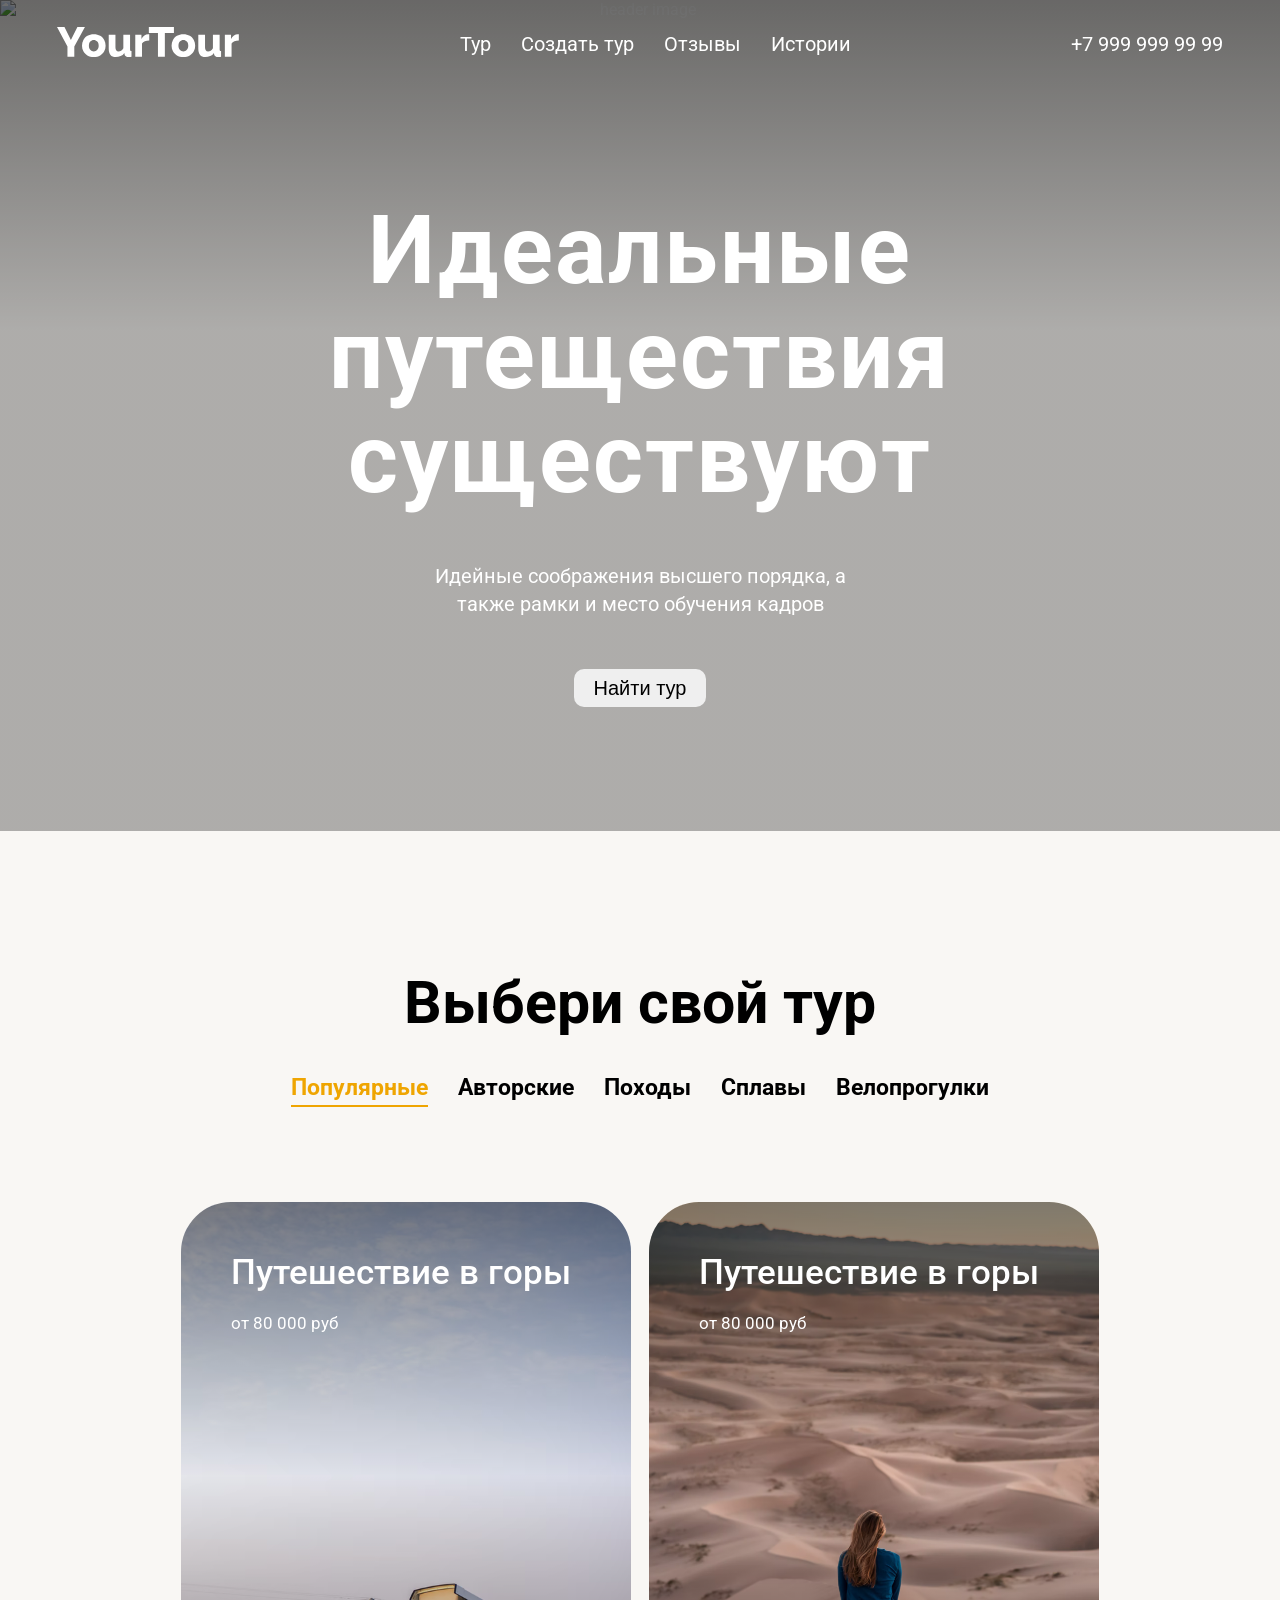
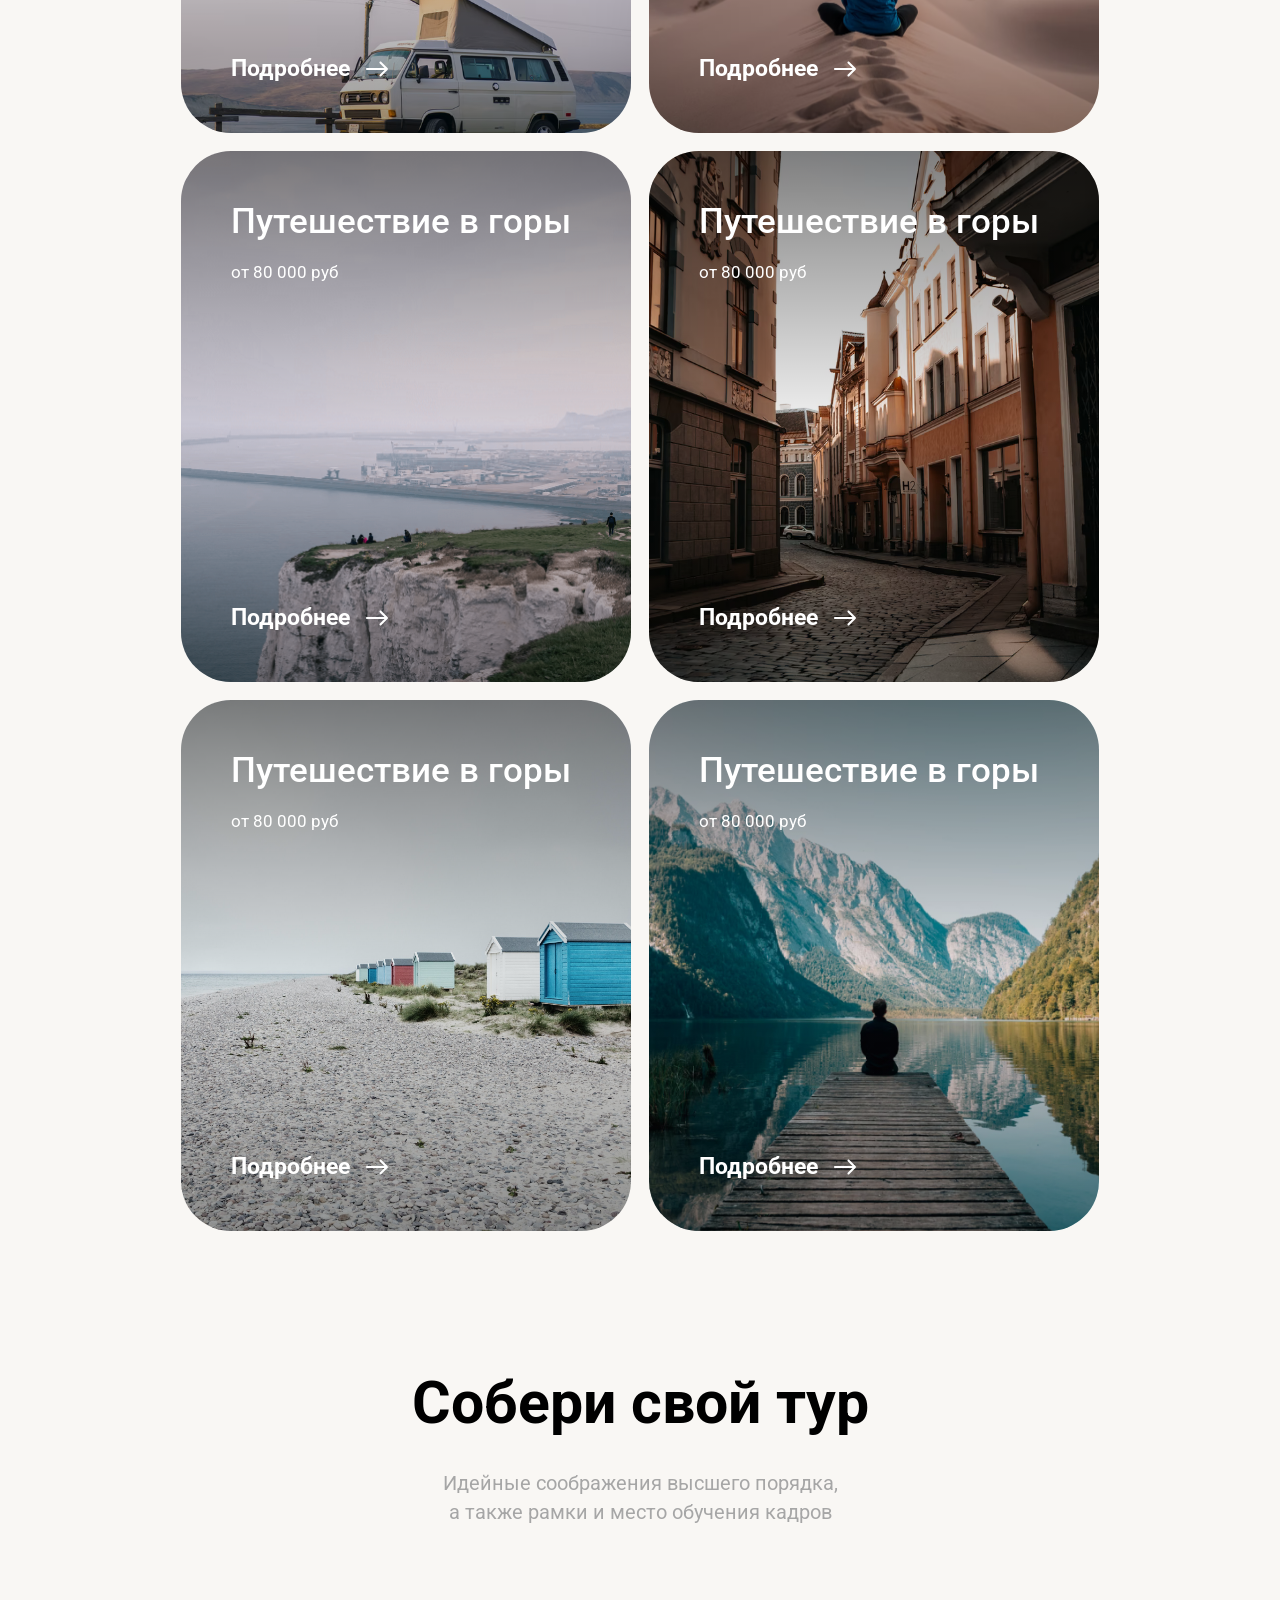
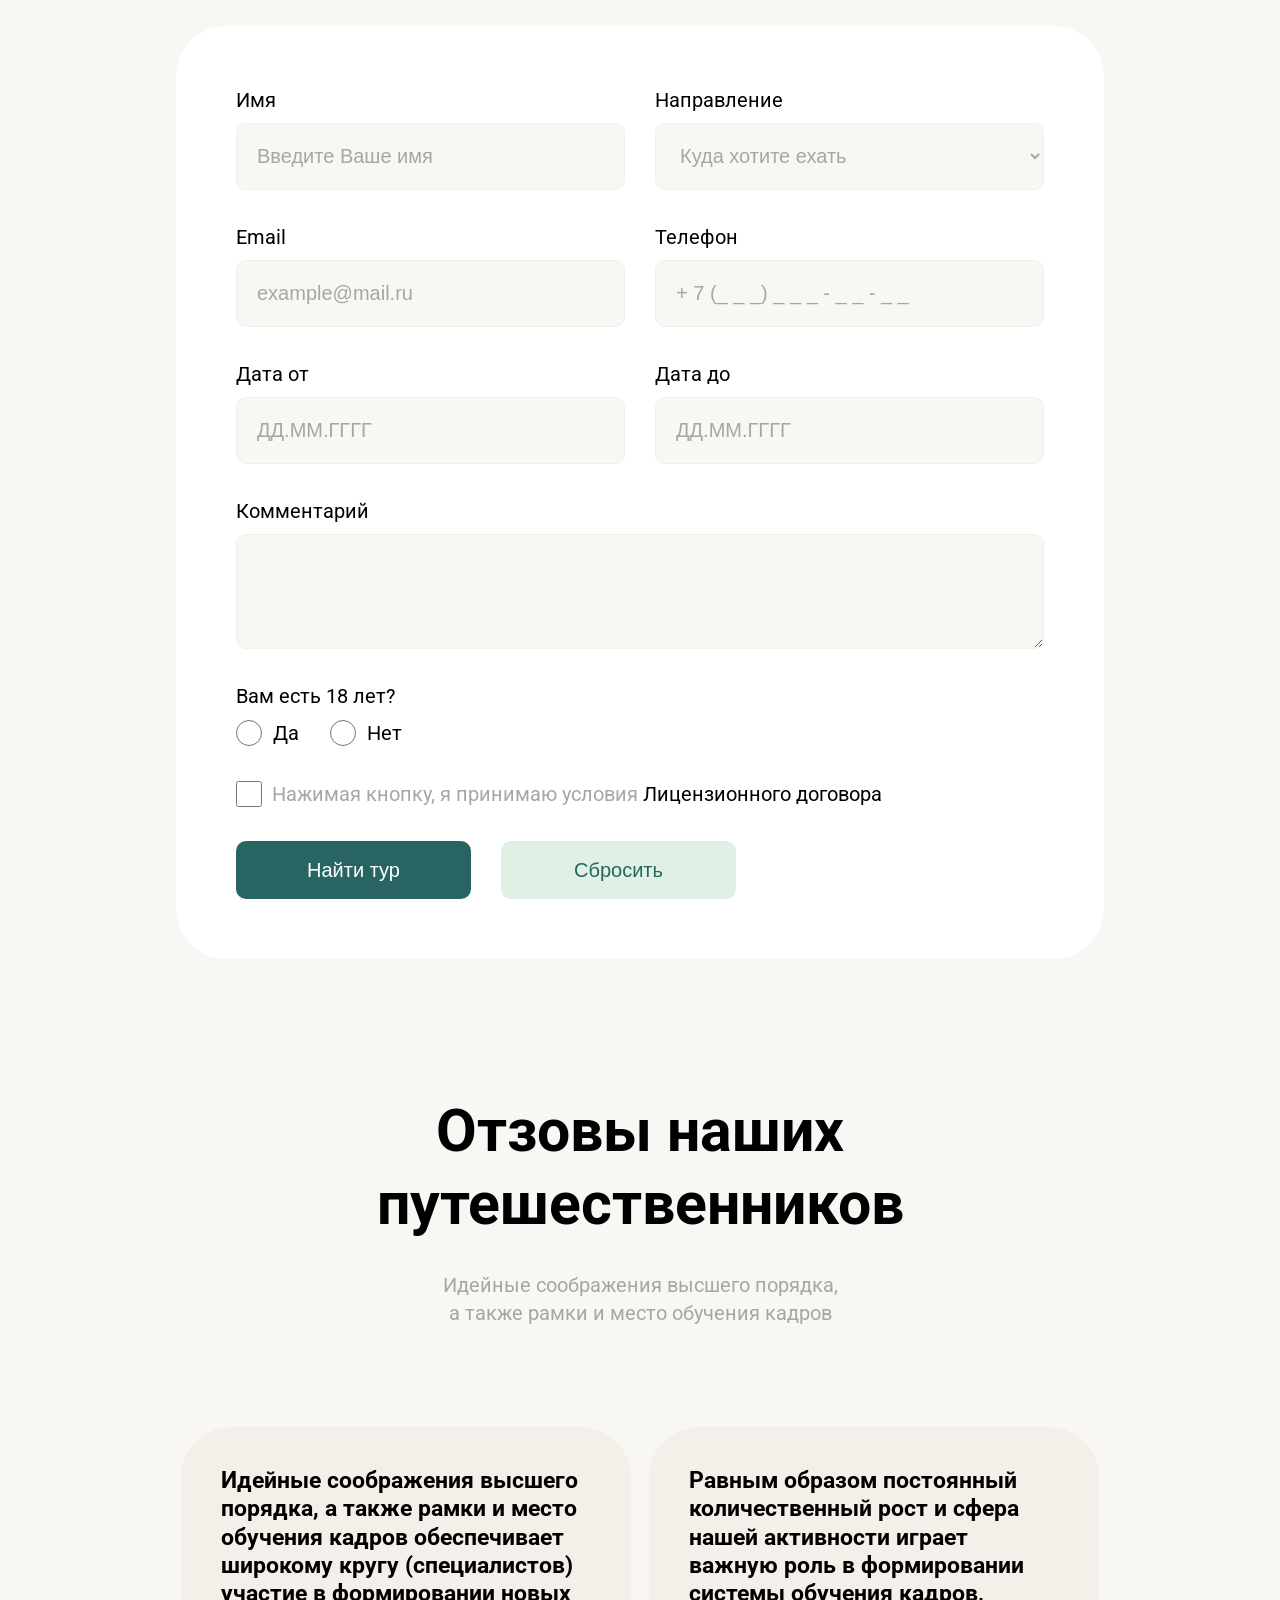
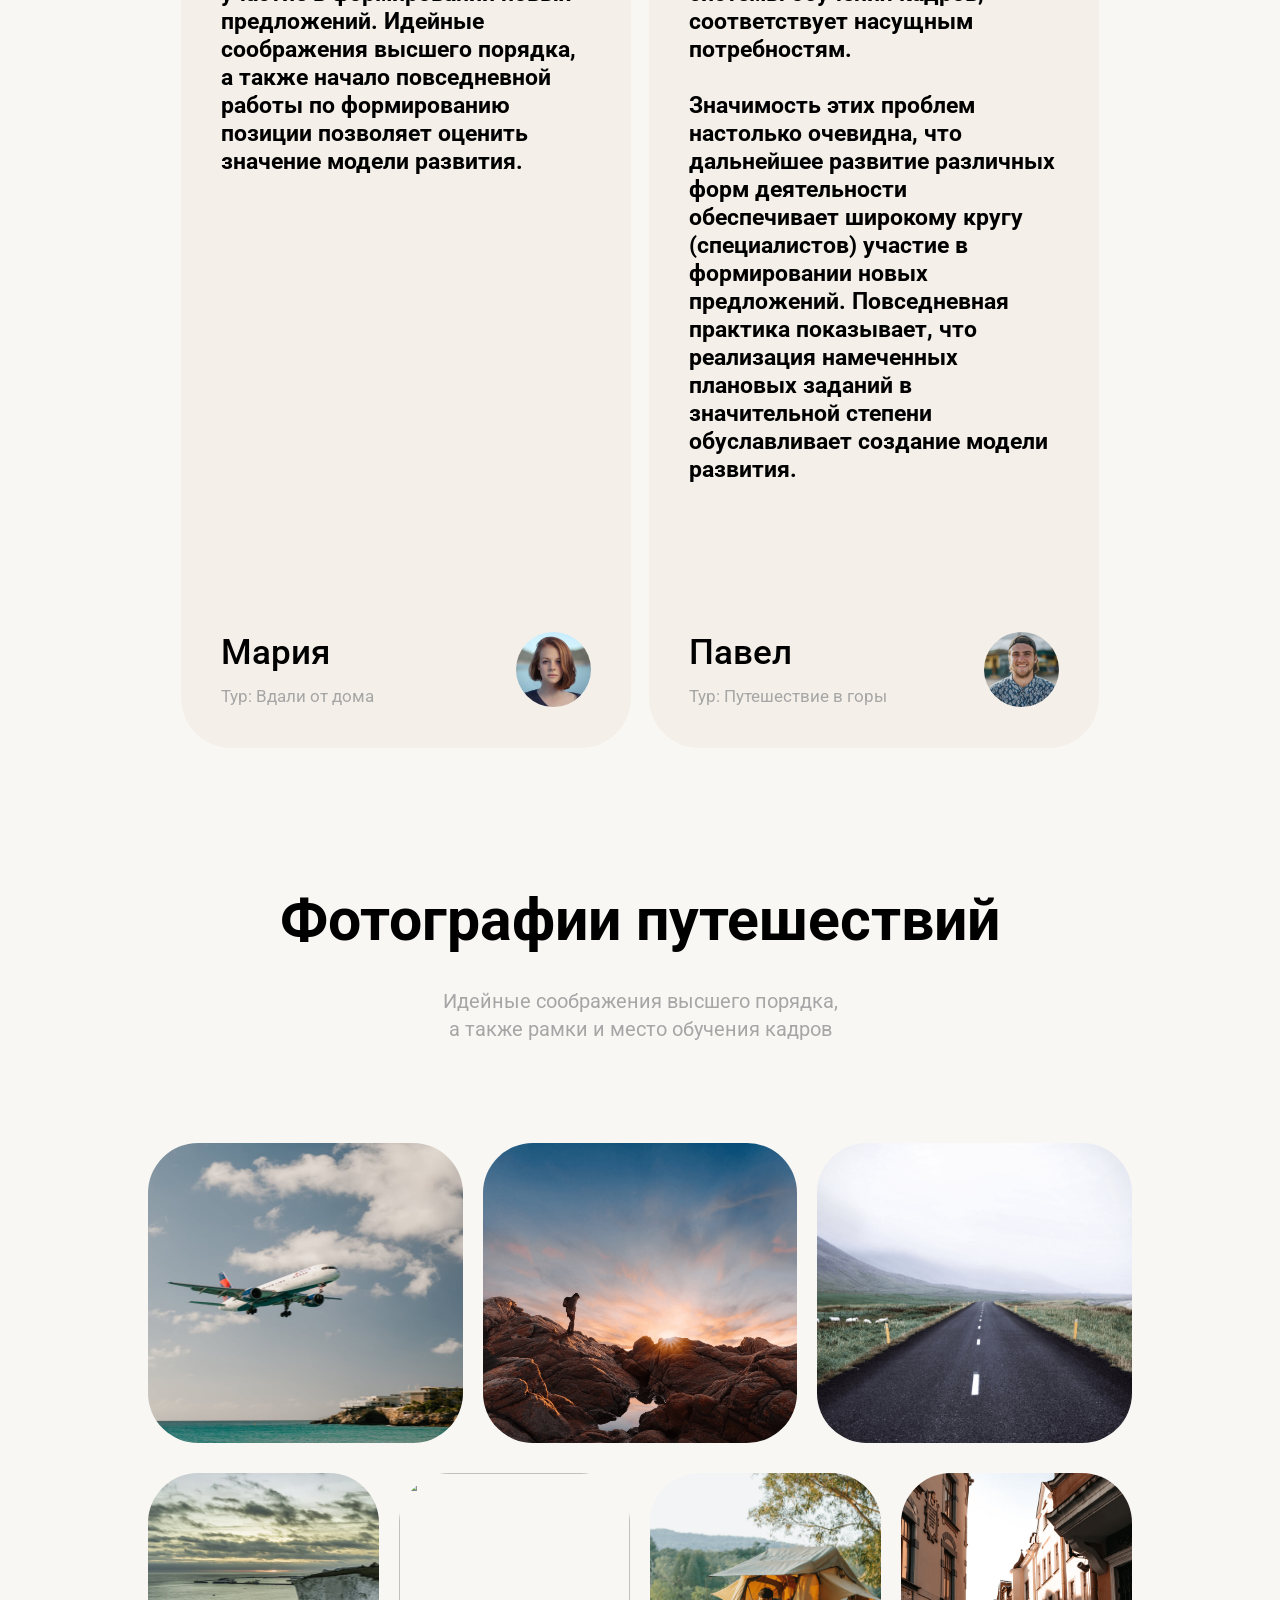
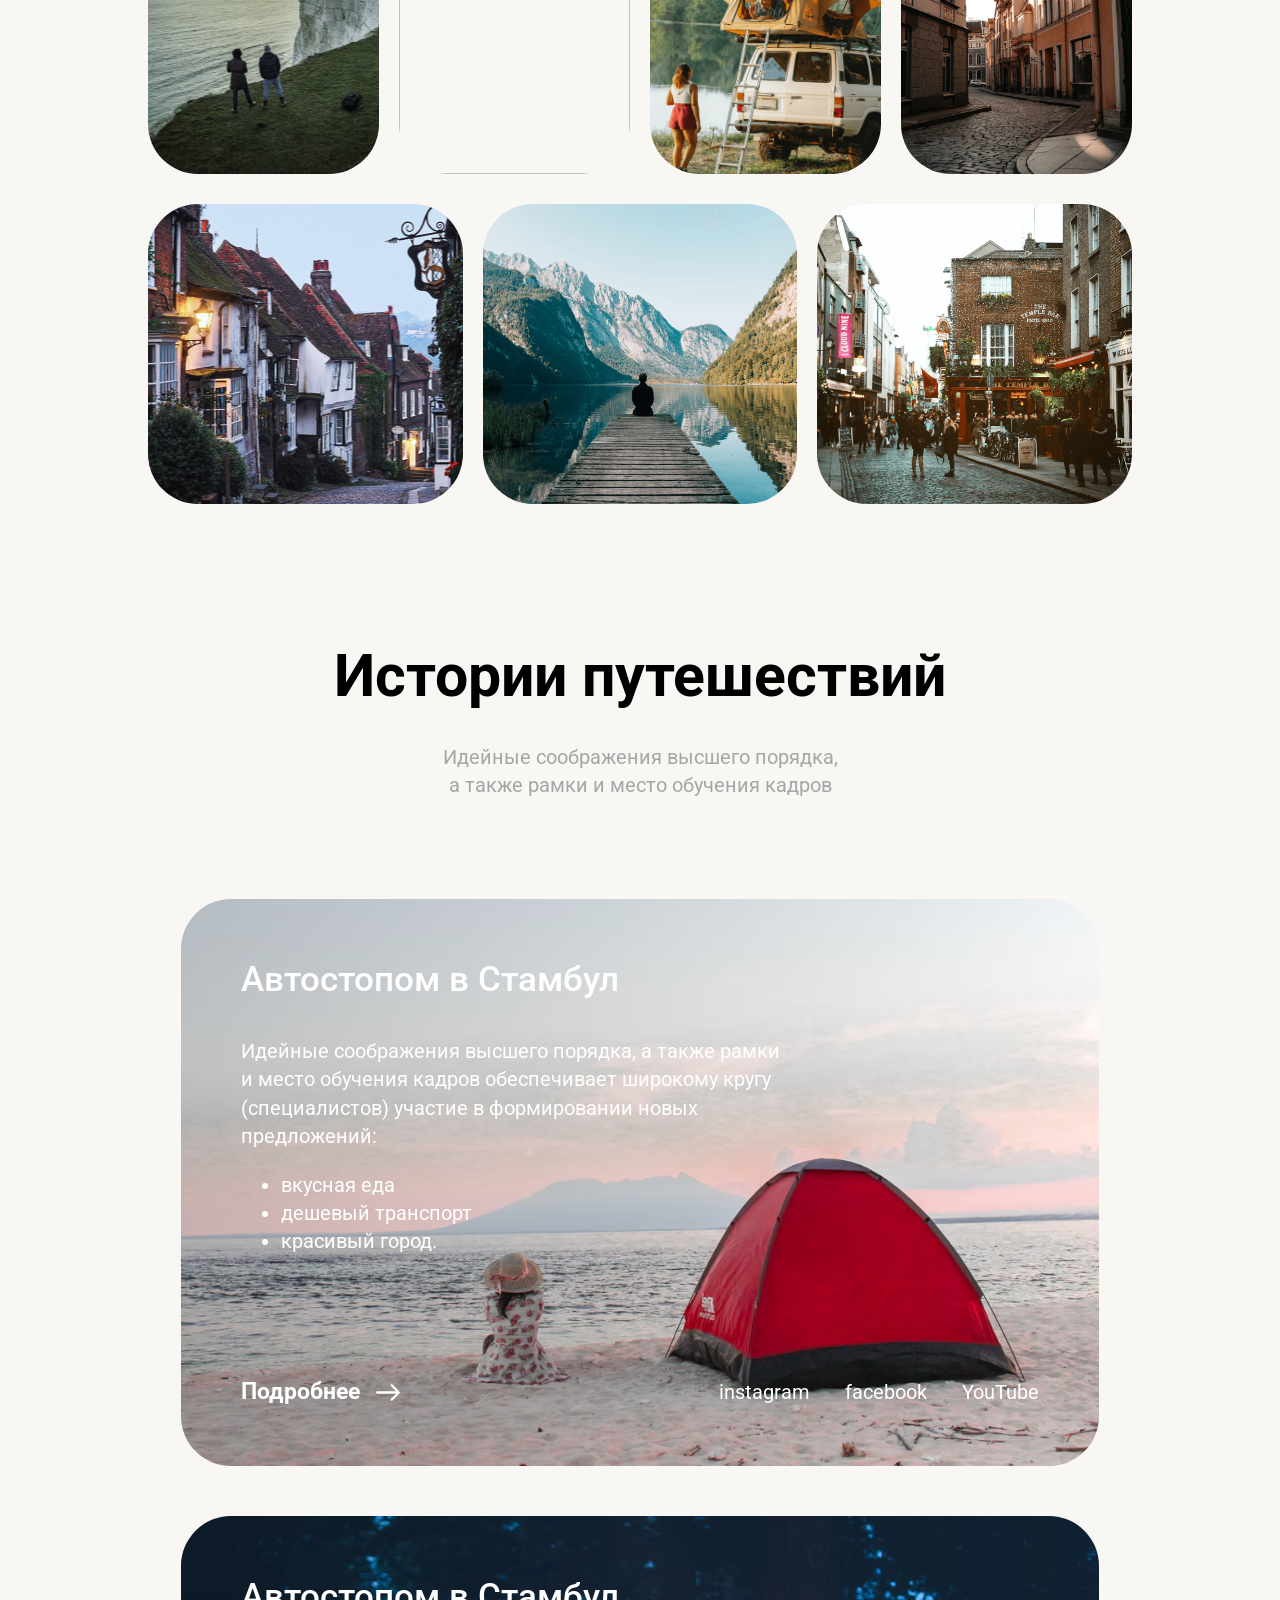
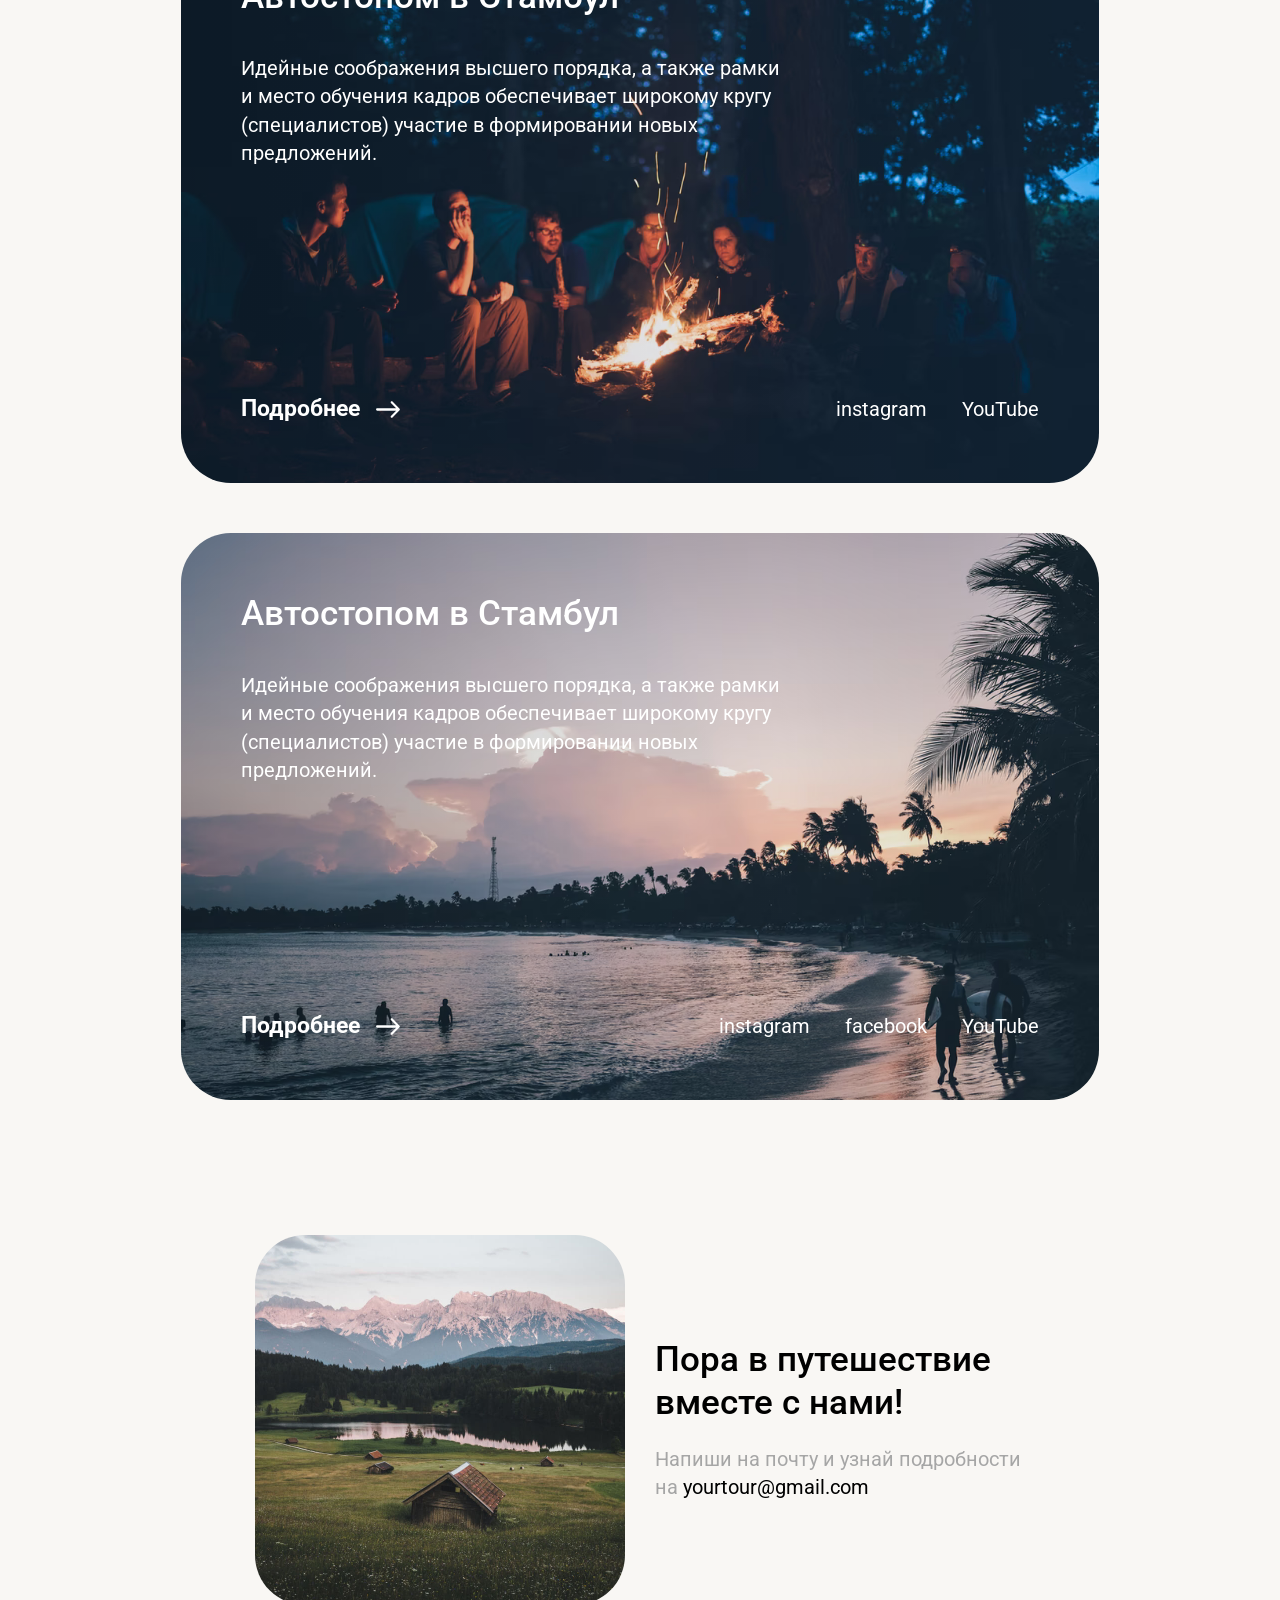
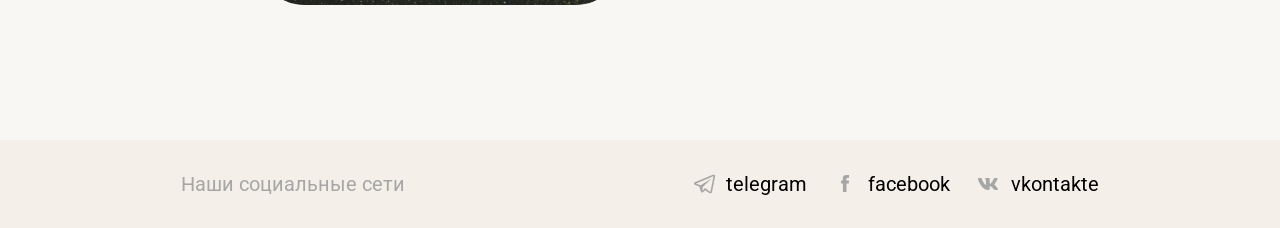
==== YourTour-Site.html @ cfd000e4 "Add files via upload" ====
<!DOCTYPE html>
<html lang="ru" style="overflow-y: hidden;">
<head>
    <meta charset="UTF-8">
    <meta name="viewport" content="width=device-width, initial-scale=1.0, user-scalable=no">

    <meta name="title" content="Твоё идеальное путешествие">
    <meta name="description" content="Выбери своё собственное идеальное путешествие и отправься в него вместе с нами!">
    <meta name="keywords" content="путешествие, идеальное путешествие, тур, автостопом">

    <link rel="icon" href="./resources-view/favicon32.png" type="image/png" sizes="32x32">
    <link rel="stylesheet" href="./resources-code/body.css">

    <link rel="preconnect" href="https://fonts.googleapis.com">
    <link rel="preconnect" href="https://fonts.gstatic.com" crossorigin>
    <link href="https://fonts.googleapis.com/css2?family=Roboto:ital,wght@0,100;0,300;0,400;0,500;0,700;0,900;1,100;1,300;1,400;1,500;1,700;1,900&display=swap" rel="stylesheet">

    <title>Твоё идеальное путешествие</title>
</head>

<body>
    <header>
        <div class="head img"> <img class="head_img" src="./resources-view/header-img.png" alt="header image"></div>
        <div class="head">
            <div class="head_menu">
                <div class="logo"><img class="logo" src="./resources-view/YourTour.svg" alt="site_logo"></div>
                <div class="head_menu_ref">
                    <p class="head-menu normal no_margin"><a class="head_menu" href="#tours">Тур</a></p>
                    <p class="head-menu normal no_margin"><a class="head_menu" href="#create-tur">Создать тур</a></p>
                    <p class="head-menu normal no_margin"><a class="head_menu" href="#feedbacks">Отзывы</a></p>
                    <p class="head-menu normal no_margin"><a class="head_menu" href="#histories">Истории</a></p>
                </div>
                <p class="head-menu normal no_margin">+7 999 999 99 99</p>
            </div>
            <div class="head_content">
                <h1 class="no_margin">Идеальные путеществия существуют</h1>
                <p class="normal no_margin">Идейные соображения высшего порядка, а также рамки и место обучения кадров</p>
                <button class="head_button" type="submit"><p class="normal no_margin">Найти тур</p></button>
            </div>
        </div>
    </header>

    <main>
        <div class="fixed_menu unvisible">
            <div class="logo"><img class="logo black" src="./resources-view/YourTour.svg" alt="site_logo"></div>
                <div class="head_menu_ref">
                    <p class="head-menu normal no_margin"><a class="head_menu" href="#tours">Тур</a></p>
                    <p class="head-menu normal no_margin"><a class="head_menu" href="#create-tur">Создать тур</a></p>
                    <p class="head-menu normal no_margin"><a class="head_menu" href="#feedbacks">Отзывы</a></p>
                    <p class="head-menu normal no_margin"><a class="head_menu" href="#histories">Истории</a></p>
                </div>
                <p class="head-menu normal no_margin">+7 999 999 99 99</p>
        </div>

        <section class="tours fixed" id="tours">
            <div class="description turs">
                <h2 class="description turs">Выбери свой тур</h2>
                <div class="tour_type_select">
                    <p class="tours big no_margin active">Популярные</p>
                    <p class="tours big no_margin">Авторские</p>
                    <p class="tours big no_margin">Походы</p>
                    <p class="tours big no_margin">Сплавы</p>
                    <p class="tours big no_margin">Велопрогулки</p>
                </div>
            </div>
            <div class="tours_cards">
                <div class="tour">
                    <div class="tour_photo"><img class="tour fixed" src="./resources-view/card tour photo-1.png" alt="tour photo"></div>
                    <div class="tour_card_content">
                        <div class="tour_description">
                            <h3 class="no_margin">Путешествие в горы</h3>
                            <p class="small no_margin">от 80 000 руб</p>
                        </div>
                        <div class="tour_footer">
                            <p class="big no_margin">Подробнее</p>
                            <img src="./resources-view/arrow bt.svg" alt="arrow" class="arrow">
                        </div>
                    </div>
                </div>
                <div class="tour">
                    <div class="tour_photo"><img class="tour" src="./resources-view/card tour photo-2.png" alt="tour photo"></div>
                    <div class="tour_card_content">
                        <div class="tour_description">
                            <h3 class="no_margin">Путешествие в горы</h3>
                            <p class="small no_margin">от 80 000 руб</p>
                        </div>
                        <div class="tour_footer">
                            <p class="big no_margin">Подробнее</p>
                            <img src="./resources-view/arrow bt.svg" alt="arrow" class="arrow">
                        </div>
                    </div>
                </div>
                <div class="tour">
                    <div class="tour_photo"><img class="tour" src="./resources-view/card tour photo-3.png" alt="tour photo"></div>
                    <div class="tour_card_content">
                        <div class="tour_description">
                            <h3 class="no_margin">Путешествие в горы</h3>
                            <p class="small no_margin">от 80 000 руб</p>
                        </div>
                        <div class="tour_footer">
                            <p class="big no_margin">Подробнее</p>
                            <img src="./resources-view/arrow bt.svg" alt="arrow" class="arrow">
                        </div>
                    </div>
                </div>
                <div class="tour">
                    <div class="tour_photo"><img class="tour fixed" src="./resources-view/card tour photo-4.png" alt="tour photo"></div>
                    <div class="tour_card_content">
                        <div class="tour_description">
                            <h3 class="no_margin">Путешествие в горы</h3>
                            <p class="small no_margin">от 80 000 руб</p>
                        </div>
                        <div class="tour_footer">
                            <p class="big no_margin">Подробнее</p>
                            <img src="./resources-view/arrow bt.svg" alt="arrow" class="arrow">
                        </div>
                    </div>
                </div>
                <div class="tour">
                    <div class="tour_photo"><img class="tour" src="./resources-view/card tour photo-5.jfif" alt="tour photo"></div>
                    <div class="tour_card_content">
                        <div class="tour_description">
                            <h3 class="no_margin">Путешествие в горы</h3>
                            <p class="small no_margin">от 80 000 руб</p>
                        </div>
                        <div class="tour_footer">
                            <p class="big no_margin">Подробнее</p>
                            <img src="./resources-view/arrow bt.svg" alt="arrow" class="arrow">
                        </div>
                    </div>
                </div>
                <div class="tour">
                    <div class="tour_photo"><img class="tour" src="./resources-view/card tour photo-6.jpg" alt="tour photo"></div>
                    <div class="tour_card_content">
                        <div class="tour_description">
                            <h3 class="no_margin">Путешествие в горы</h3>
                            <p class="small no_margin">от 80 000 руб</p>
                        </div>
                        <div class="tour_footer">
                            <p class="big no_margin">Подробнее</p>
                            <img src="./resources-view/arrow bt.svg" alt="arrow" class="arrow">
                        </div>
                    </div>
                </div>
            </div>
        </section>
        <section class="create-tour" id="create-tour">
            <div class="description">
                <h2 class="description">Собери свой тур</h2>
                <p class="description normal">Идейные соображения высшего порядка,
                    а также рамки и место обучения кадров</p>
            </div>
            <form class="size_1920">
                <div class="fields_group">
                    <div class="field name">
                        <p class="normal no_margin">Имя</p>
                        <input type="text" name="name" placeholder="Введите Ваше имя">
                    </div>
                    <div class="field direction">
                        <p class="normal no_margin">Направление</p>
                        <select class="gray" name="direction" size="1">
                            <option value="0" selected hidden>Куда хотите ехать</option>
                            <option value="1">Тур: Путешествие в горы</option>
                            <option value="2">Тур: Вдали от дома</option>
                            <option value="3">Тур: Автостопом в Стамбул</option>
                        </select>
                    </div>
                </div>
                <div class="fields_group">
                    <div class="field email">
                        <p class="normal no_margin">Email</p>
                        <input type="email" name="email" placeholder="example@mail.ru">
                    </div>
                    <div class="field phone">
                        <p class="normal no_margin">Телефон</p>
                        <input type="tel" name="phone" placeholder="+ 7 (_ _ _) _ _ _ - _ _ - _ _">
                    </div>
                </div>
                <div class="fields_group">
                    <div class="field date">
                        <p class="normal no_margin">Дата от</p>
                        <input type="text" name="date from" placeholder="ДД.ММ.ГГГГ">
                    </div>
                    <div class="field date">
                        <p class="normal no_margin">Дата до</p>
                        <input type="text" name="date to" placeholder="ДД.ММ.ГГГГ">
                    </div>
                </div>
                <div class="field comment">
                    <p class="normal no_margin">Комментарий</p>
                    <textarea name="comment"></textarea>
                </div>
                <div class="field age">
                    <p class="normal no_margin">Вам есть 18 лет?</p>
                    <div class="radio">
                        <label><input type="radio" name="age"><p class="normal no_margin">Да</p></label>
                        <label><input type="radio" name="age"><p class="normal no_margin">Нет</p></label>
                    </div>
                </div>
                <div class="licens"><input type="checkbox" name="licens"> <p class="normal no_margin gray">   Нажимая кнопку, я принимаю условия <span class="licens">Лицензионного договора</span></p></div>
                <div class="buttons">
                    <button class="submit" type="submit">Найти тур</button>
                    <button class="reset" type="reset">Сбросить</button>
                </div>
            </form>
        </section>
        <section class="feedbacks " id="feedbacks">
            <div class="description">
                <h2 class="description">Отзовы наших путешественников</h2>
                <p class="description normal">Идейные соображения высшего порядка,
                    а также рамки и место обучения кадров</p>
            </div>
            <div class="feedbacks">
                <article class="feedbacks_feedback">
                    <p class="big feedbacks_feedback_text">Идейные соображения высшего порядка, а также рамки и место обучения кадров обеспечивает широкому кругу (специалистов) участие в формировании новых предложений. Идейные соображения высшего порядка, а также начало повседневной работы по формированию позиции позволяет оценить значение модели развития.</p>
                    <div class="feedbacks_feedback_feedbacker">
                        <div class="feedbacks_feedback_feedbacker_info">
                            <h3 class="feedbacks_feedback_feedbacker_info_name">Мария</h3>
                            <p class="small feedbacks_feedback_feedbacker_info_tour">Тур: Вдали от дома</p>
                        </div>
                        <img class="feedbacks_feedback_feedbacker_photo" src="resources-view/review-photo-1.jpg" width="75" height="75" alt="Фото" style="border-radius: 100px;">
                    </div>
                </article>
                <article class="feedbacks_feedback">
                    <p class="big feedbacks_feedback_text">Равным образом постоянный количественный рост и сфера нашей активности играет важную роль в формировании системы обучения кадров, соответствует насущным потребностям.

                        <br><br>Значимость этих проблем настолько очевидна, что дальнейшее развитие различных форм деятельности обеспечивает широкому кругу (специалистов) участие в формировании новых предложений. Повседневная практика показывает, что реализация намеченных плановых заданий в значительной степени обуславливает создание модели развития.</p>
                    <div class="feedbacks_feedback_feedbacker">
                        <div class="feedbacks_feedback_feedbacker_info">
                            <h3 class="feedbacks_feedback_feedbacker_info_name">Павел</h3>
                            <p class="small feedbacks_feedback_feedbacker_info_tour">Тур: Путешествие в горы</p>
                        </div>
                        <img class="feedbacks_feedbacker-photo" src="resources-view/review photo-2.jpg" width="75" height="75" alt="Фото" style="border-radius: 100px;">
                    </div>
                </article>
            </div>
        </section>
        <section class="photos" id="photos">
            <div class="description">
                <h2 class="description" style="max-width: none;">Фотографии путешествий</h2>
                <p class="normal description">Идейные соображения высшего порядка,
                    а также рамки и место обучения кадров</p>
            </div>
            <div class="photos">
                <div class="photos_line I">
                    <div class="photos_photo"><img class="photos_photo" src="./resources-view/travel photo-1.jpg"></div>
                    <div class="photos_photo on_fhd"><img class="photos_photo" src="./resources-view/travel photo-2.jpg"></div>
                    <div class="photos_photo on_1024"><img class="photos_photo fixed" src="./resources-view/travel photo-3.png"></div>
                    <div class="photos_photo"><img class="photos_photo" src="./resources-view/travel photo-4.png"></div>
                </div>
                <div class="photos_line II">
                    <div class="photos_photo narrow"><img class="photos_photo narrow" src="./resources-view/travel photo-5.jpg"></div>
                    <div class="photos_photo narrow on_1024"><img class="photos_photo narrow" src="./resources-view/travel photo-6.png"></div>
                    <div class="photos_photo narrow on_fhd"><img class="photos_photo narrow" src="./resources-view/travel photo-7.jpg"></div>
                    <div class="photos_photo narrow"><img class="photos_photo narrow fixed" src="./resources-view/travel photo-8.png"></div>
                    <div class="photos_photo narrow"><img class="photos_photo narrow fixed" src="./resources-view/travel photo-13.png"></div>
                </div>
                <div class="photos_line III">
                    <div class="photos_photo"><img class="photos_photo move_on_mobile" src="./resources-view/travel photo-9.jpg"></div>
                    <div class="photos_photo"><img class="photos_photo" src="./resources-view/travel photo-10.png"></div>
                    <div class="photos_photo on_1024"><img class="photos_photo" src="./resources-view/travel photo-11.png"></div>
                    <div class="photos_photo on_fhd"><img class="photos_photo" src="./resources-view/travel photo-12.jpg"></div>
                </div>
            </div>
        </section>
        <section class="histories" id="histories">
            <div class="description">
                <h2 class="description histories">Истории путешествий</h2>
                <p class="normal description">Идейные соображения высшего порядка,
                    а также рамки и место обучения кадров</p>
            </div>
            <div class="histories">
                <div class="history one">
                    <div class="history_image"><img src="./resources-view/story photo 1.png" alt="Story photo 1" class="story rotated uped"></div>
                    <div class="history_description">
                        <h3 class="history_description">Автостопом в Стамбул</h3>
                        <p class="normal history_description">Идейные соображения высшего порядка, а также рамки и место обучения кадров обеспечивает широкому кругу (специалистов) участие в формировании новых предложений:

                            <ul class="history_description">
                                <li>вкусная еда</li>
                                <li>дешевый транспорт</li>
                                <li>красивый город.</li>
                            </ul>
                        </p>
                    </div>
                    <div class="history_footer">
                        <div class="history_footer_more">
                            <p class="big no_margin">Подробнее</p>
                            <img src="./resources-view/arrow bt.svg" alt="arrow" class="arrow">
                        </div>
                        <div class="history_footer_social">
                            <p class="normal no_margin social">instagram</p>
                            <p class="normal no_margin social">facebook</p>
                            <p class="normal no_margin social">YouTube</p>
                        </div>
                    </div>
                </div>
                <div class="history two">
                    <div class="history_image"><img src="./resources-view/story photo 2.png" alt="Story photo 2" class="story"></div>
                    <div class="history_description">
                        <h3 class="history_description">Автостопом в Стамбул</h3>
                        <p class="normal history_description">Идейные соображения высшего порядка, а также рамки и место обучения кадров обеспечивает широкому кругу (специалистов) участие в формировании новых предложений.
                        </p>
                    </div>
                    <div class="history_footer">
                        <div class="history_footer_more">
                            <p class="big no_margin">Подробнее</p>
                            <img src="./resources-view/arrow bt.svg" alt="arrow" class="arrow">
                        </div>
                        <div class="history_footer_social">
                            <p class="normal no_margin social">instagram</p>
                            <p class="normal no_margin social">YouTube</p>
                        </div>
                    </div>
                </div>
                <div class="history three">
                    <div class="history_image"><img src="./resources-view/story photo 3.png" alt="Story photo 3" class="story rotated"></div>
                    <div class="history_description">
                        <h3 class="history_description">Автостопом в Стамбул</h3>
                        <p class="normal history_description">Идейные соображения высшего порядка, а также рамки и место обучения кадров обеспечивает широкому кругу (специалистов) участие в формировании новых предложений.
                        </p>
                    </div>
                    <div class="history_footer">
                        <div class="history_footer_more">
                            <p class="big no_margin">Подробнее</p>
                            <img src="./resources-view/arrow bt.svg" alt="arrow" class="arrow">
                        </div>
                        <div class="history_footer_social">
                            <p class="normal no_margin social">instagram</p>
                            <p class="normal no_margin social">facebook</p>
                            <p class="normal no_margin social">YouTube</p>
                        </div>
                    </div>
                </div>
            </div>
        </section>
        <section class="CTA">
            <div class="CTA">
                <div class="CTA_photo">
                    <img src="./resources-view/footer photo.jpg" alt="Изображение" class="CTA_photo">
                </div>
                <div class="CTA_description">
                    <h3 class="CTA_description">Пора в путешествие вместе с нами!</h3>
                    <p class="normal gray no_margin">Напиши на почту и узнай подробности на <span class="CTA email">yourtour@gmail.com</span></p>
                </div>
            </div>
        </section>
    </main>

    <footer>
        <div class="footer size_1920">
            <div class="footer_content">
                <p class="normal gray no_margin">Наши социальные сети</p>
            </div>
            <div class="footer_content social">
                <div>
                    <img src="./resources-view/Vector.svg" alt="telegram" class="telegram">
                    <p class="normal no_margin"><span>telegram</span></p>
                </div>
                <div>
                    <img src="./resources-view/fb.svg" alt="facebook" class="facebook">
                    <p class="normal no_margin"><span>facebook</span></p>
                </div>
                <div>
                    <img src="./resources-view/vk.svg" alt="vk" class="vk">
                    <p class="normal no_margin"><span>vkontakte</span></p>
                </div>
            
            </div>
        </div>
        <script src="./resources-code/script.js"></script>
    </footer>
</body>
</html>
---- resources-code/body.css ----
@import "./main/main.css";
@import "./footer/footer.css";
@import "./header/header.css";

body{
    font-family:"Roboto", "Arial", sans-serif;
    font-size:medium;
    color:black;
    background-color: #F9F7F4;

    display: flex;
    flex-direction: column;
    gap: 135px;
    margin:0;
}

body.mobile{
    gap:75px;
}

.undisplay{
    display: none;
}
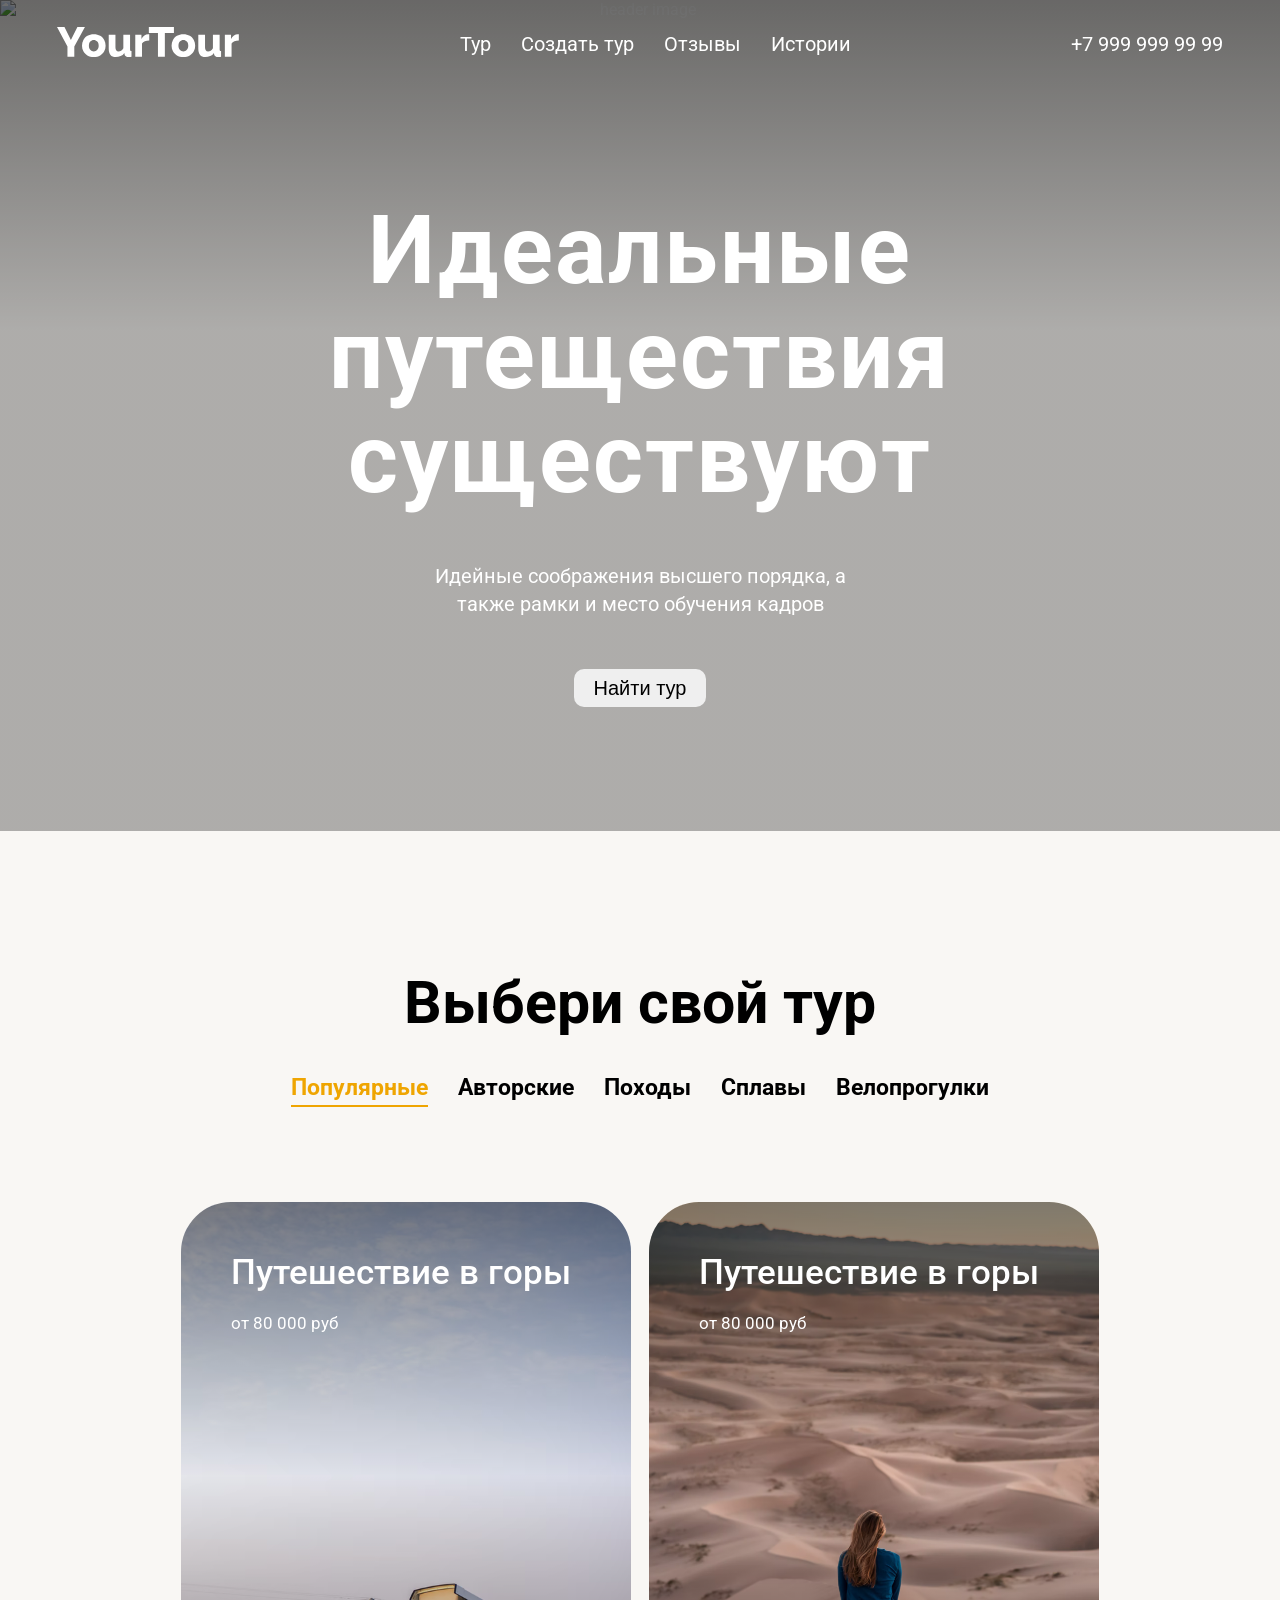
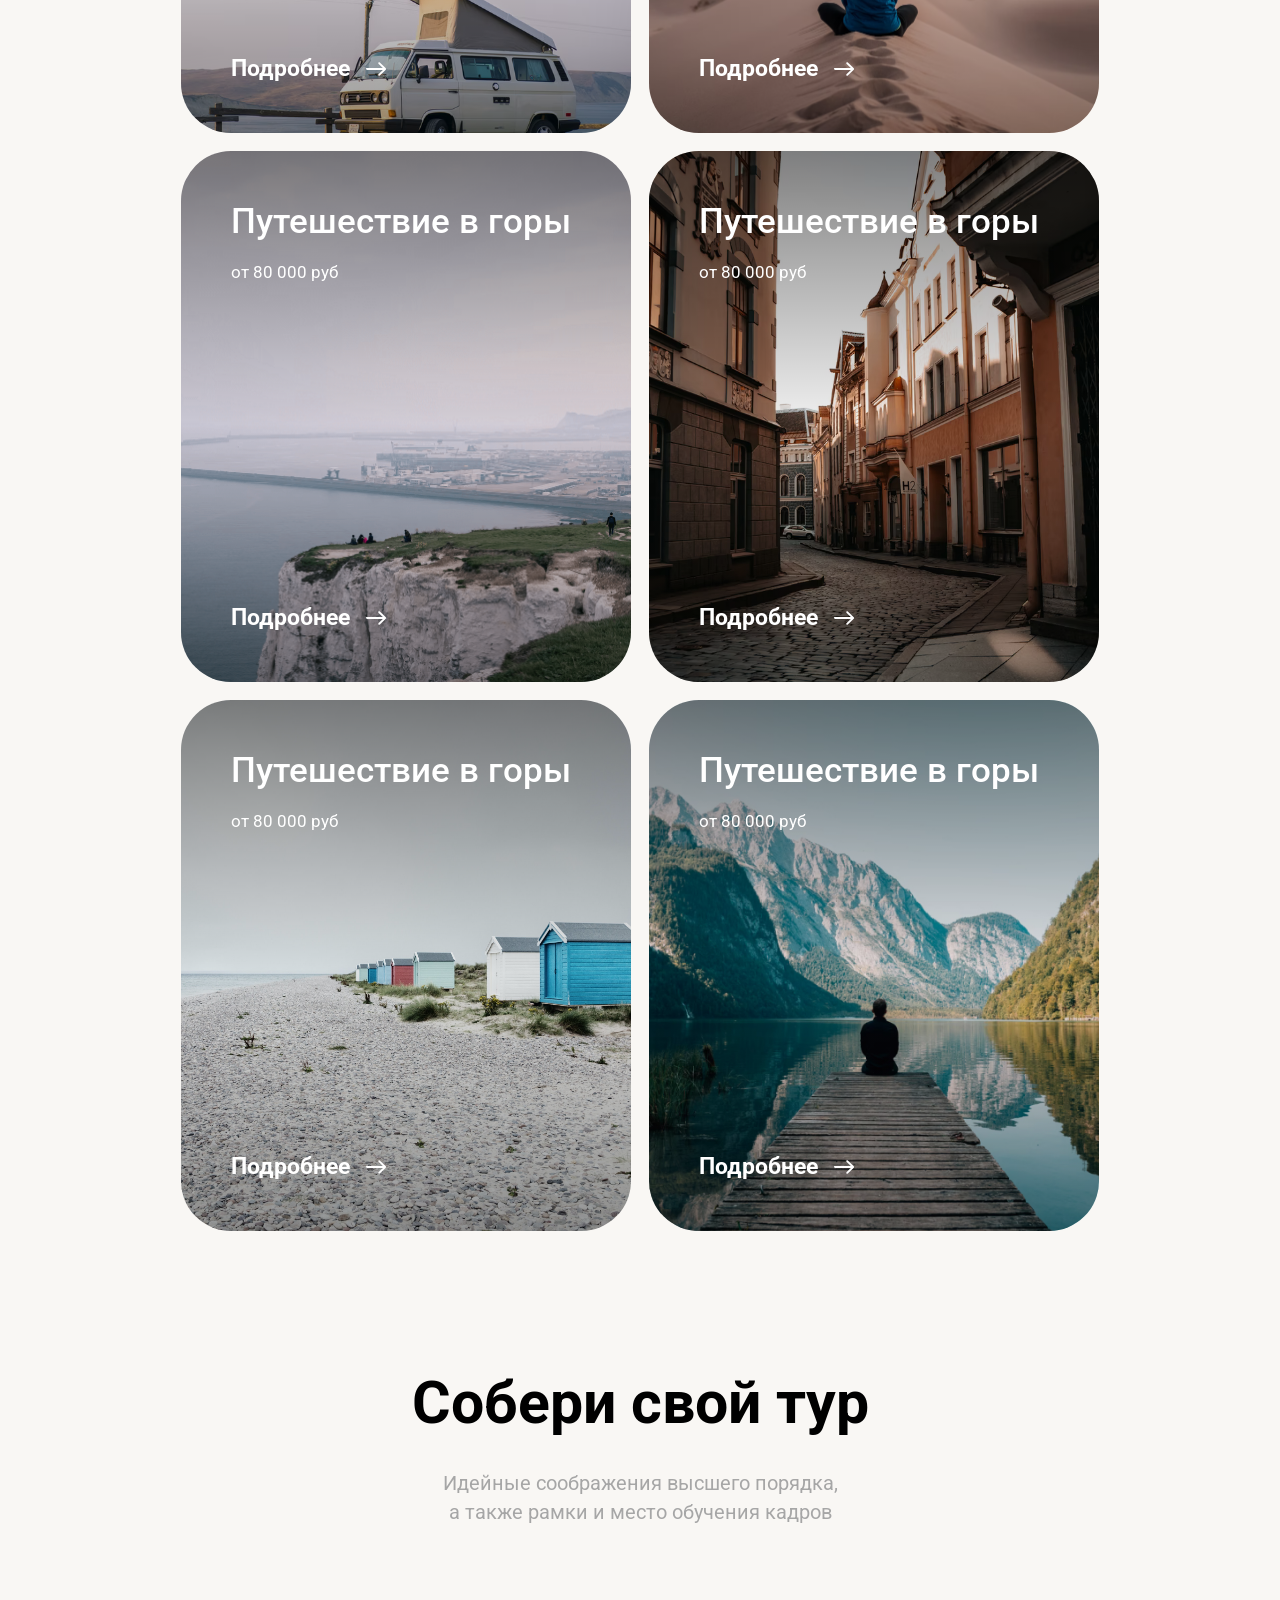
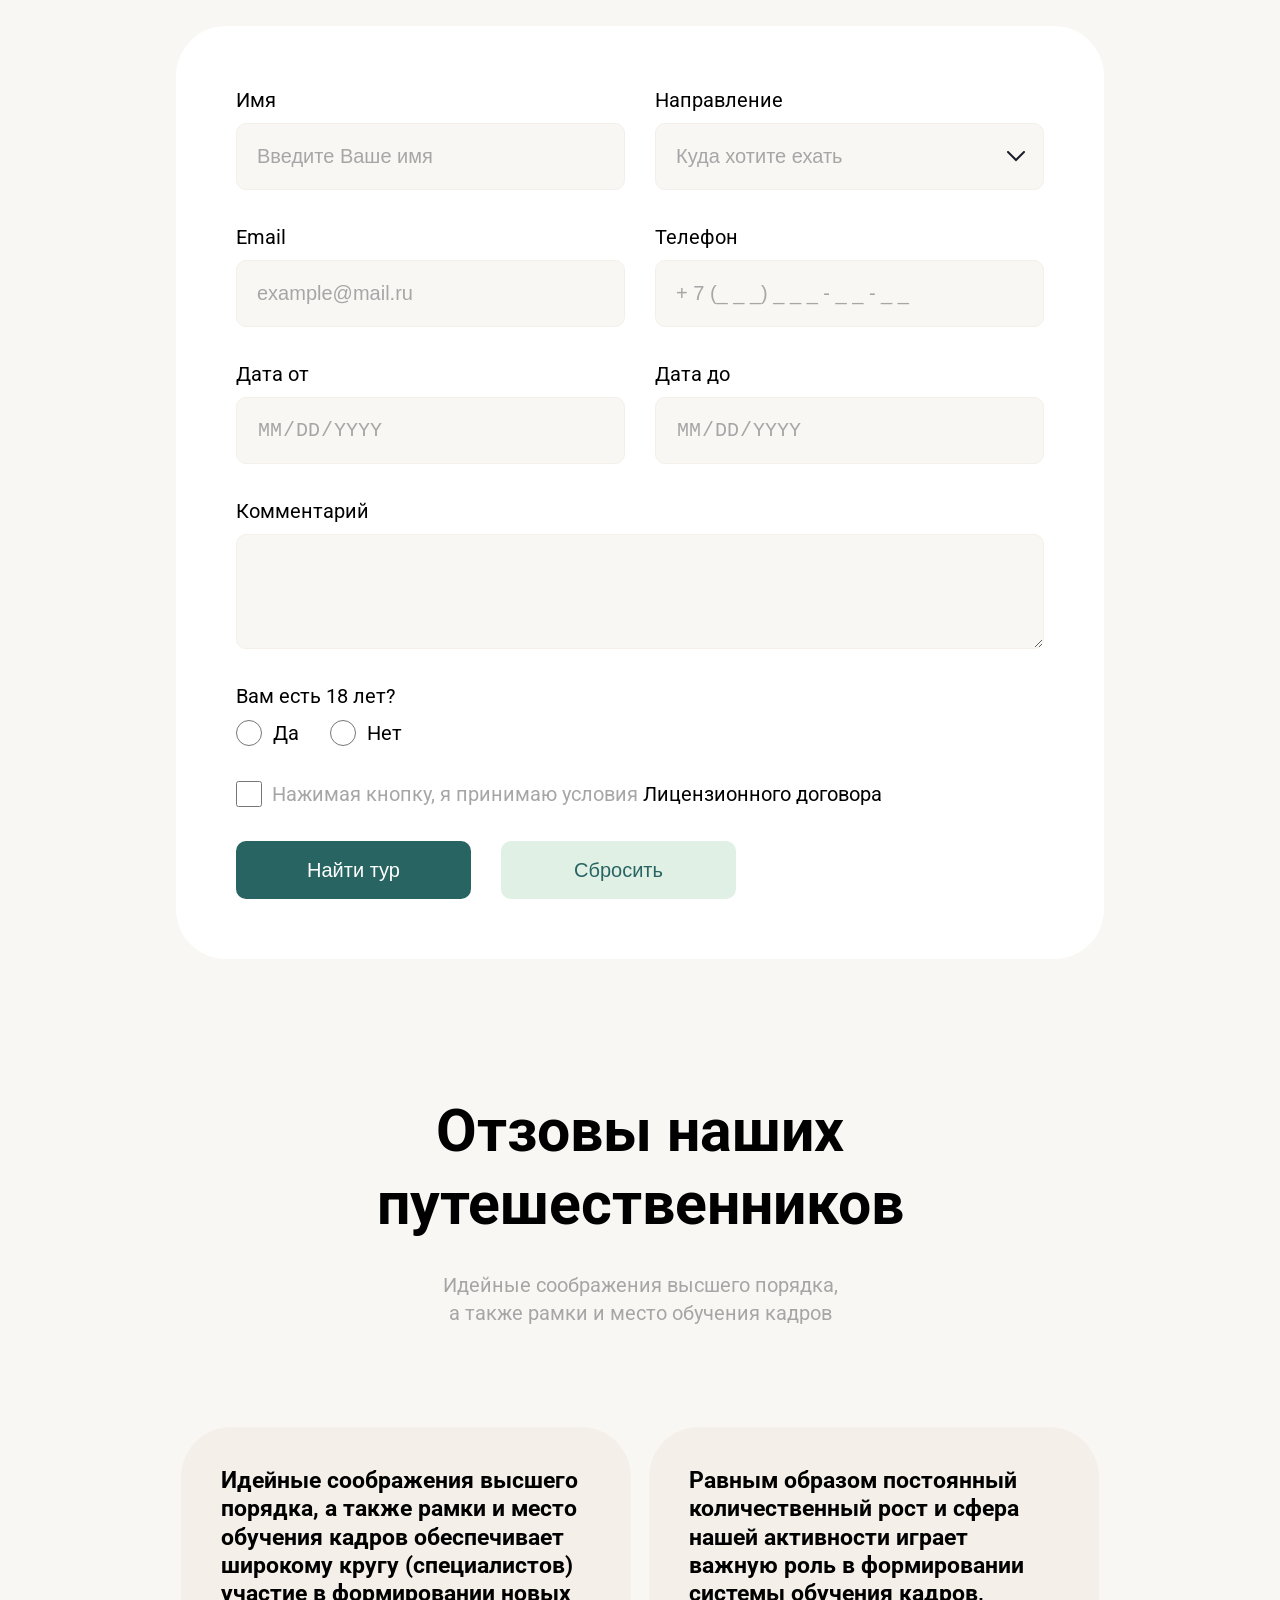
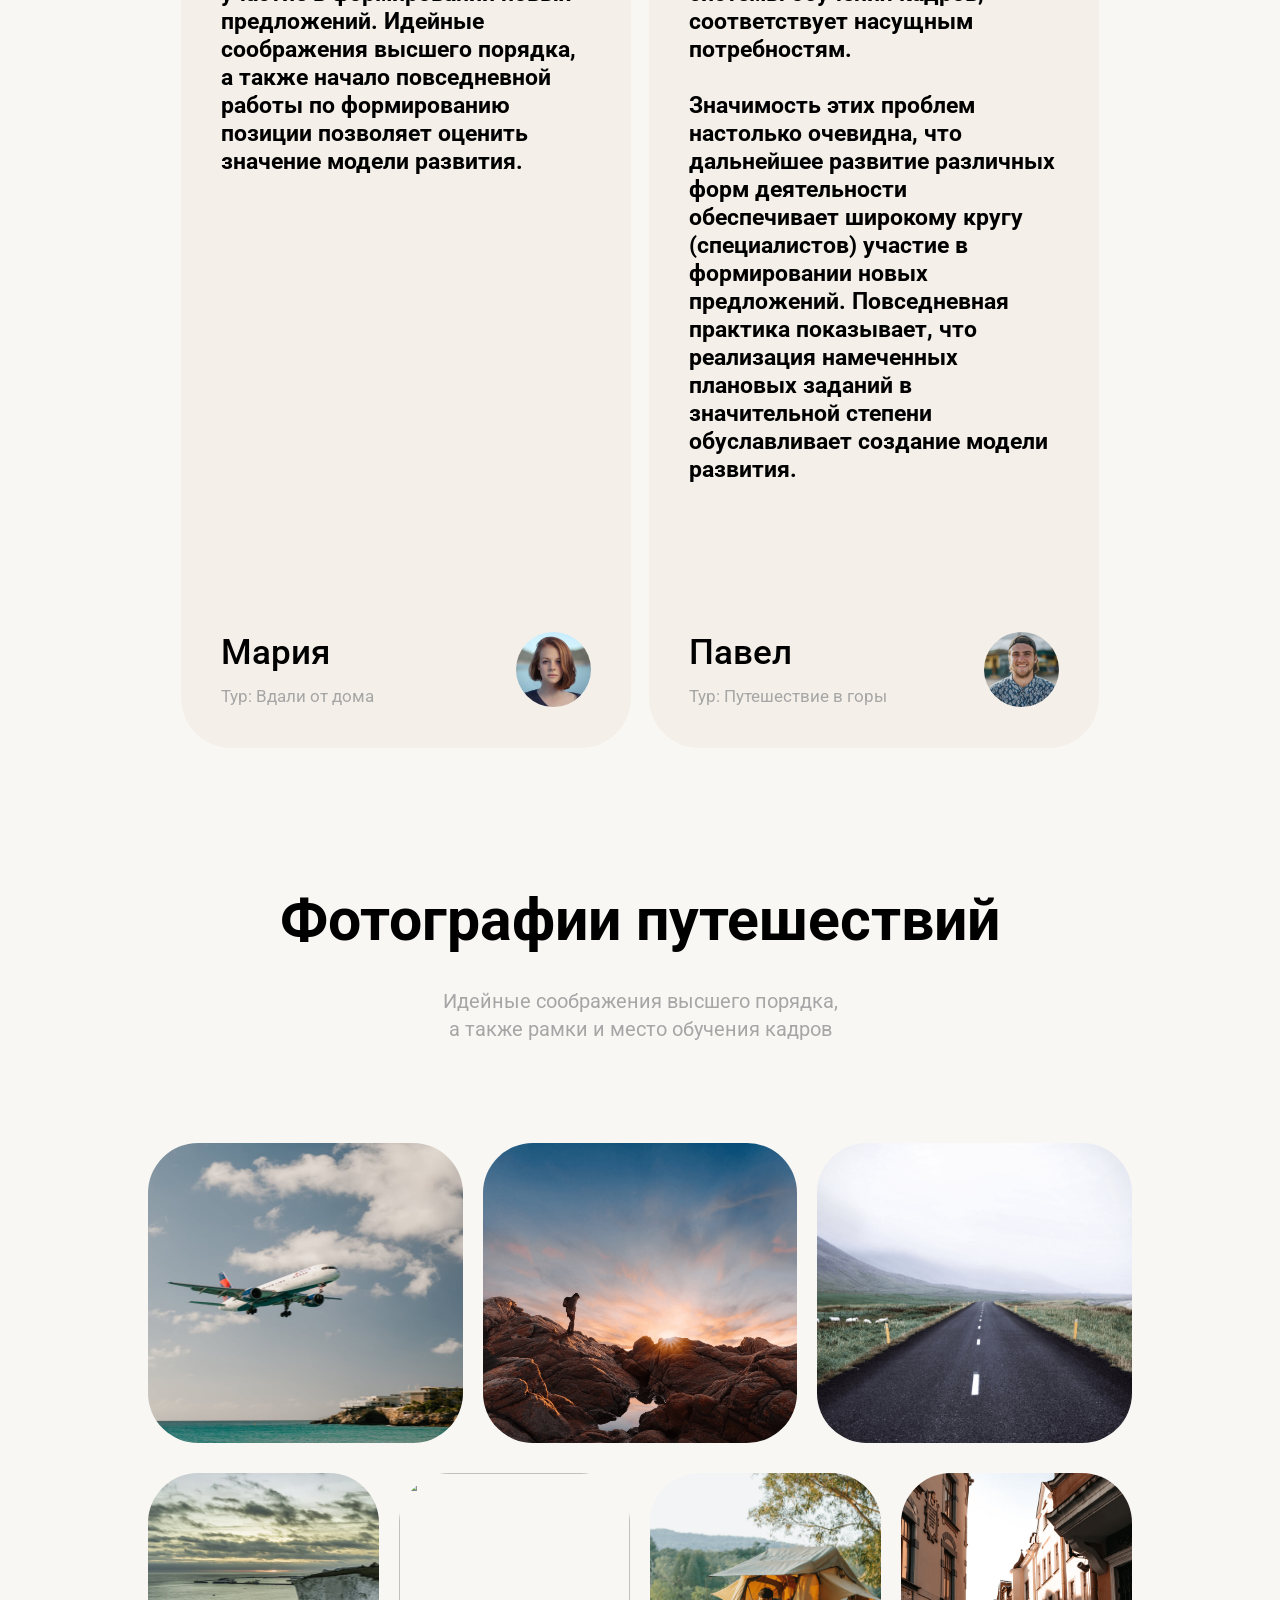
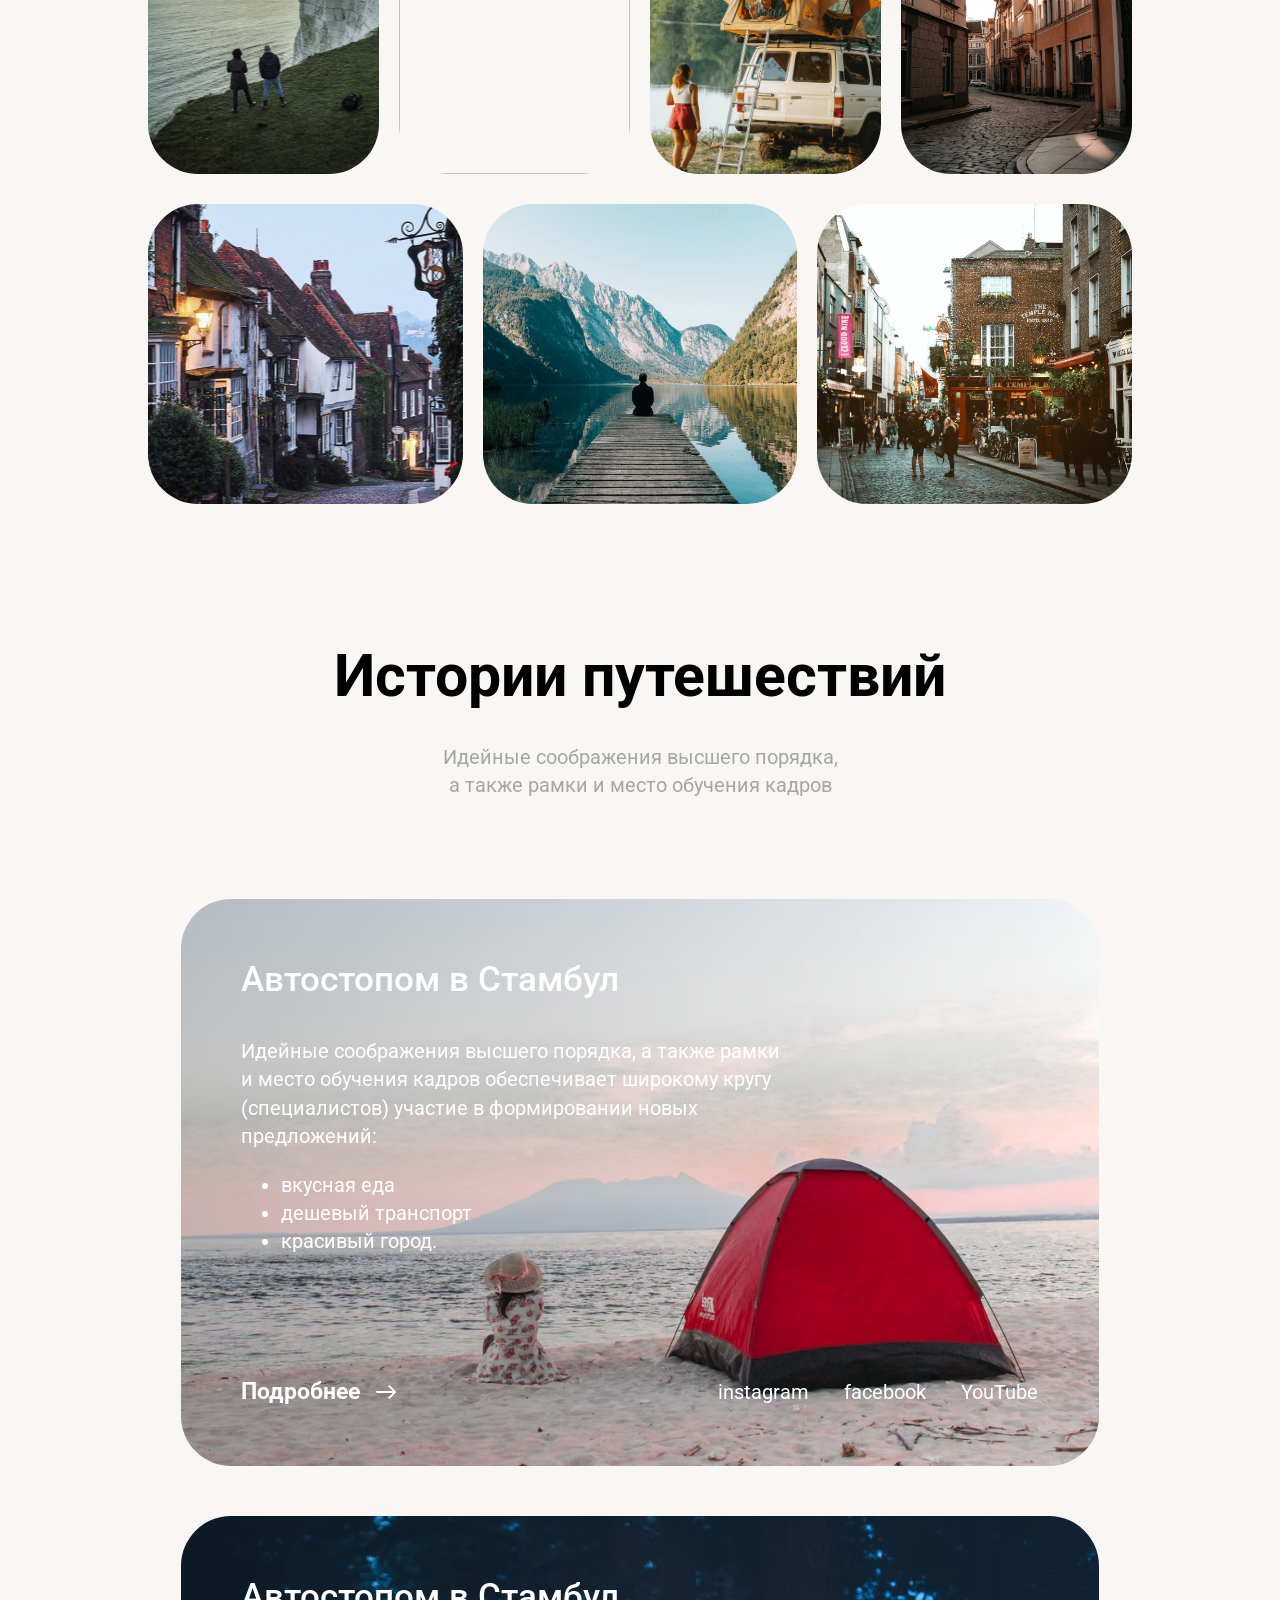
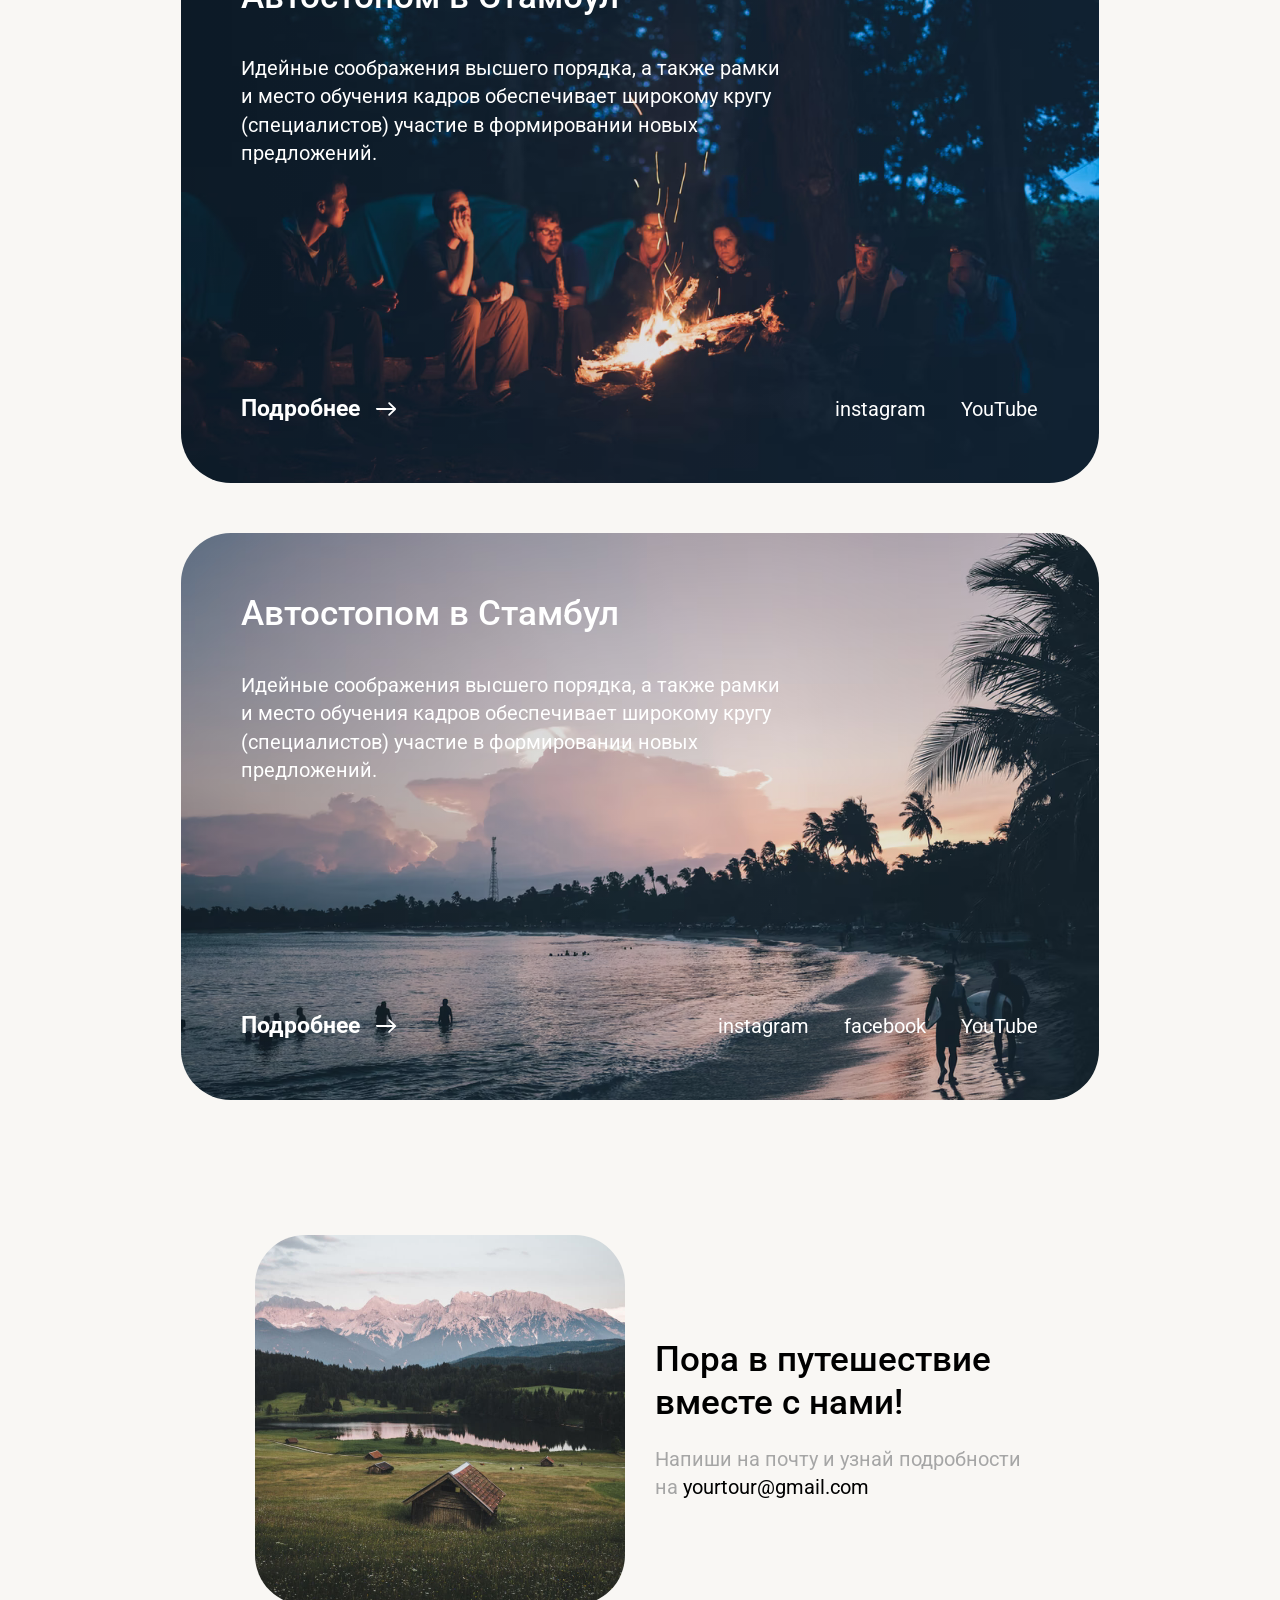
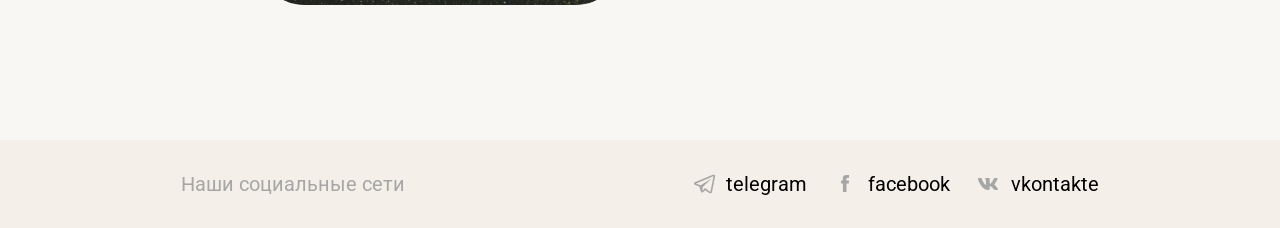
==== commit cc826879: "Add files via upload" ====
--- a/YourTour-Site.html
+++ b/YourTour-Site.html
@@ -1,5 +1,5 @@
 <!DOCTYPE html>
-<html lang="ru" style="overflow-y: hidden;">
+<html lang="ru">
 <head>
     <meta charset="UTF-8">
     <meta name="viewport" content="width=device-width, initial-scale=1.0, user-scalable=no">
@@ -26,7 +26,7 @@
                 <div class="logo"><img class="logo" src="./resources-view/YourTour.svg" alt="site_logo"></div>
                 <div class="head_menu_ref">
                     <p class="head-menu normal no_margin"><a class="head_menu" href="#tours">Тур</a></p>
-                    <p class="head-menu normal no_margin"><a class="head_menu" href="#create-tur">Создать тур</a></p>
+                    <p class="head-menu normal no_margin"><a class="head_menu" href="#create-tour">Создать тур</a></p>
                     <p class="head-menu normal no_margin"><a class="head_menu" href="#feedbacks">Отзывы</a></p>
                     <p class="head-menu normal no_margin"><a class="head_menu" href="#histories">Истории</a></p>
                 </div>
@@ -45,7 +45,7 @@
             <div class="logo"><img class="logo black" src="./resources-view/YourTour.svg" alt="site_logo"></div>
                 <div class="head_menu_ref">
                     <p class="head-menu normal no_margin"><a class="head_menu" href="#tours">Тур</a></p>
-                    <p class="head-menu normal no_margin"><a class="head_menu" href="#create-tur">Создать тур</a></p>
+                    <p class="head-menu normal no_margin"><a class="head_menu" href="#create-tour">Создать тур</a></p>
                     <p class="head-menu normal no_margin"><a class="head_menu" href="#feedbacks">Отзывы</a></p>
                     <p class="head-menu normal no_margin"><a class="head_menu" href="#histories">Истории</a></p>
                 </div>
@@ -169,21 +169,21 @@
                 <div class="fields_group">
                     <div class="field email">
                         <p class="normal no_margin">Email</p>
-                        <input type="email" name="email" placeholder="example@mail.ru">
+                        <input type="email" name="email" oninput="this.value = this.value.replace(/[^a-z, @, 0-9, .]/, '')" placeholder="example@mail.ru">
                     </div>
                     <div class="field phone">
                         <p class="normal no_margin">Телефон</p>
-                        <input type="tel" name="phone" placeholder="+ 7 (_ _ _) _ _ _ - _ _ - _ _">
+                        <input type="tel" name="phone" oninput="this.value = this.value.replace(/[^0-9, +]/, '')" pattern="[0-9]{2}.[0-9]{2}.[0-9]{4}" placeholder="+ 7 (_ _ _) _ _ _ - _ _ - _ _">
                     </div>
                 </div>
                 <div class="fields_group">
                     <div class="field date">
                         <p class="normal no_margin">Дата от</p>
-                        <input type="text" name="date from" placeholder="ДД.ММ.ГГГГ">
+                        <input class="date gray" type="date" name="date from" placeholder="ДД.ММ.ГГГГ">
                     </div>
                     <div class="field date">
                         <p class="normal no_margin">Дата до</p>
-                        <input type="text" name="date to" placeholder="ДД.ММ.ГГГГ">
+                        <input class="date gray" type="date" name="date to" placeholder="ДД.ММ.ГГГГ">
                     </div>
                 </div>
                 <div class="field comment">
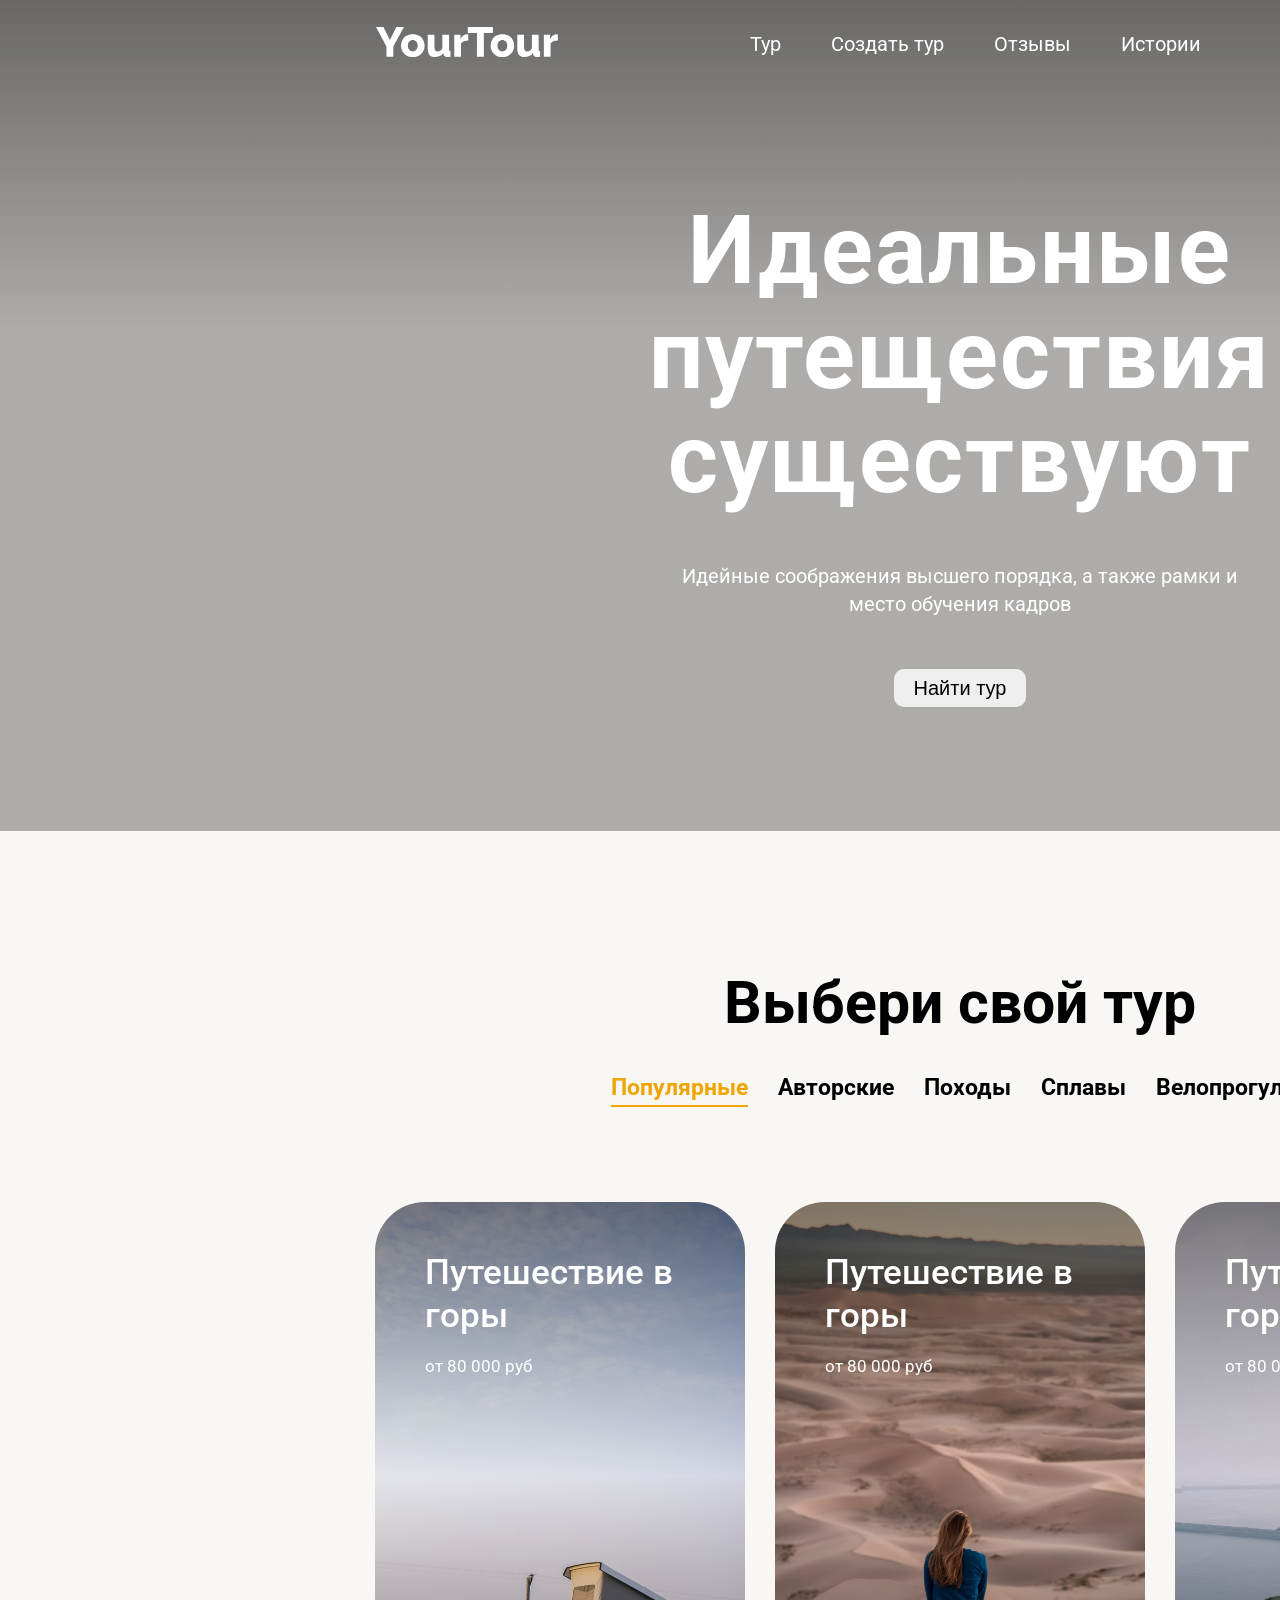
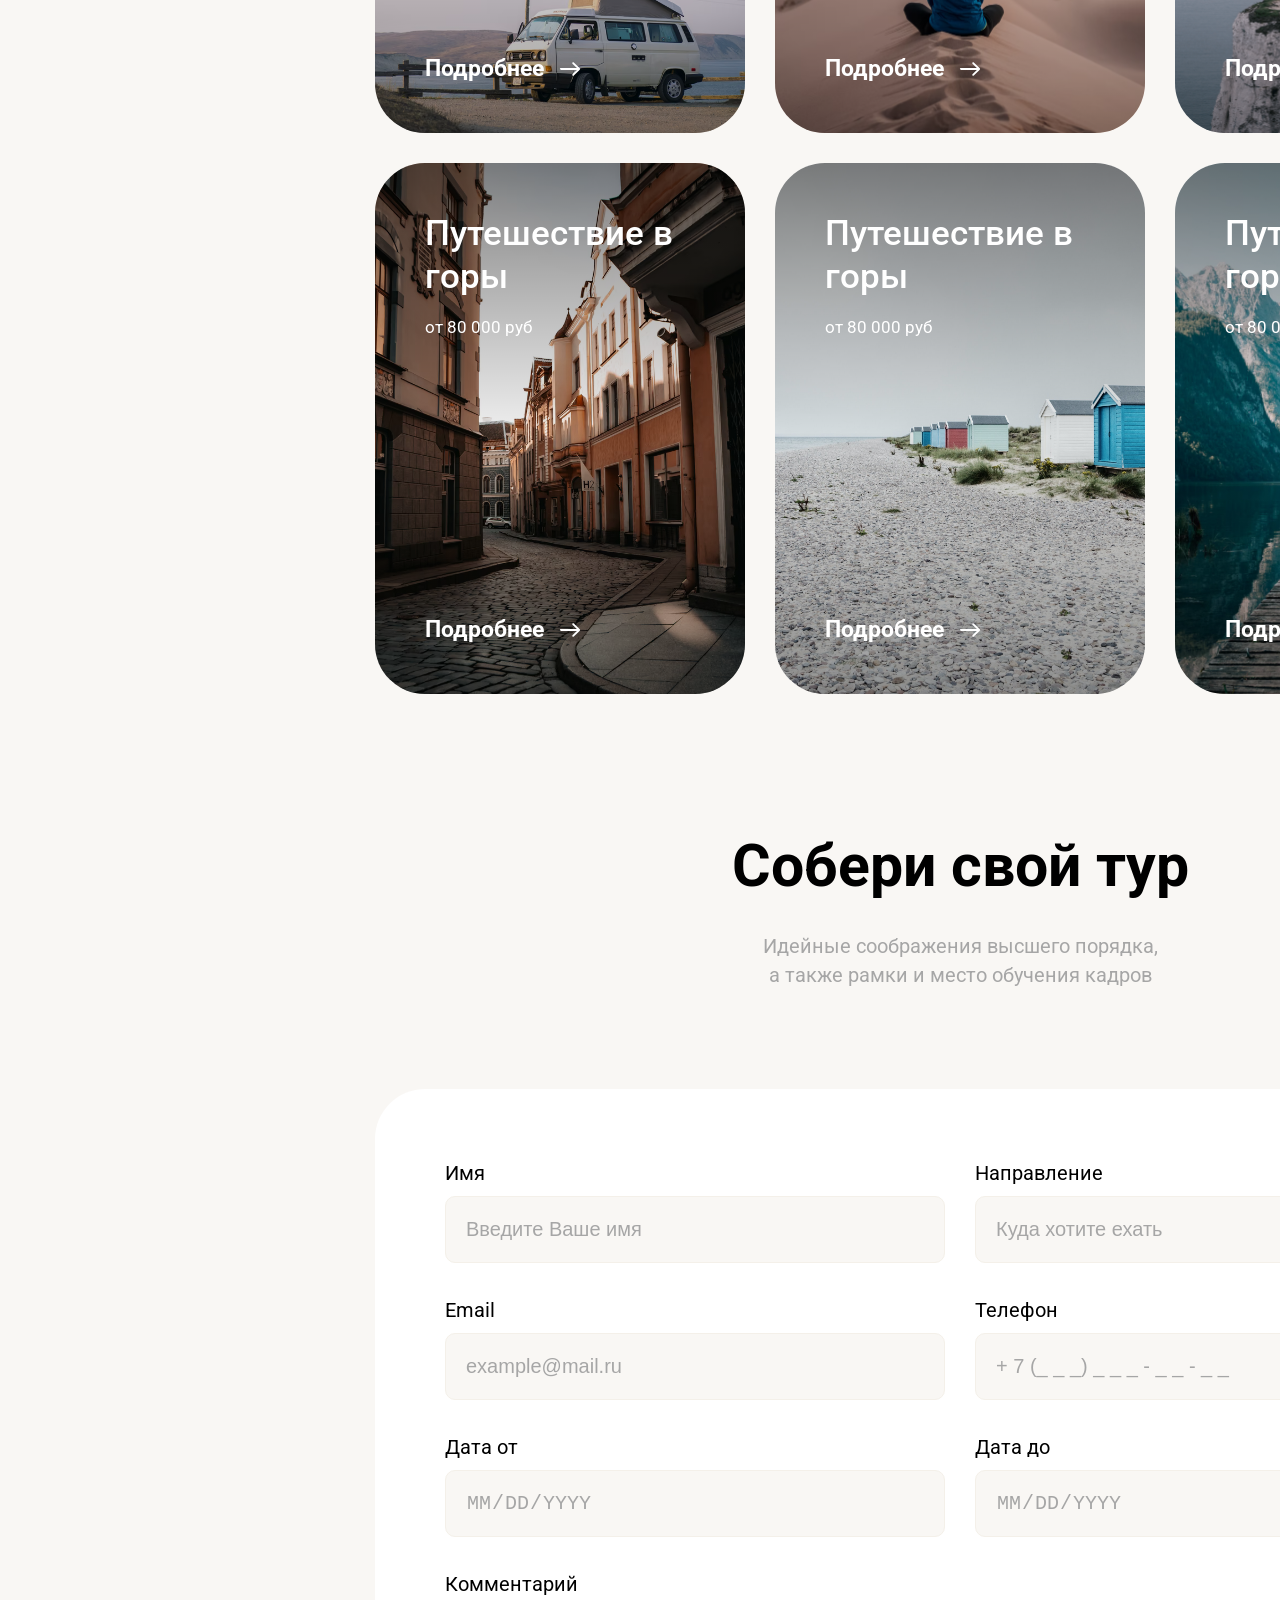
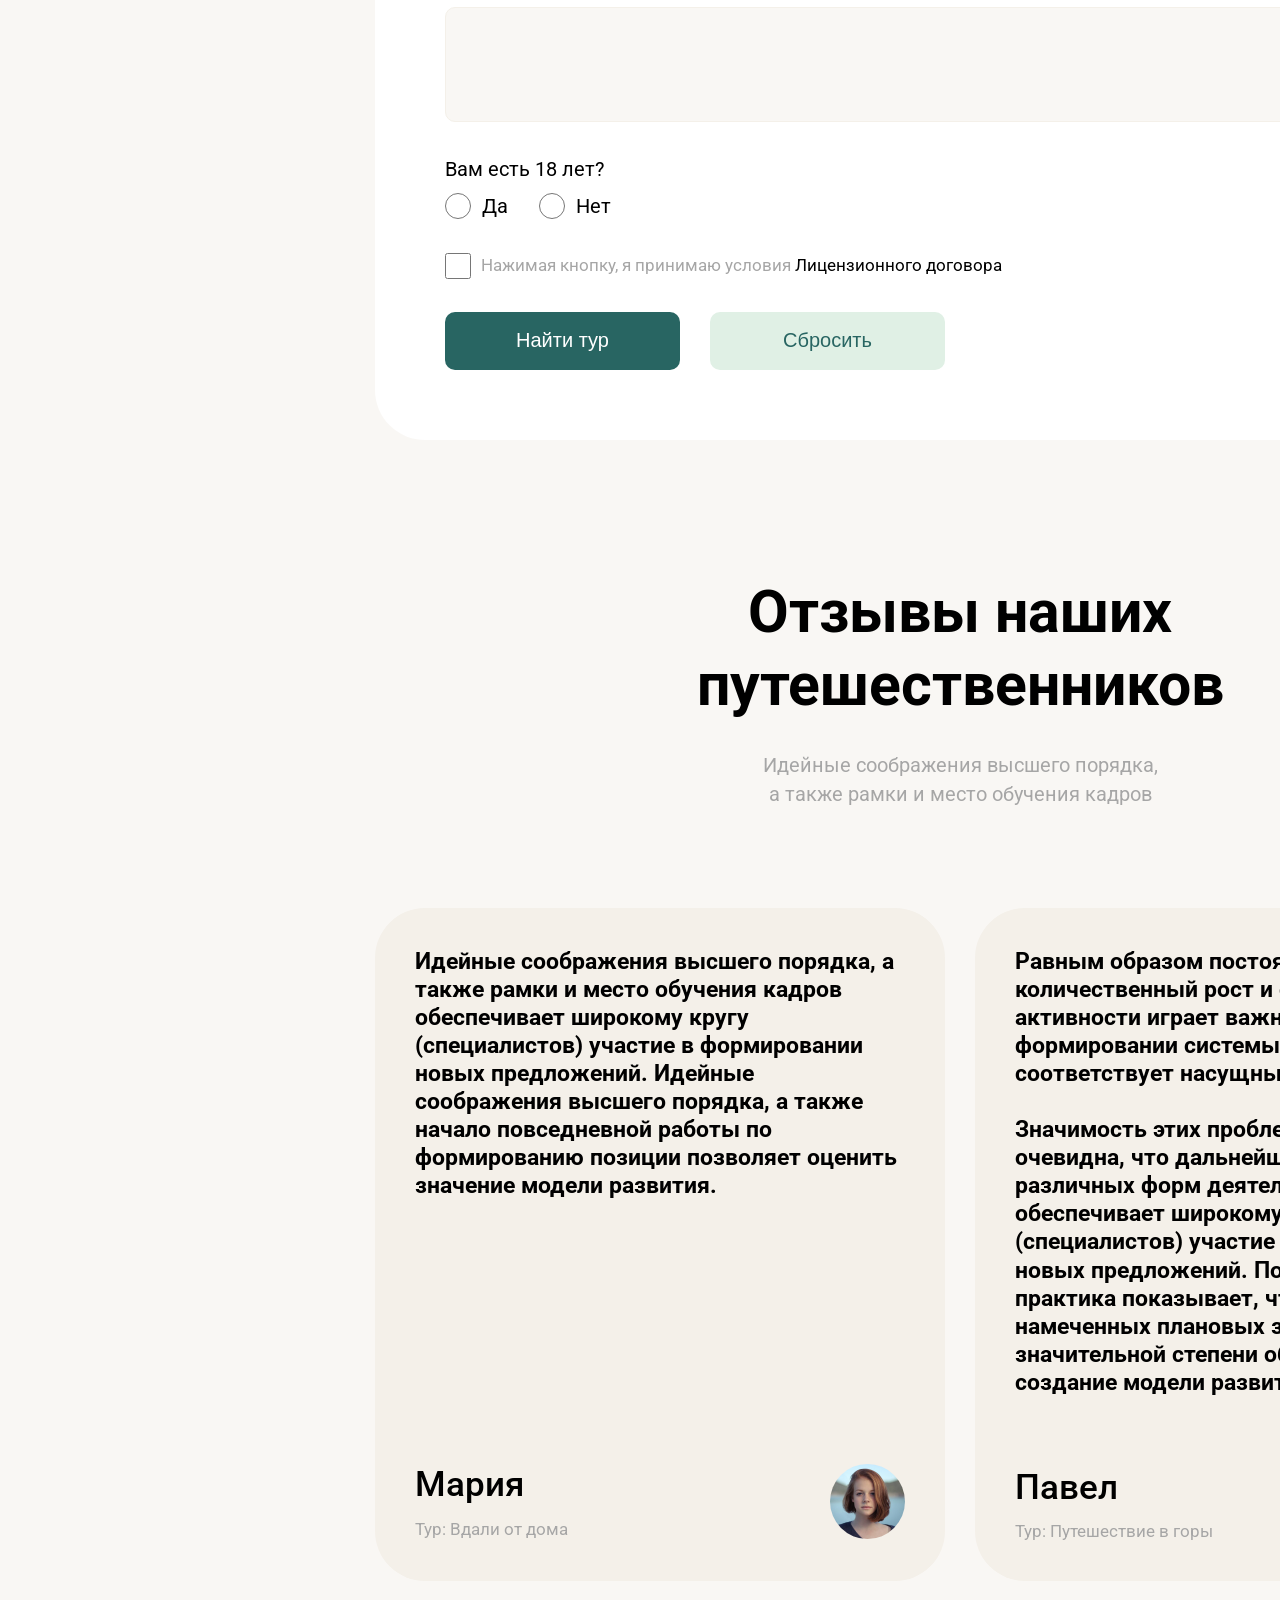
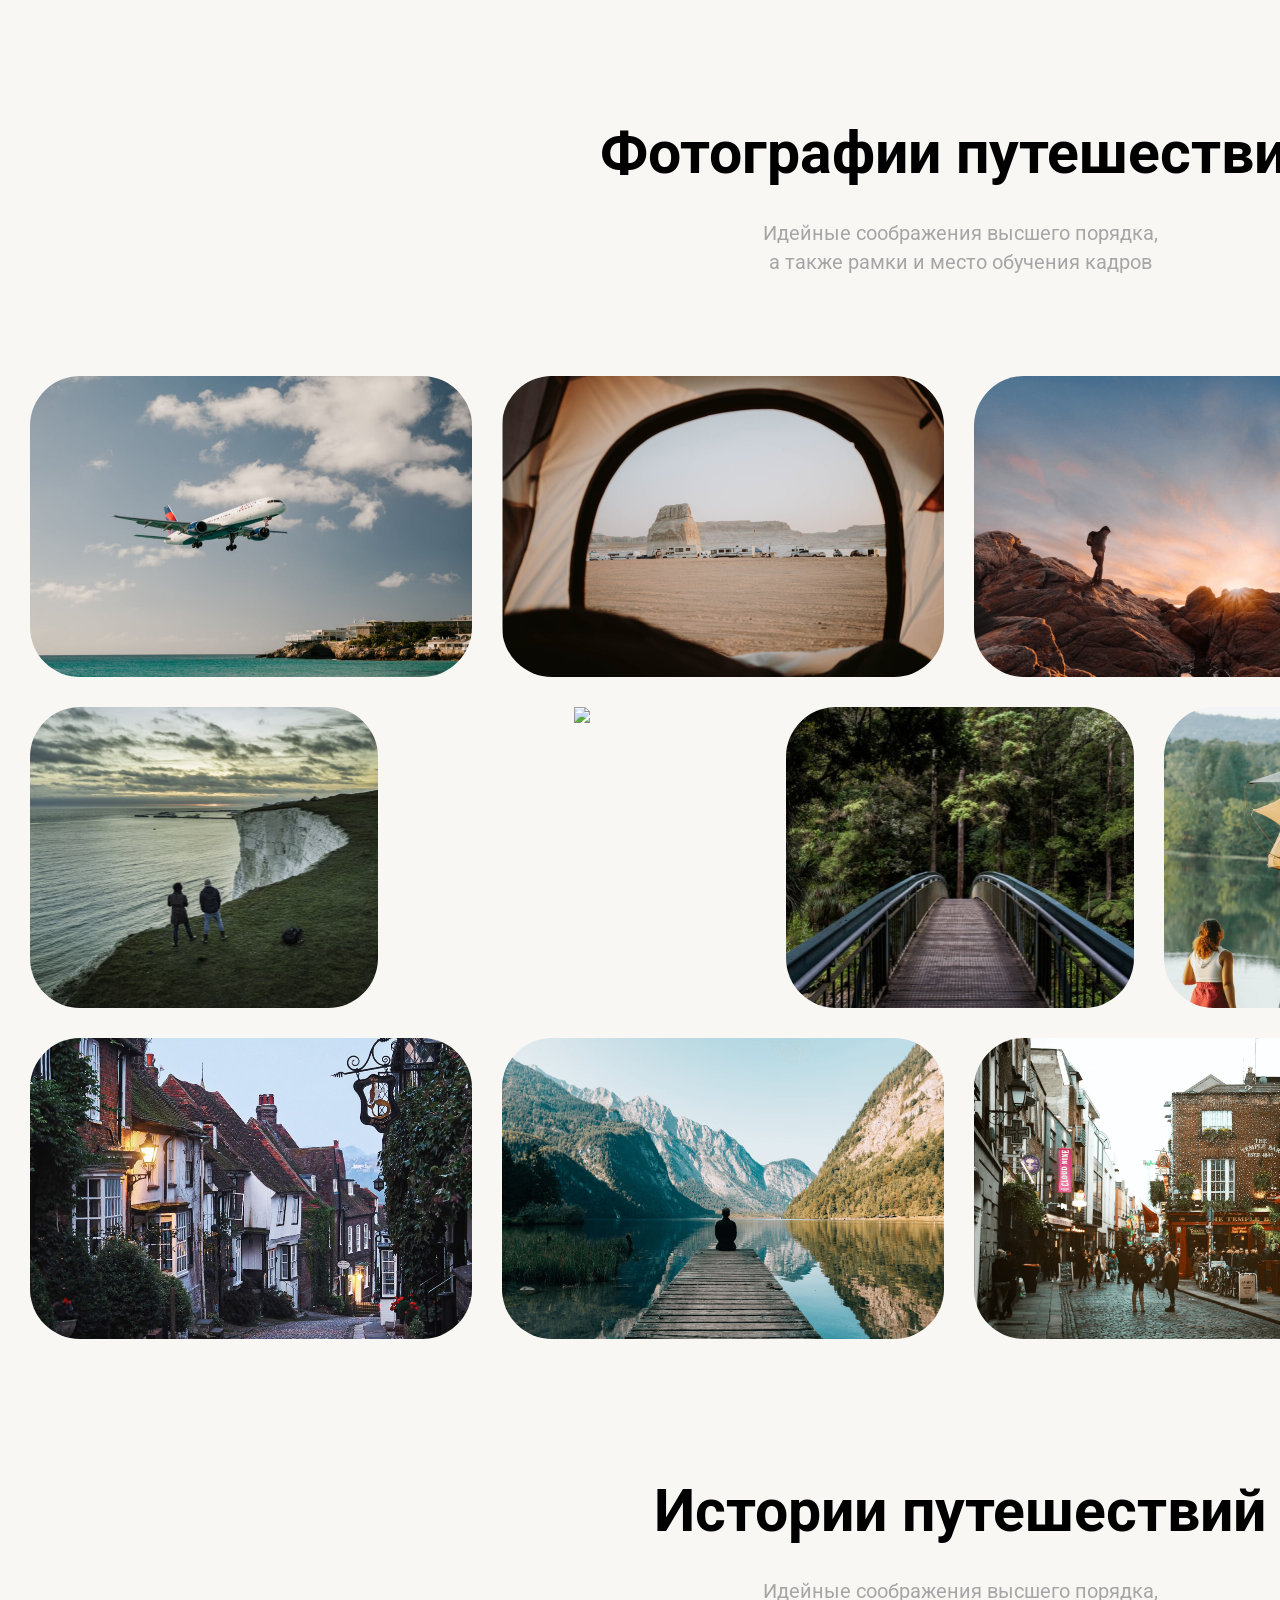
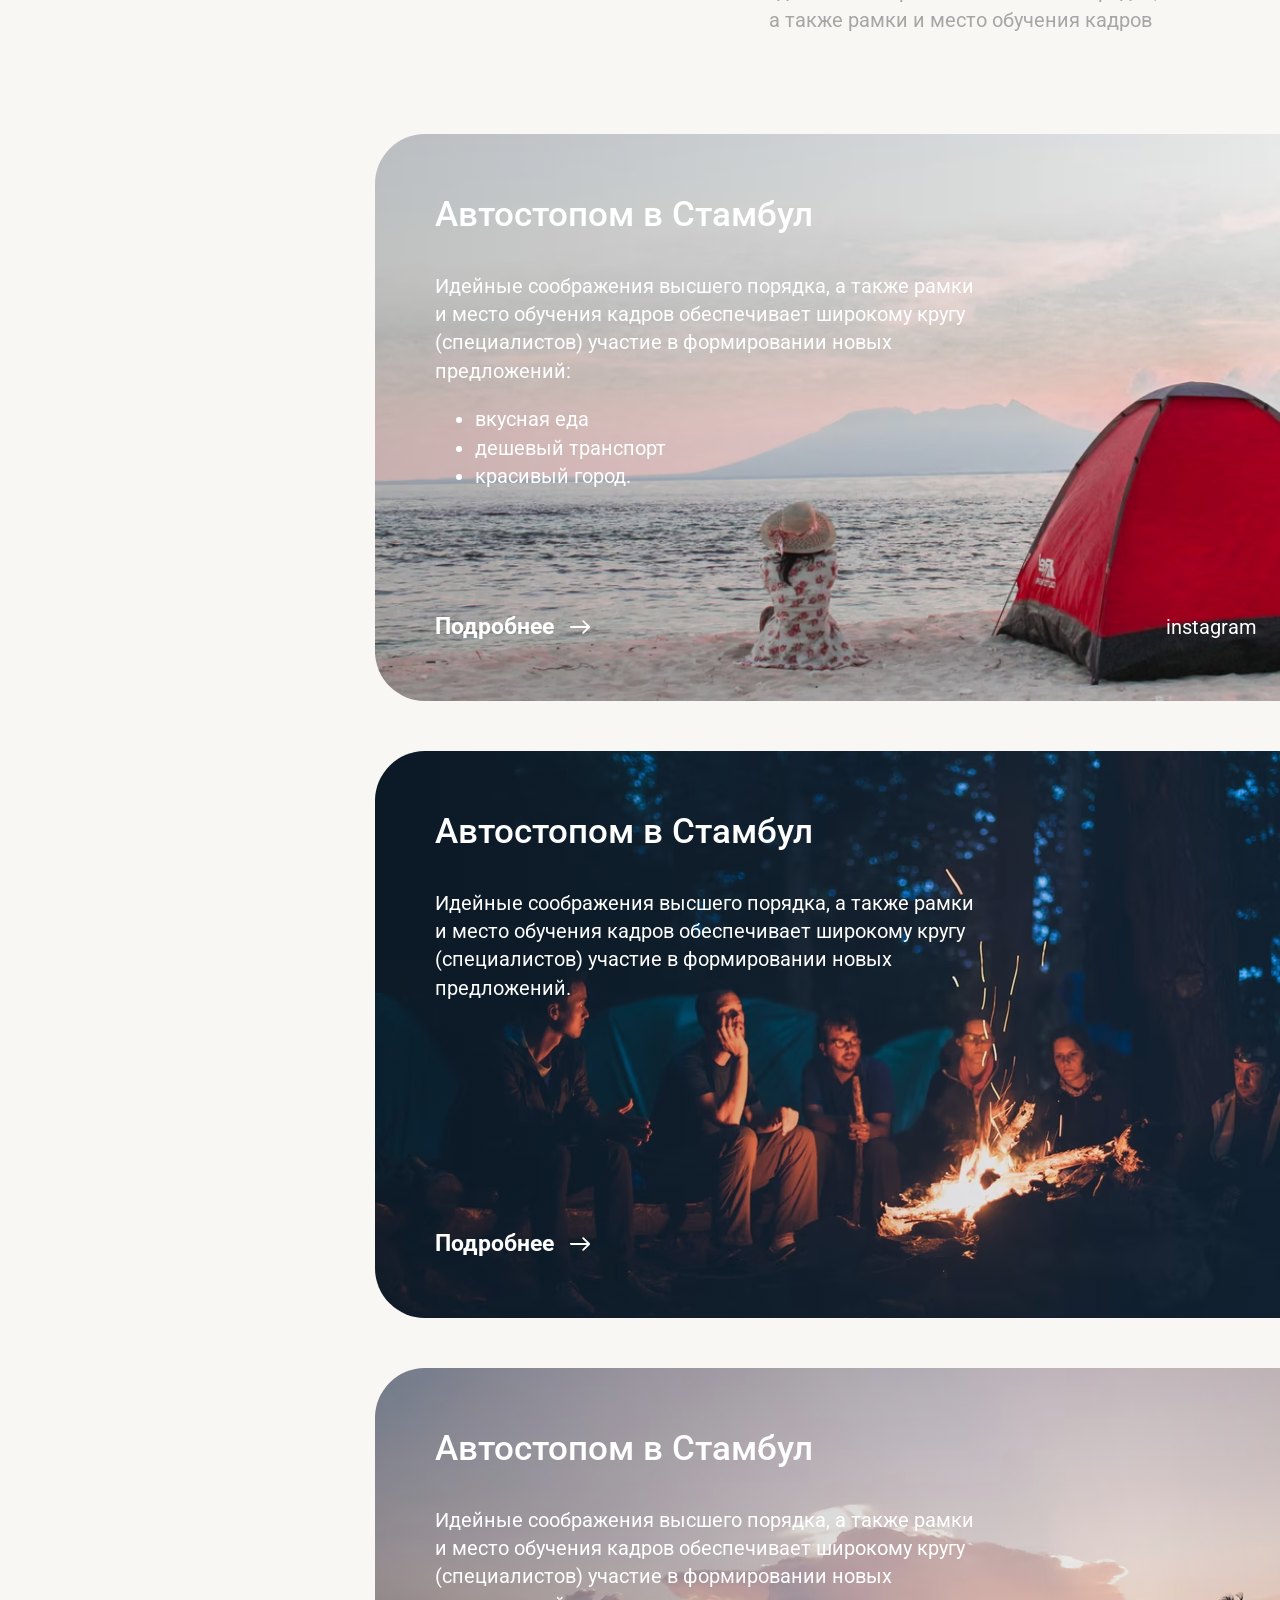
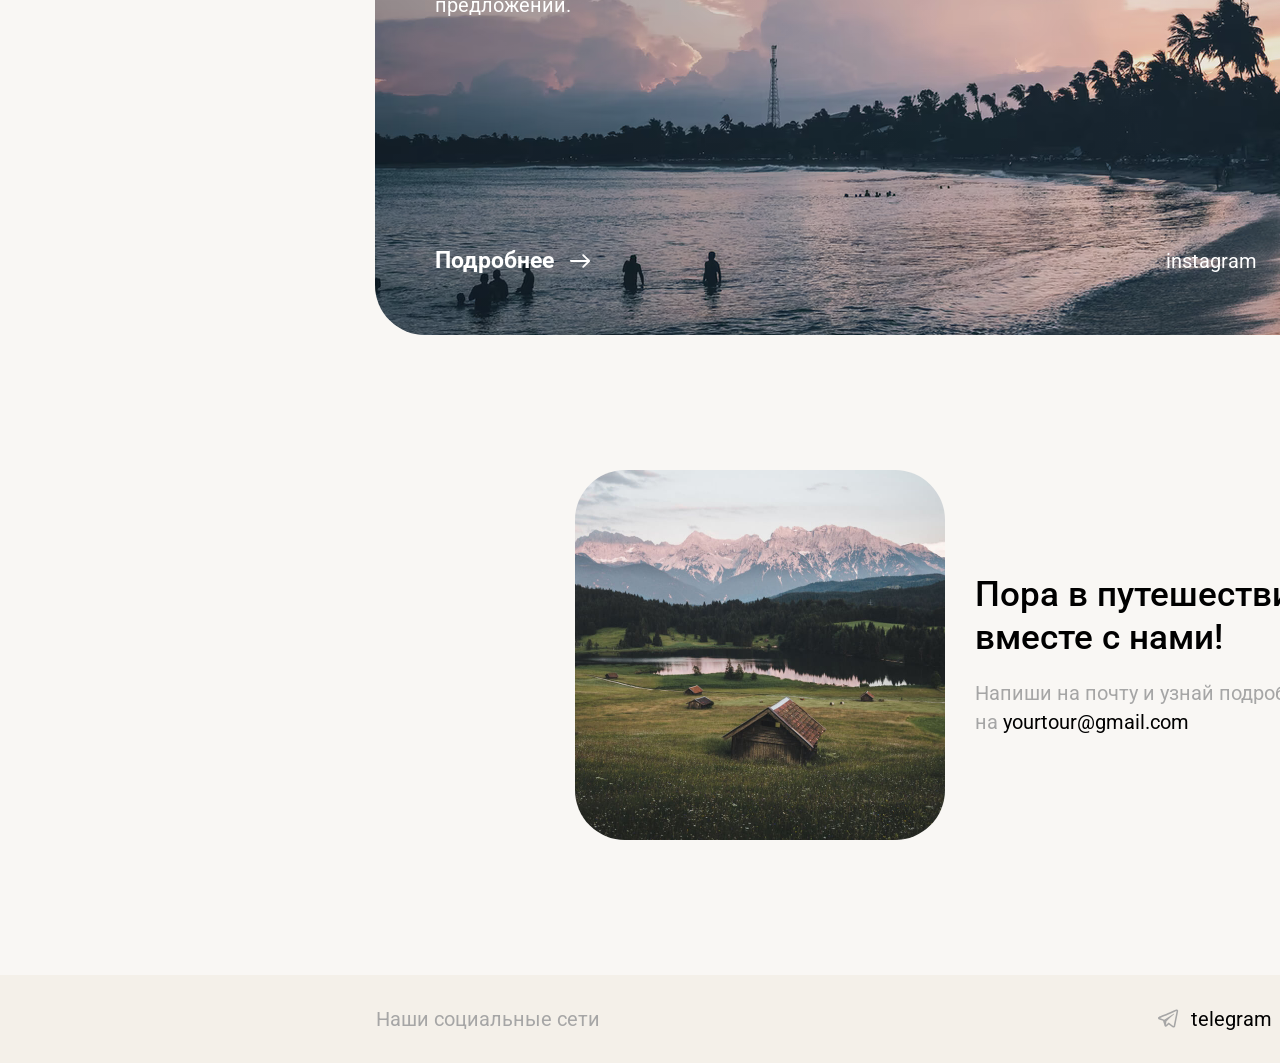
==== commit db857dfb: "Add files via upload" ====
--- a/YourTour-Site.html
+++ b/YourTour-Site.html
@@ -23,14 +23,14 @@
         <div class="head img"> <img class="head_img" src="./resources-view/header-img.png" alt="header image"></div>
         <div class="head">
             <div class="head_menu">
-                <div class="logo"><img class="logo" src="./resources-view/YourTour.svg" alt="site_logo"></div>
+                <div class="logo"><a href=""><img class="logo" src="./resources-view/YourTour.svg" alt="site_logo"></a></div>
                 <div class="head_menu_ref">
                     <p class="head-menu normal no_margin"><a class="head_menu" href="#tours">Тур</a></p>
                     <p class="head-menu normal no_margin"><a class="head_menu" href="#create-tour">Создать тур</a></p>
                     <p class="head-menu normal no_margin"><a class="head_menu" href="#feedbacks">Отзывы</a></p>
                     <p class="head-menu normal no_margin"><a class="head_menu" href="#histories">Истории</a></p>
                 </div>
-                <p class="head-menu normal no_margin">+7 999 999 99 99</p>
+                <p class="head-menu normal no_margin"><a class="head_menu" href="tel:">+7 999 999 99 99</a></p>
             </div>
             <div class="head_content">
                 <h1 class="no_margin">Идеальные путеществия существуют</h1>
@@ -42,14 +42,14 @@
 
     <main>
         <div class="fixed_menu unvisible">
-            <div class="logo"><img class="logo black" src="./resources-view/YourTour.svg" alt="site_logo"></div>
+            <div class="logo"><a href=""><img class="logo black" src="./resources-view/YourTour.svg" alt="site_logo"></a></div>
                 <div class="head_menu_ref">
                     <p class="head-menu normal no_margin"><a class="head_menu" href="#tours">Тур</a></p>
                     <p class="head-menu normal no_margin"><a class="head_menu" href="#create-tour">Создать тур</a></p>
                     <p class="head-menu normal no_margin"><a class="head_menu" href="#feedbacks">Отзывы</a></p>
                     <p class="head-menu normal no_margin"><a class="head_menu" href="#histories">Истории</a></p>
                 </div>
-                <p class="head-menu normal no_margin">+7 999 999 99 99</p>
+                <p class="head-menu normal no_margin"><a class="head_menu" href="tel:">+7 999 999 99 99</a></p>
         </div>
 
         <section class="tours fixed" id="tours">
@@ -154,7 +154,7 @@
                 <div class="fields_group">
                     <div class="field name">
                         <p class="normal no_margin">Имя</p>
-                        <input type="text" name="name" placeholder="Введите Ваше имя">
+                        <input type="text" name="name" placeholder="Введите Ваше имя" autocomplete="username">
                     </div>
                     <div class="field direction">
                         <p class="normal no_margin">Направление</p>
@@ -169,11 +169,11 @@
                 <div class="fields_group">
                     <div class="field email">
                         <p class="normal no_margin">Email</p>
-                        <input type="email" name="email" oninput="this.value = this.value.replace(/[^a-z, @, 0-9, .]/, '')" placeholder="example@mail.ru">
+                        <input type="email" name="email" oninput="this.value = this.value.replace(/[^a-z, @, 0-9, .]/, '')" placeholder="example@mail.ru" autocomplete="email">
                     </div>
                     <div class="field phone">
                         <p class="normal no_margin">Телефон</p>
-                        <input type="tel" name="phone" oninput="this.value = this.value.replace(/[^0-9, +]/, '')" pattern="[0-9]{2}.[0-9]{2}.[0-9]{4}" placeholder="+ 7 (_ _ _) _ _ _ - _ _ - _ _">
+                        <input type="tel" name="phone" oninput="this.value = this.value.replace(/[^0-9, +]/, '')" pattern="(['+7']+[8]).[0-9]{3}.[0-9]{3}.[0-9]{4}" placeholder="+ 7 (_ _ _) _ _ _ - _ _ - _ _" autocomplete="tel">
                     </div>
                 </div>
                 <div class="fields_group">
@@ -197,7 +197,7 @@
                         <label><input type="radio" name="age"><p class="normal no_margin">Нет</p></label>
                     </div>
                 </div>
-                <div class="licens"><input type="checkbox" name="licens"> <p class="normal no_margin gray">   Нажимая кнопку, я принимаю условия <span class="licens">Лицензионного договора</span></p></div>
+                <div class="licens"><input type="checkbox" name="licens"> <p class="small no_margin gray">   Нажимая кнопку, я принимаю условия <span class="licens">Лицензионного договора</span></p></div>
                 <div class="buttons">
                     <button class="submit" type="submit">Найти тур</button>
                     <button class="reset" type="reset">Сбросить</button>
@@ -206,7 +206,7 @@
         </section>
         <section class="feedbacks " id="feedbacks">
             <div class="description">
-                <h2 class="description">Отзовы наших путешественников</h2>
+                <h2 class="description">Отзывы наших путешественников</h2>
                 <p class="description normal">Идейные соображения высшего порядка,
                     а также рамки и место обучения кадров</p>
             </div>
@@ -341,29 +341,29 @@
                 </div>
                 <div class="CTA_description">
                     <h3 class="CTA_description">Пора в путешествие вместе с нами!</h3>
-                    <p class="normal gray no_margin">Напиши на почту и узнай подробности на <span class="CTA email">yourtour@gmail.com</span></p>
+                    <p class="normal gray no_margin">Напиши на почту и узнай подробности на <a class="CTA email" href="mailto:">yourtour@gmail.com</a></p>
                 </div>
             </div>
         </section>
     </main>
 
-    <footer>
+    <footer class="site_footer">
         <div class="footer size_1920">
             <div class="footer_content">
                 <p class="normal gray no_margin">Наши социальные сети</p>
             </div>
             <div class="footer_content social">
-                <div>
+                <div class="social_url">
                     <img src="./resources-view/Vector.svg" alt="telegram" class="telegram">
-                    <p class="normal no_margin"><span>telegram</span></p>
-                </div>
-                <div>
+                    <p class="normal no_margin">telegram</p>
+                </div>
+                <div class="social_url">
                     <img src="./resources-view/fb.svg" alt="facebook" class="facebook">
-                    <p class="normal no_margin"><span>facebook</span></p>
-                </div>
-                <div>
+                    <p class="normal no_margin">facebook</p>
+                </div>
+                <div class="social_url">
                     <img src="./resources-view/vk.svg" alt="vk" class="vk">
-                    <p class="normal no_margin"><span>vkontakte</span></p>
+                    <p class="normal no_margin">vkontakte</p>
                 </div>
             
             </div>
--- a/resources-code/body.css
+++ b/resources-code/body.css
@@ -12,9 +12,16 @@
     flex-direction: column;
     gap: 135px;
     margin:0;
+
+    width: 1920px;
+}
+
+body.size_1024{
+    width: 1024px;
 }
 
 body.mobile{
+    width: 360px;
     gap:75px;
 }
 
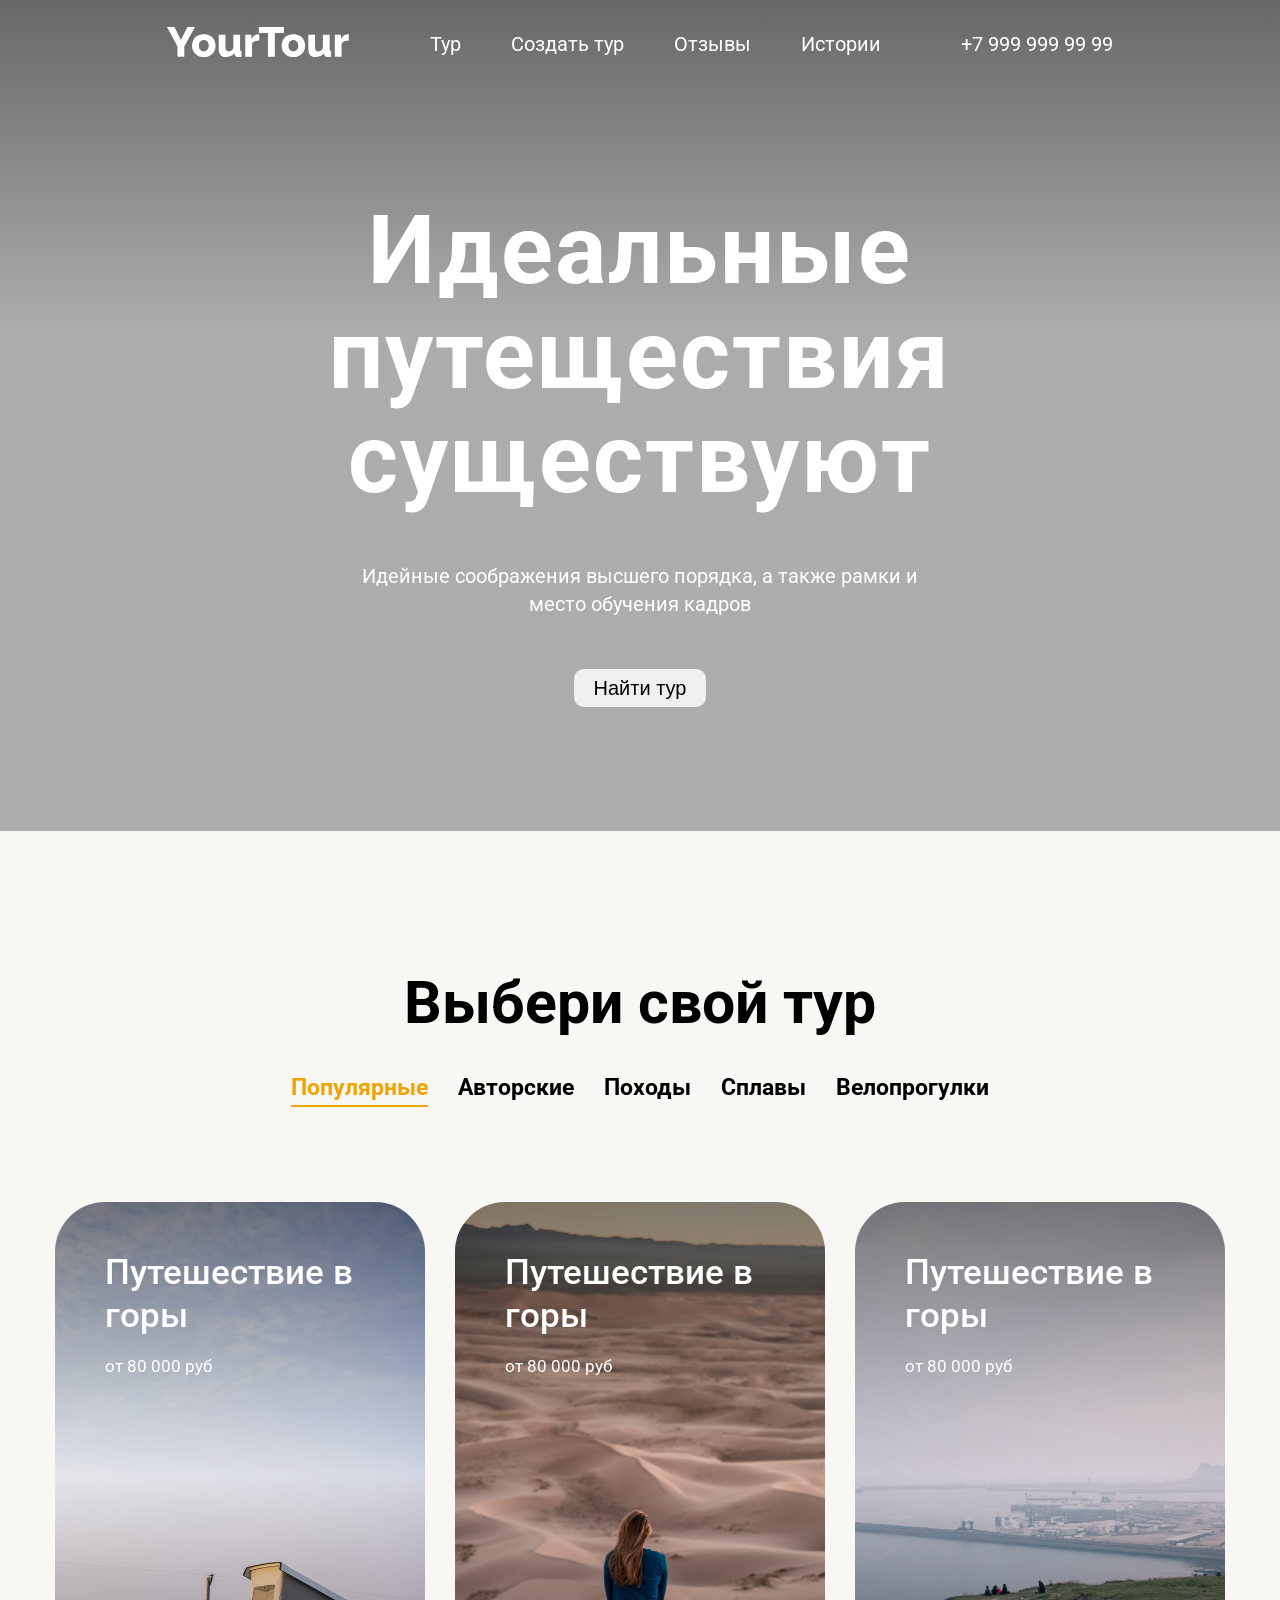
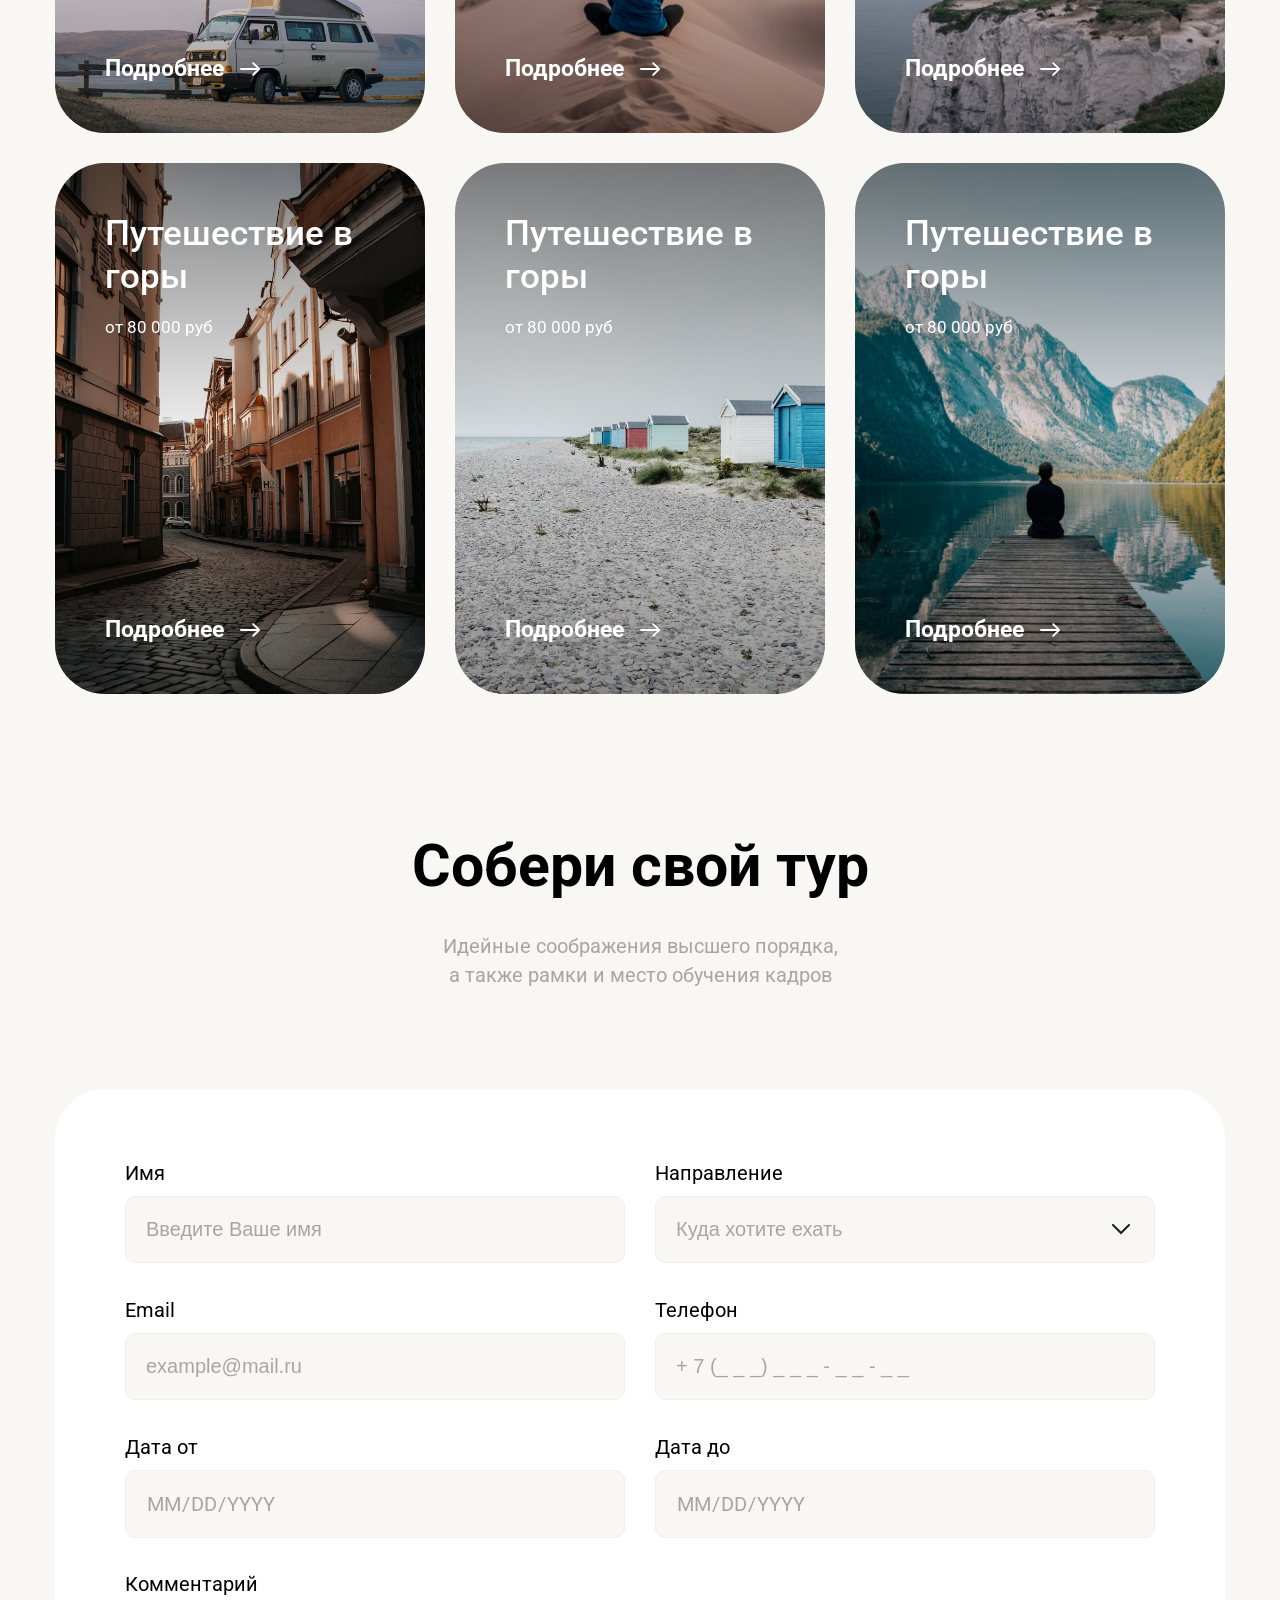
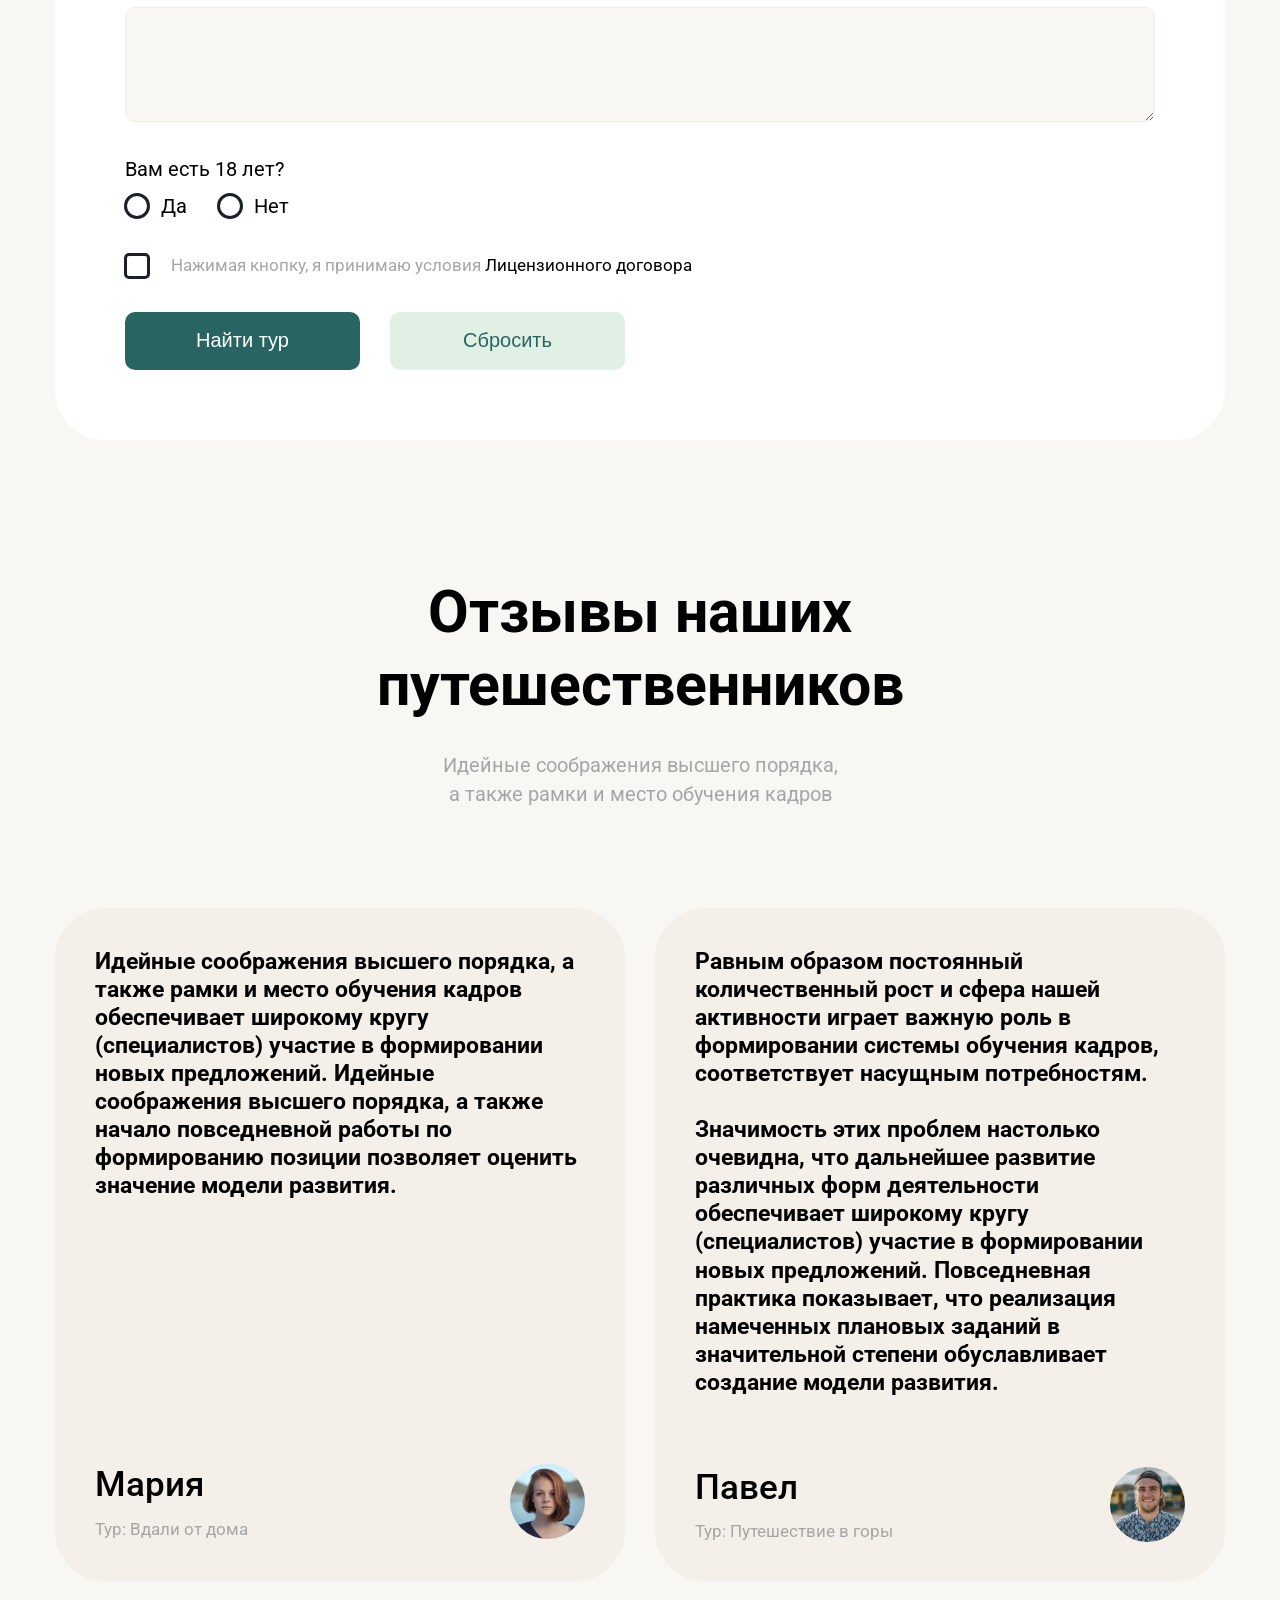
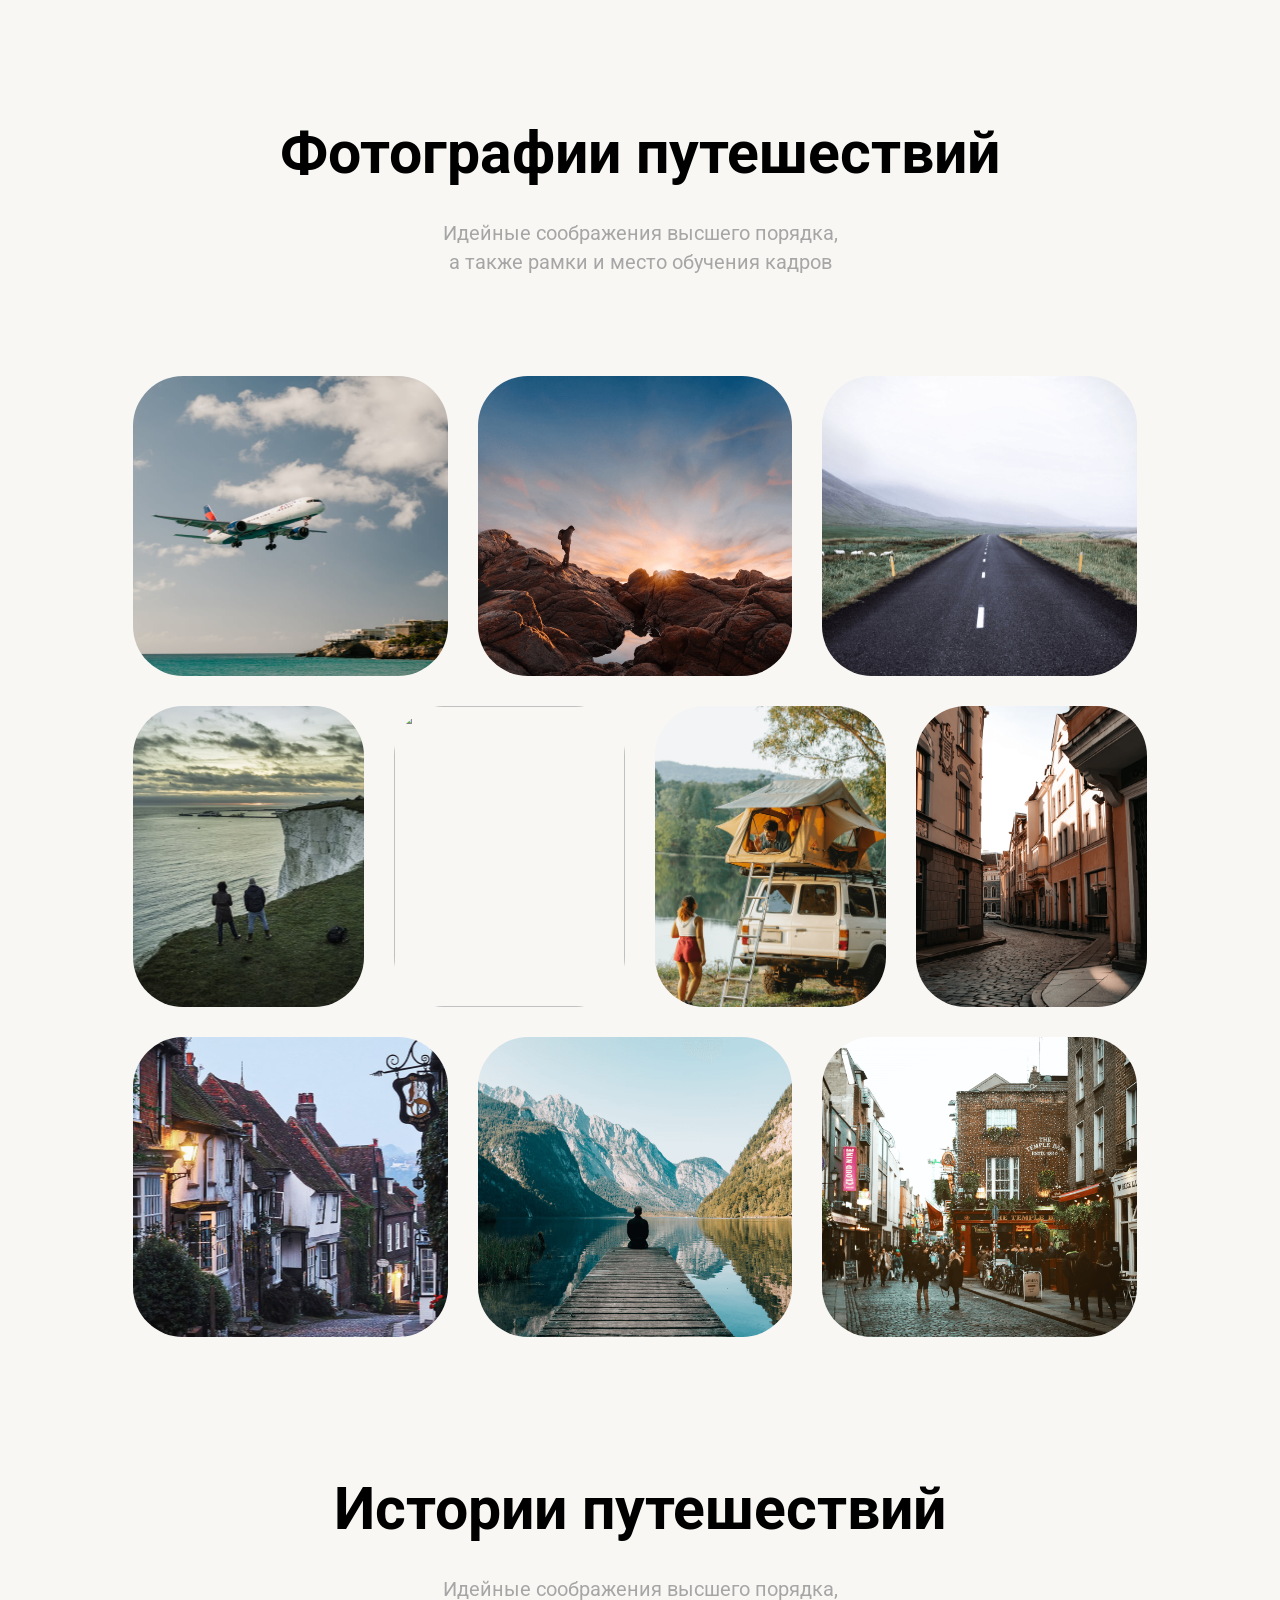
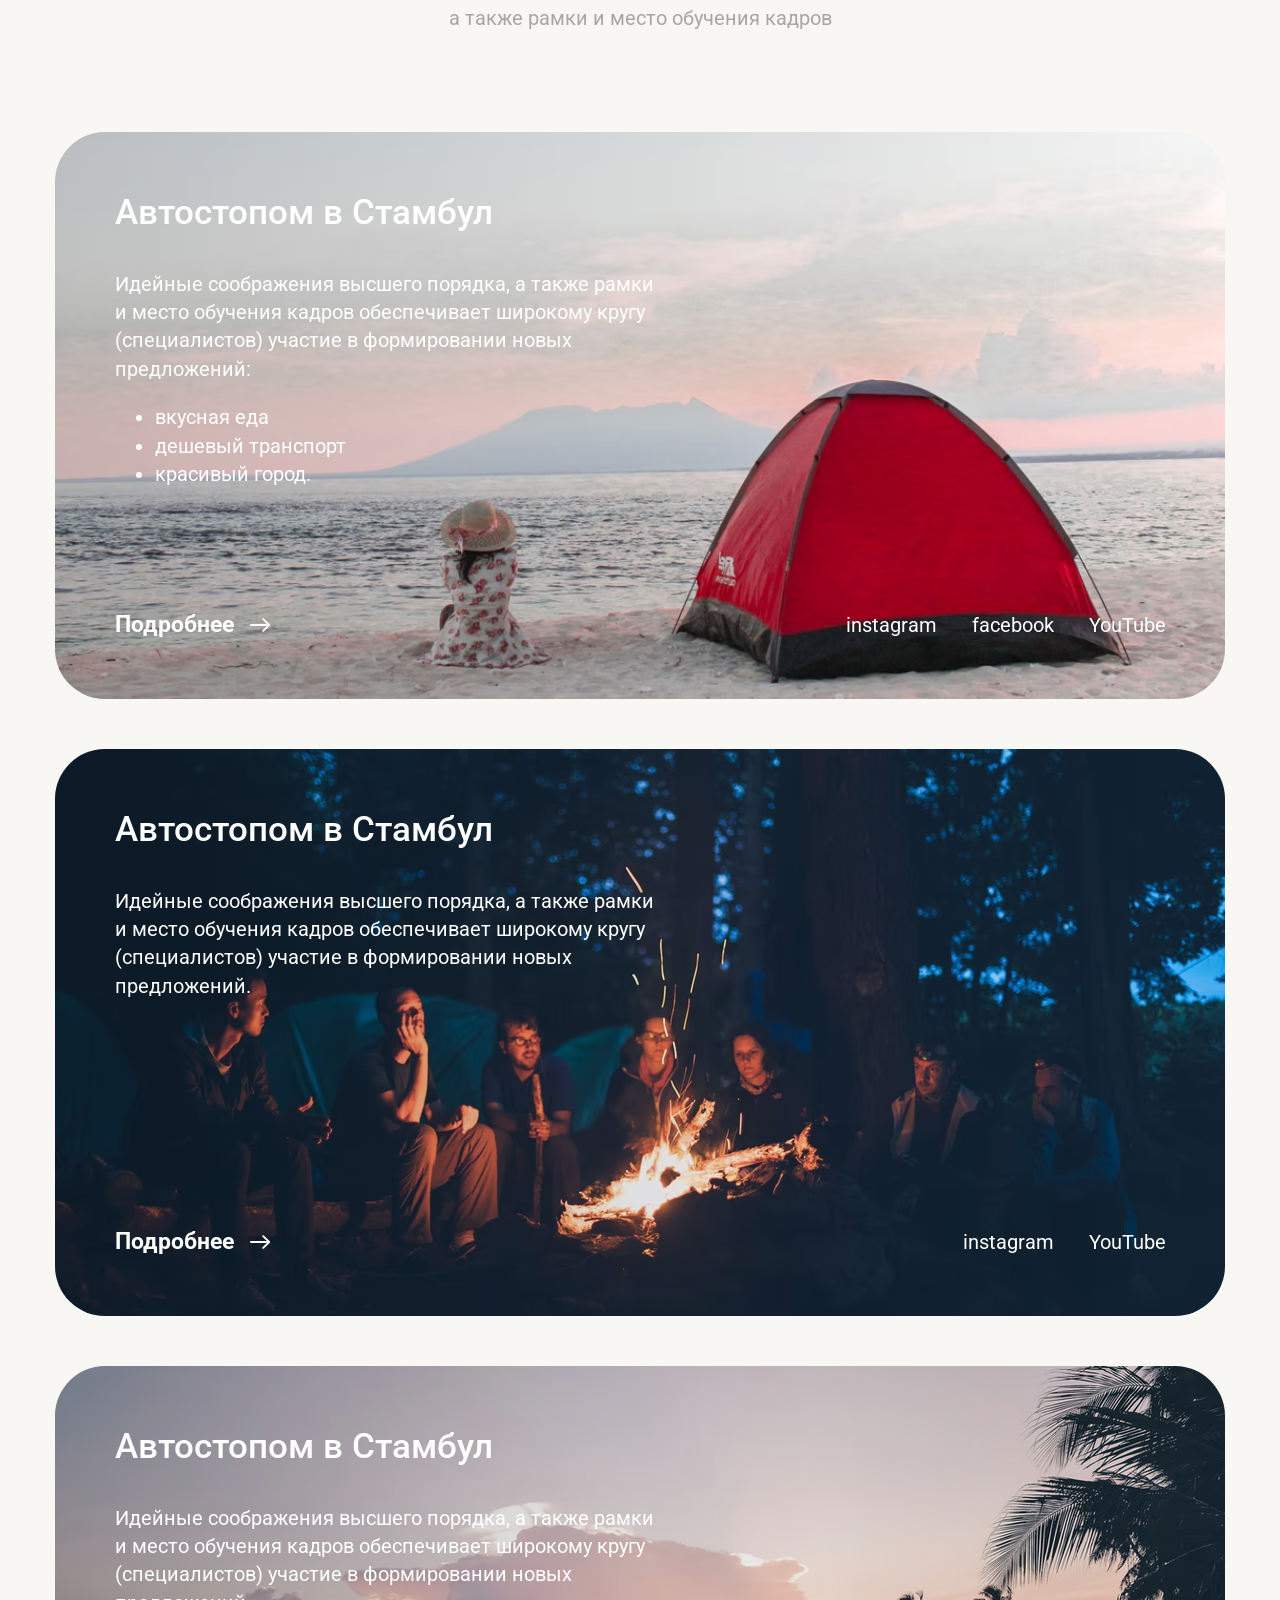
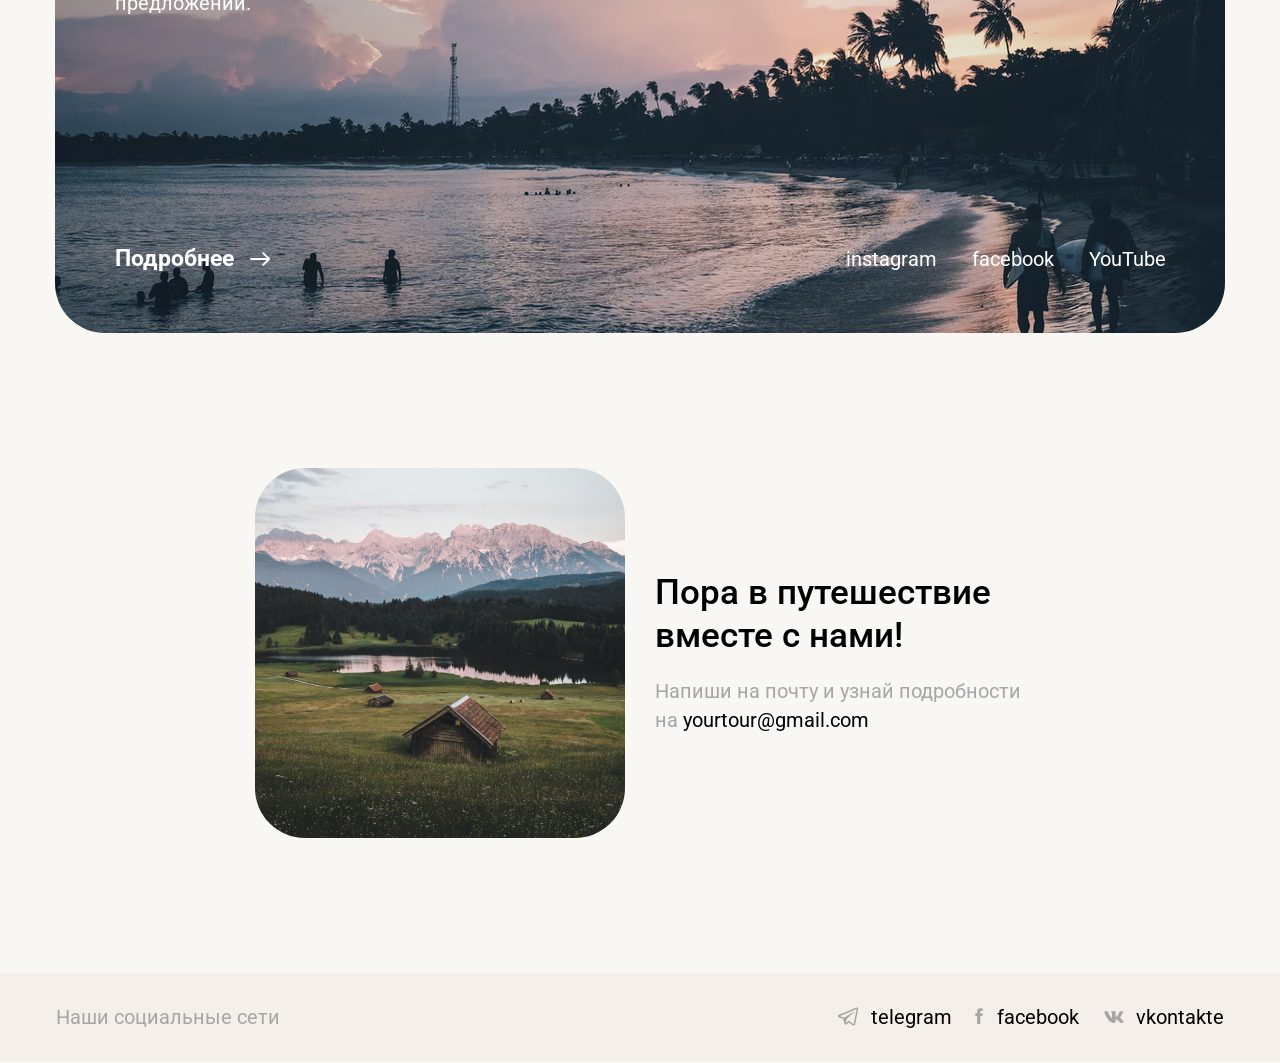
==== commit 01ce8e9a: "Add files via upload" ====
--- a/YourTour-Site.html
+++ b/YourTour-Site.html
@@ -193,11 +193,11 @@
                 <div class="field age">
                     <p class="normal no_margin">Вам есть 18 лет?</p>
                     <div class="radio">
-                        <label><input type="radio" name="age"><p class="normal no_margin">Да</p></label>
-                        <label><input type="radio" name="age"><p class="normal no_margin">Нет</p></label>
-                    </div>
-                </div>
-                <div class="licens"><input type="checkbox" name="licens"> <p class="small no_margin gray">   Нажимая кнопку, я принимаю условия <span class="licens">Лицензионного договора</span></p></div>
+                        <label><input type="radio" name="age" class="age" id="age_yes"><label class="custom_radio" for="age_yes"></label><p class="normal no_margin">Да</p></label>
+                        <label><input type="radio" name="age" class="age" id="age_no"><label class="custom_radio" for="age_no"></label><p class="normal no_margin">Нет</p></label>
+                    </div>
+                </div>
+                <div class="licens"><input type="checkbox" id="licens" name="licens" class="licens"><label class="custom_check" for="licens"></label><p class="small no_margin gray">   Нажимая кнопку, я принимаю условия <span class="licens">Лицензионного договора</span></p></div>
                 <div class="buttons">
                     <button class="submit" type="submit">Найти тур</button>
                     <button class="reset" type="reset">Сбросить</button>
--- a/resources-code/body.css
+++ b/resources-code/body.css
@@ -12,16 +12,9 @@
     flex-direction: column;
     gap: 135px;
     margin:0;
-
-    width: 1920px;
-}
-
-body.size_1024{
-    width: 1024px;
 }
 
 body.mobile{
-    width: 360px;
     gap:75px;
 }
 
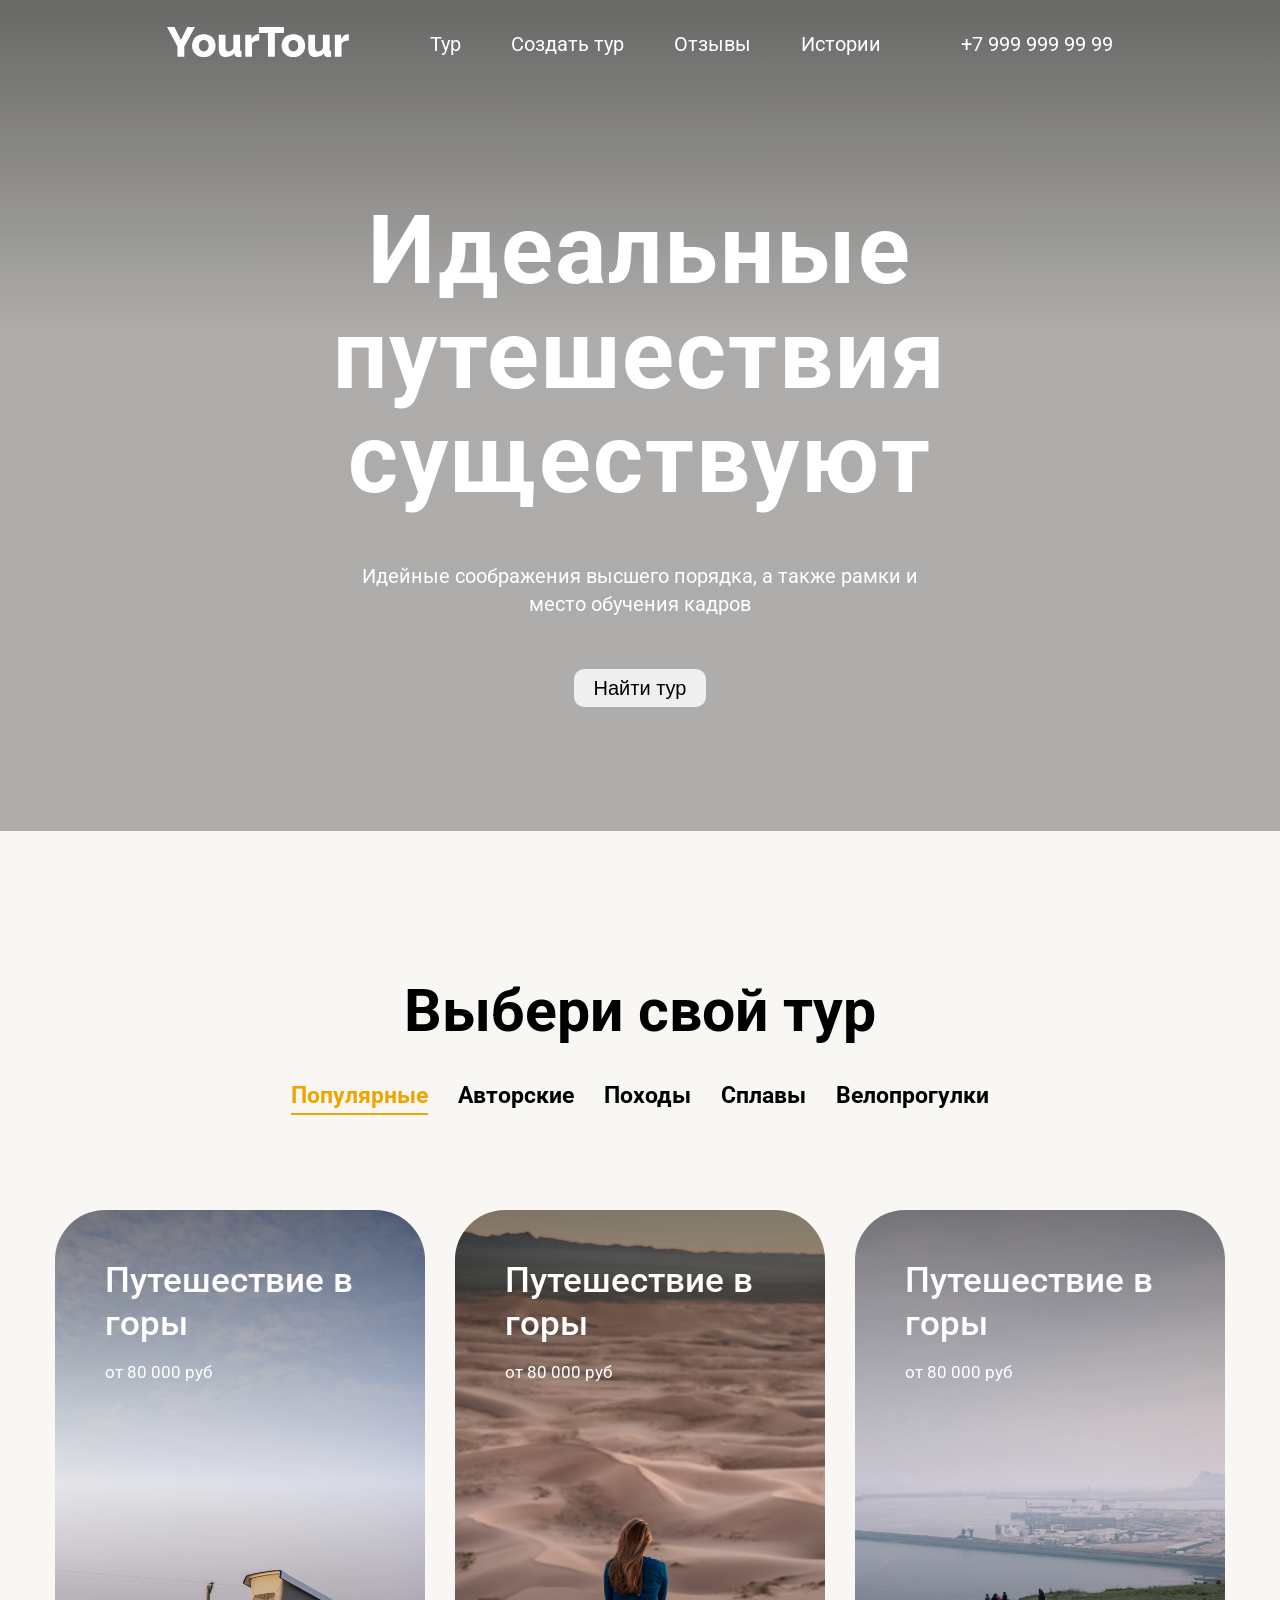
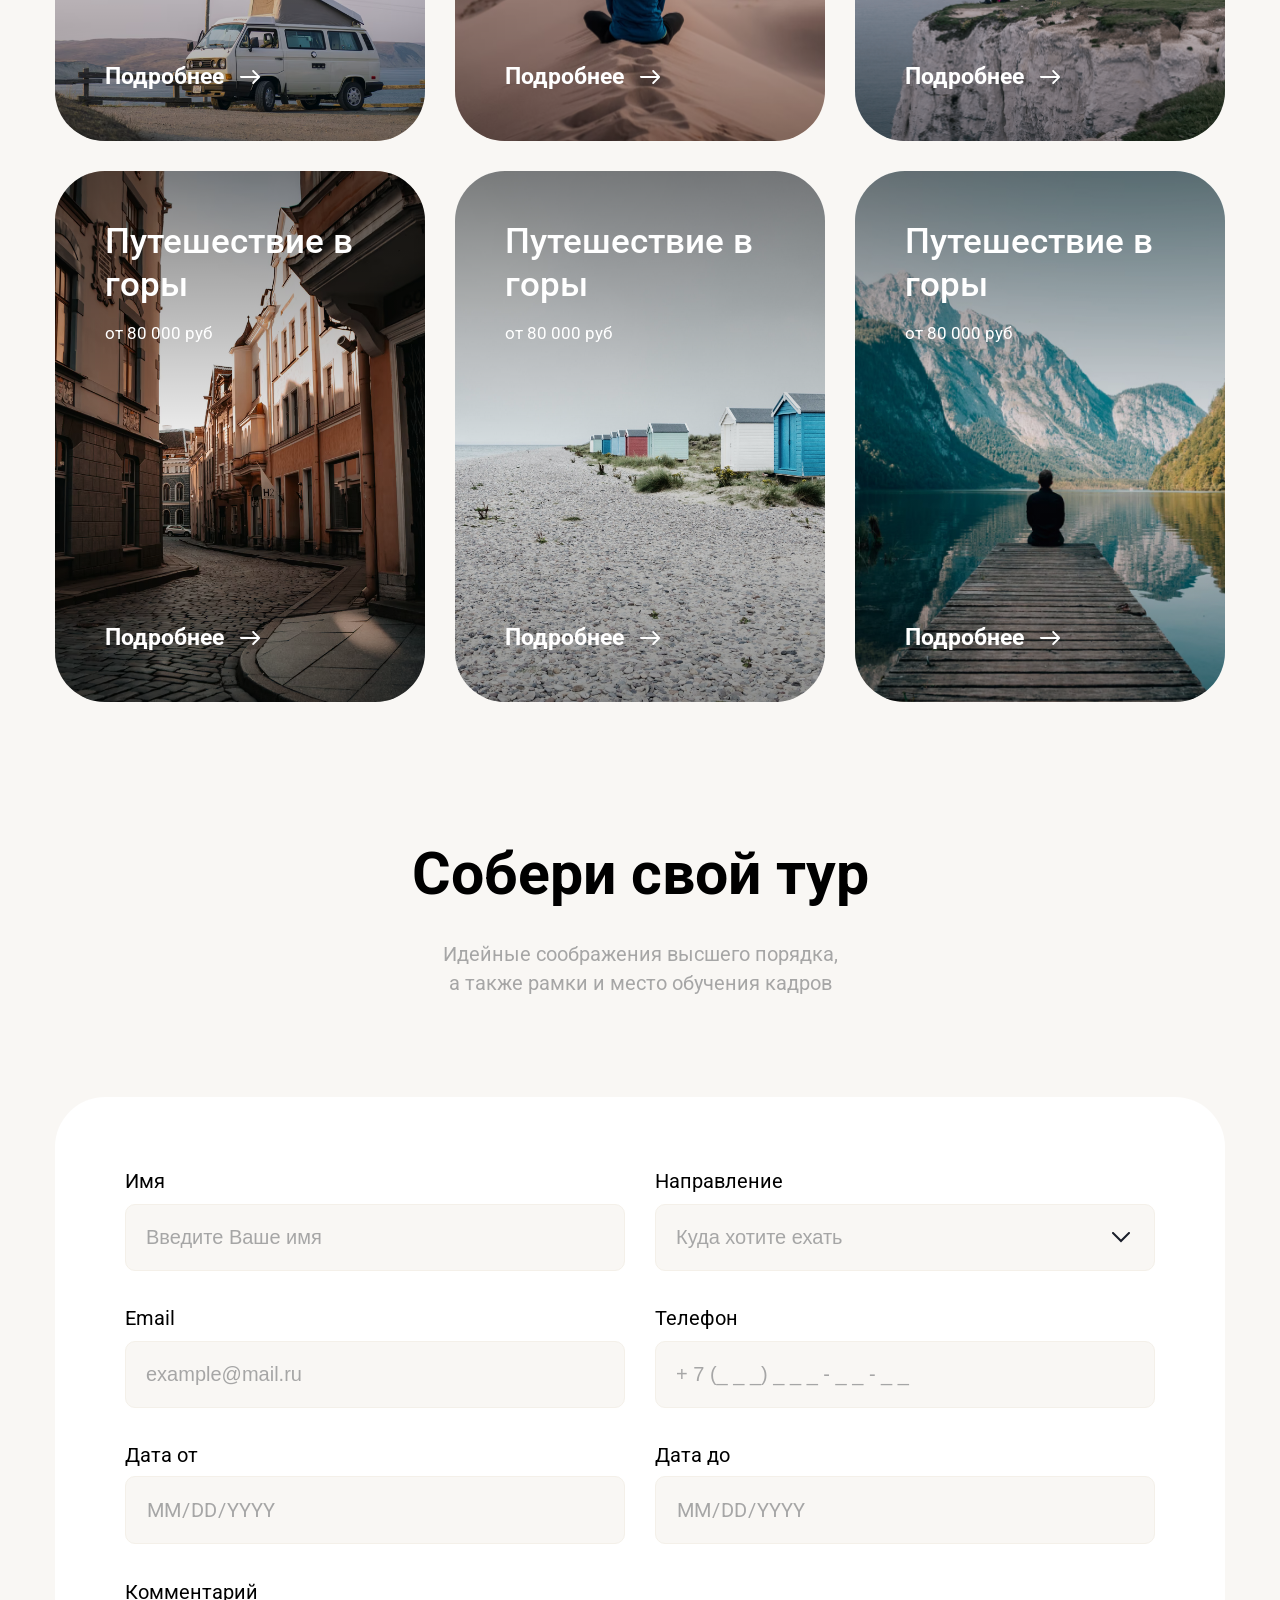
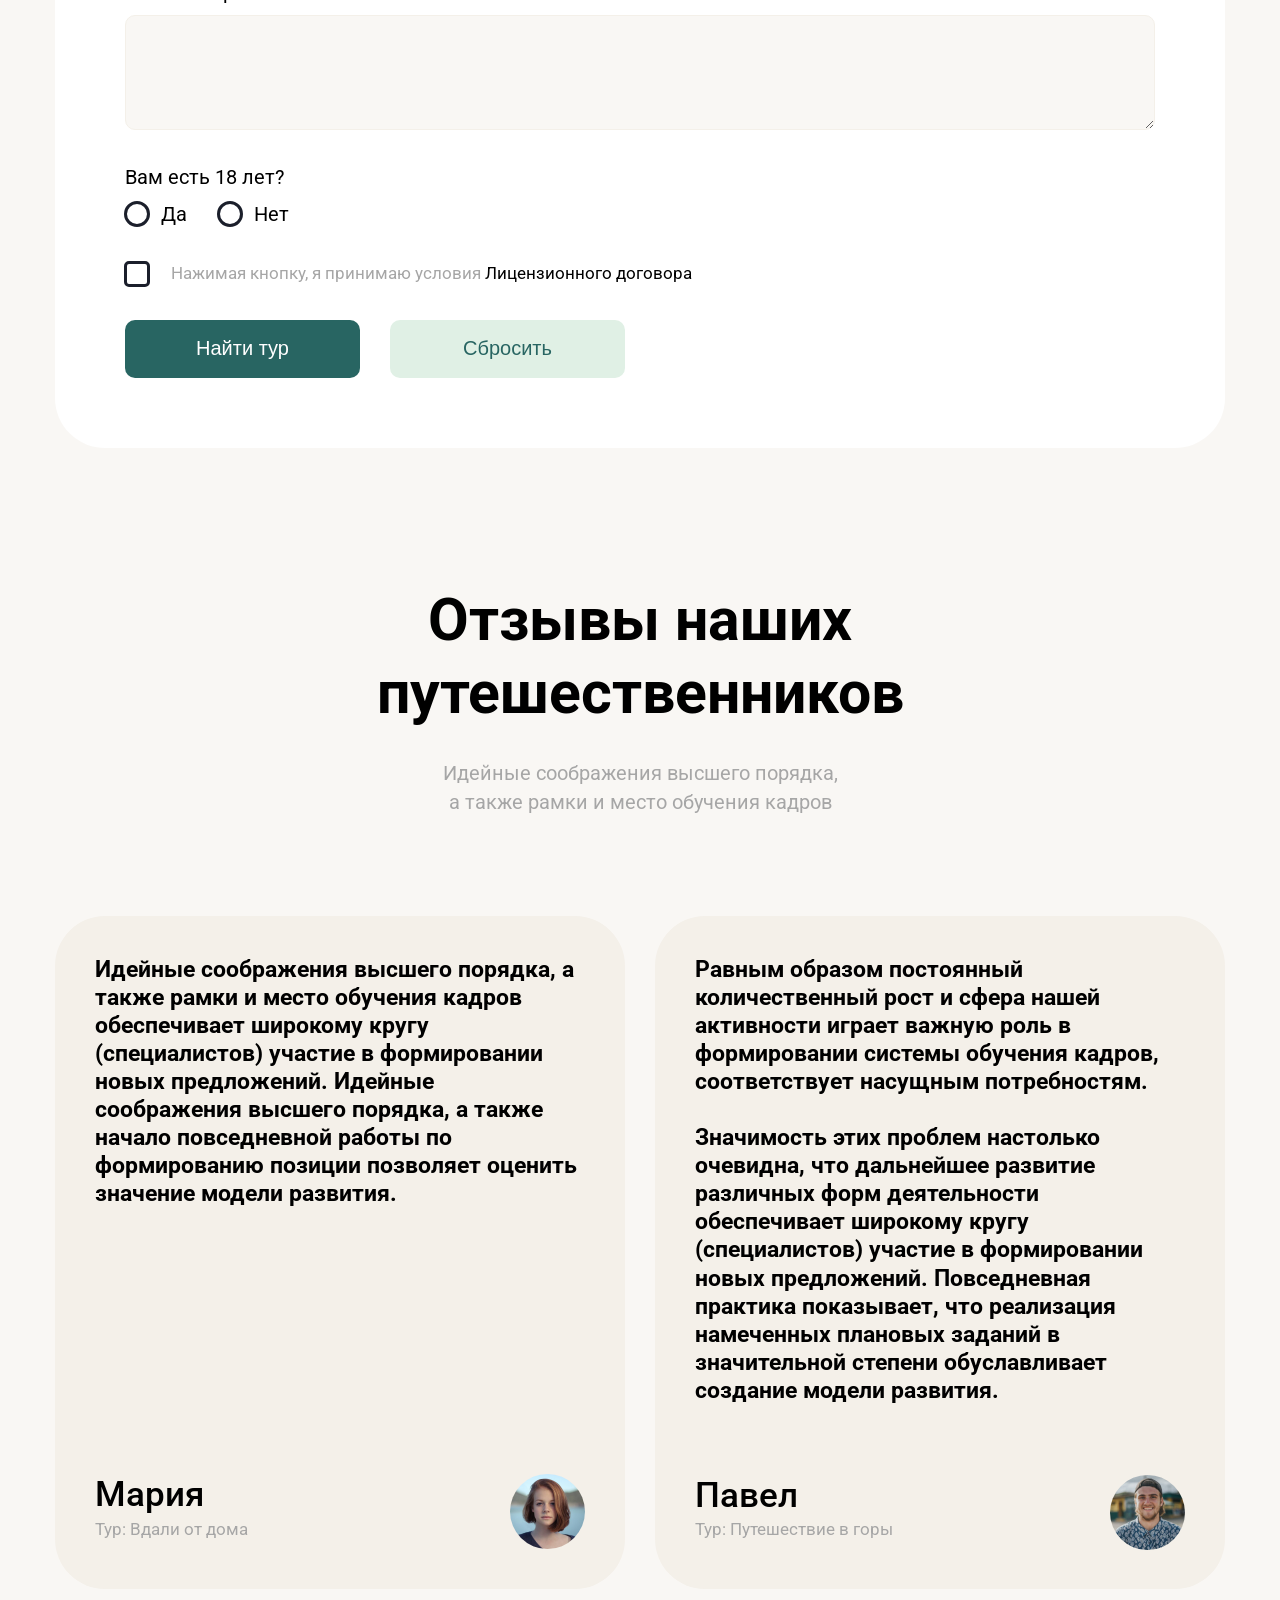
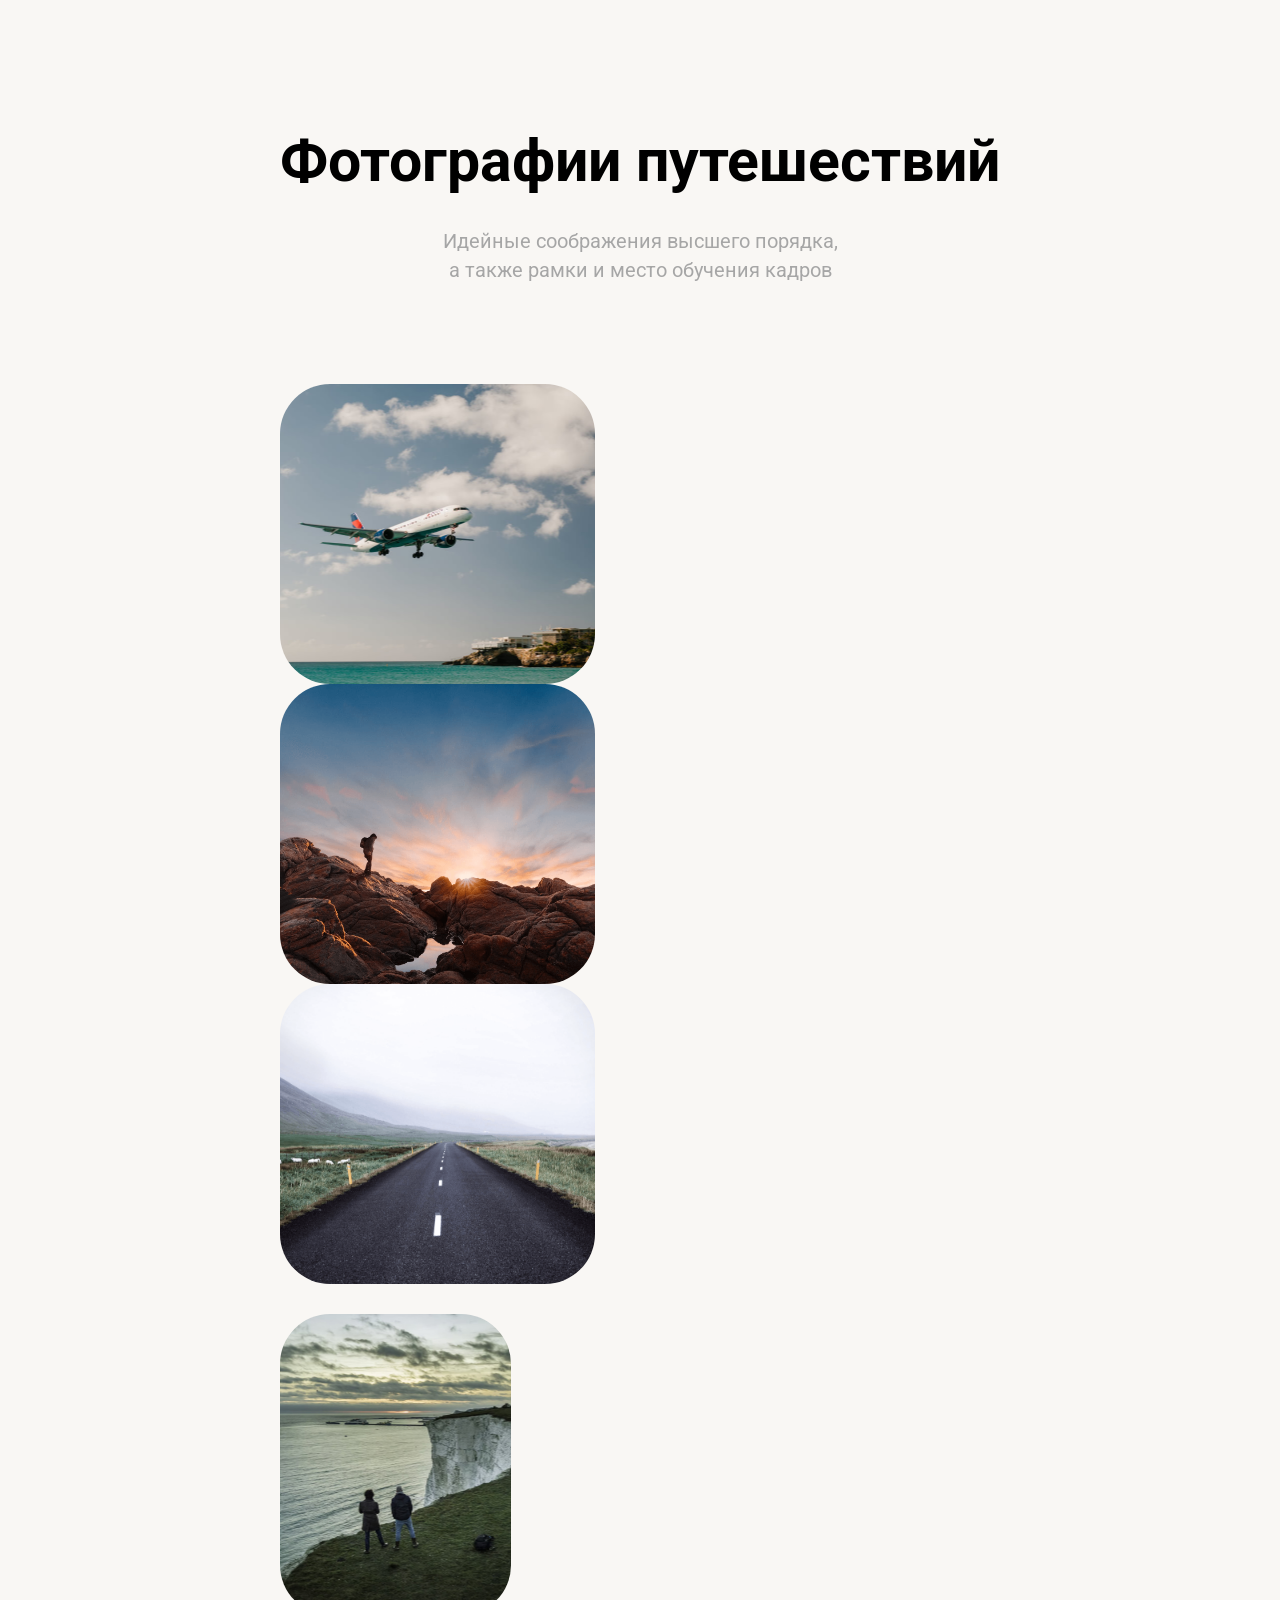
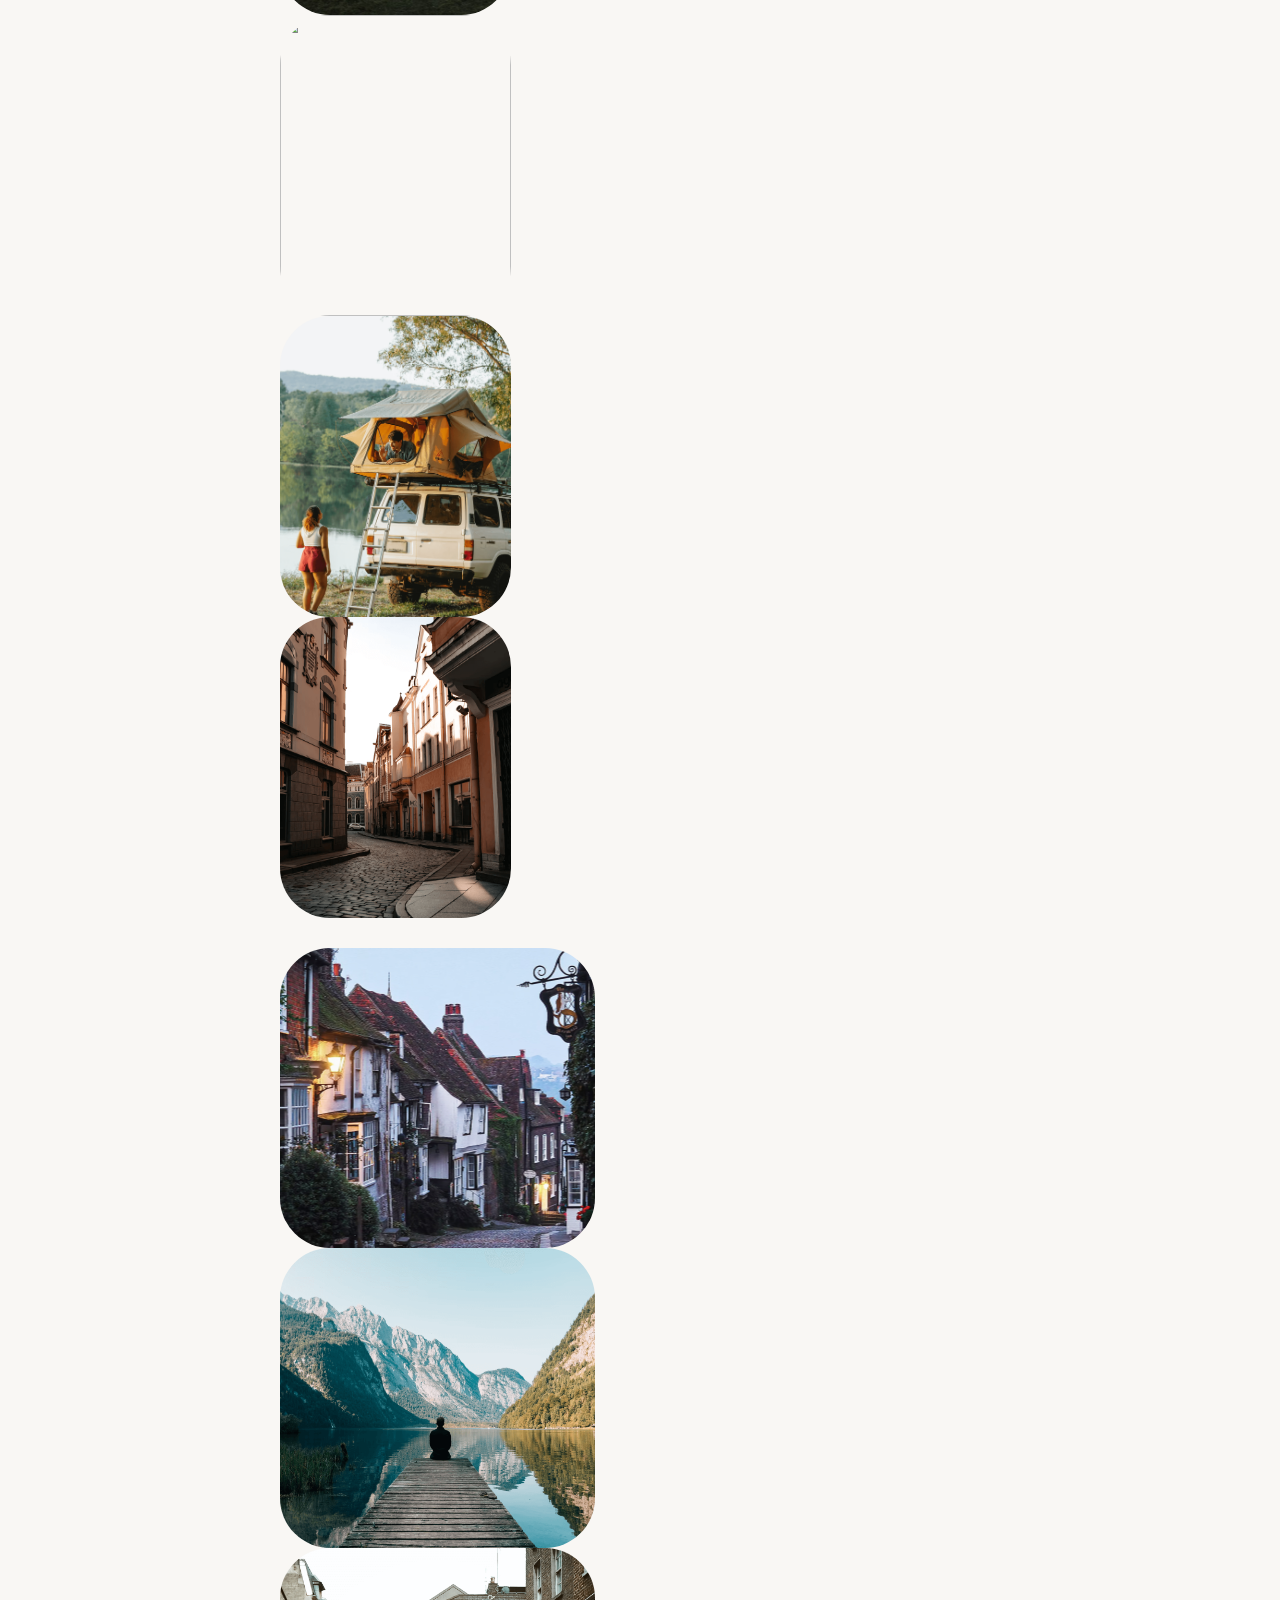
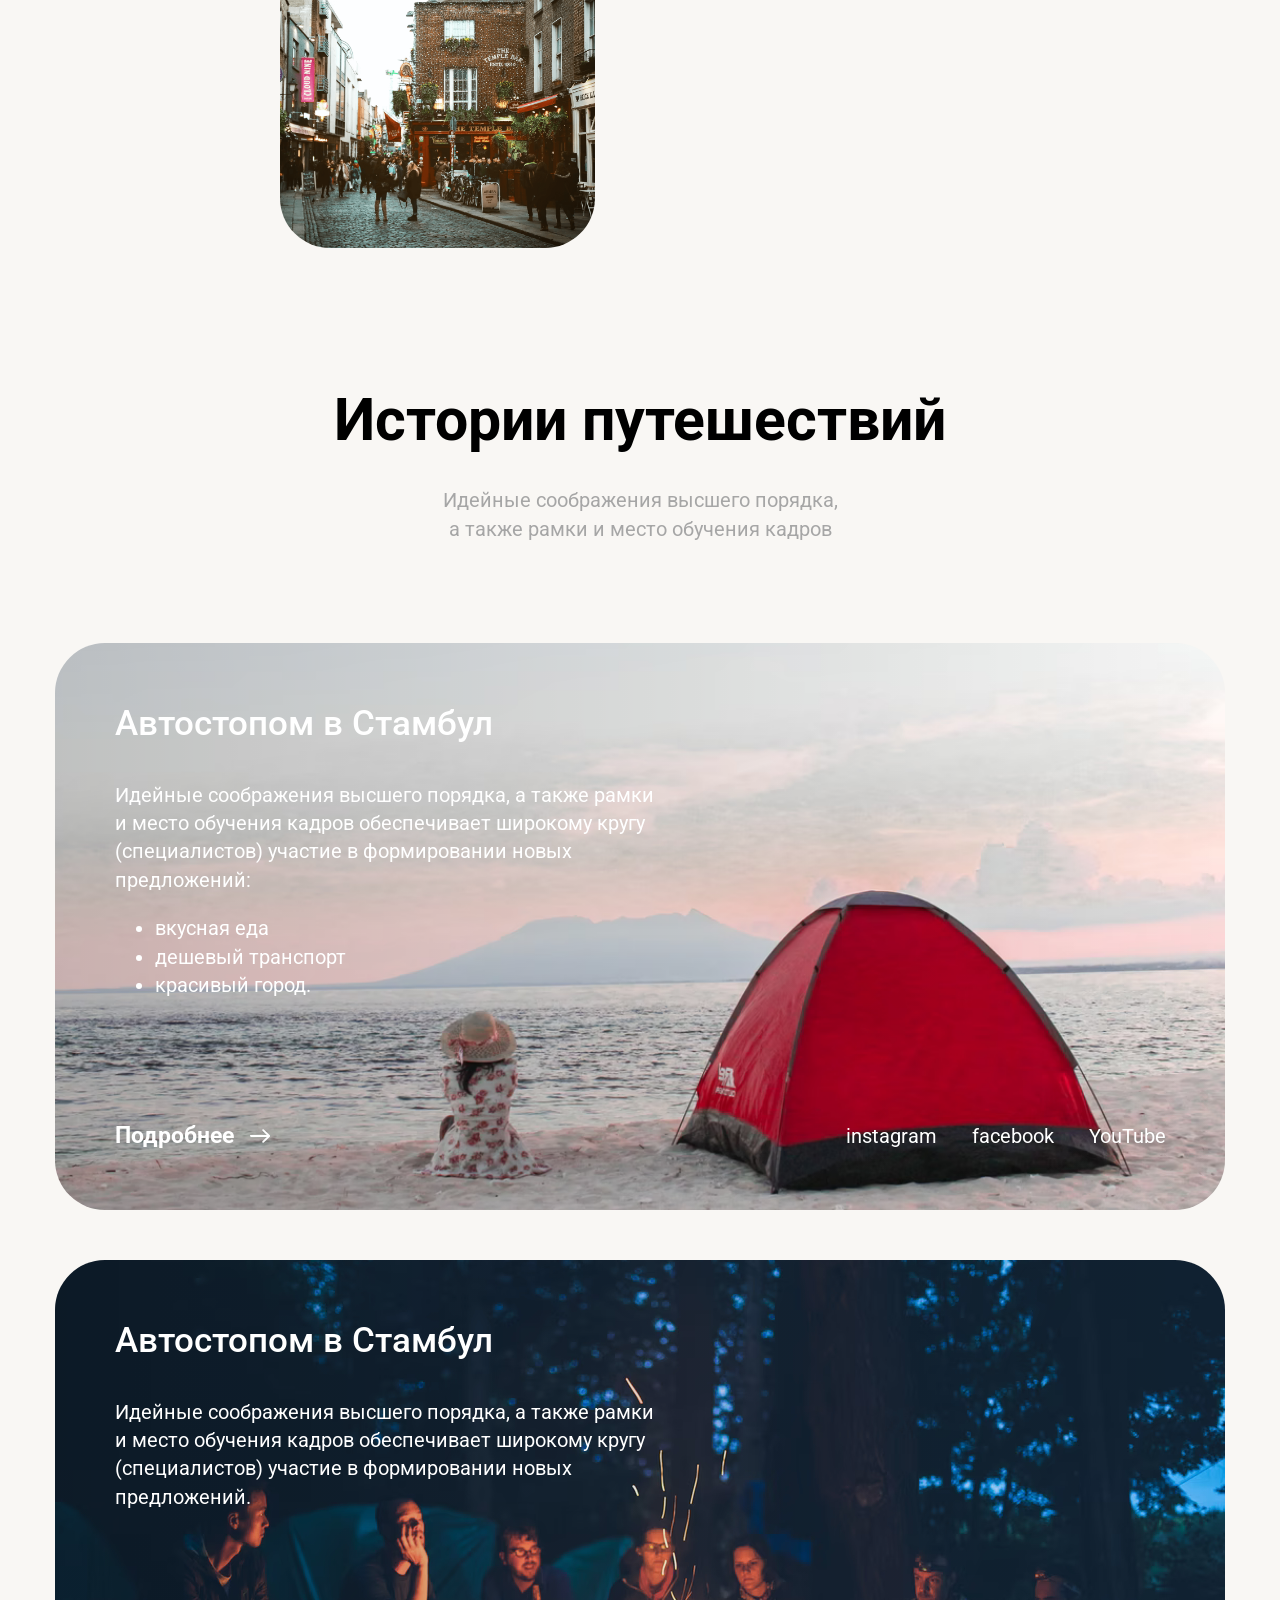
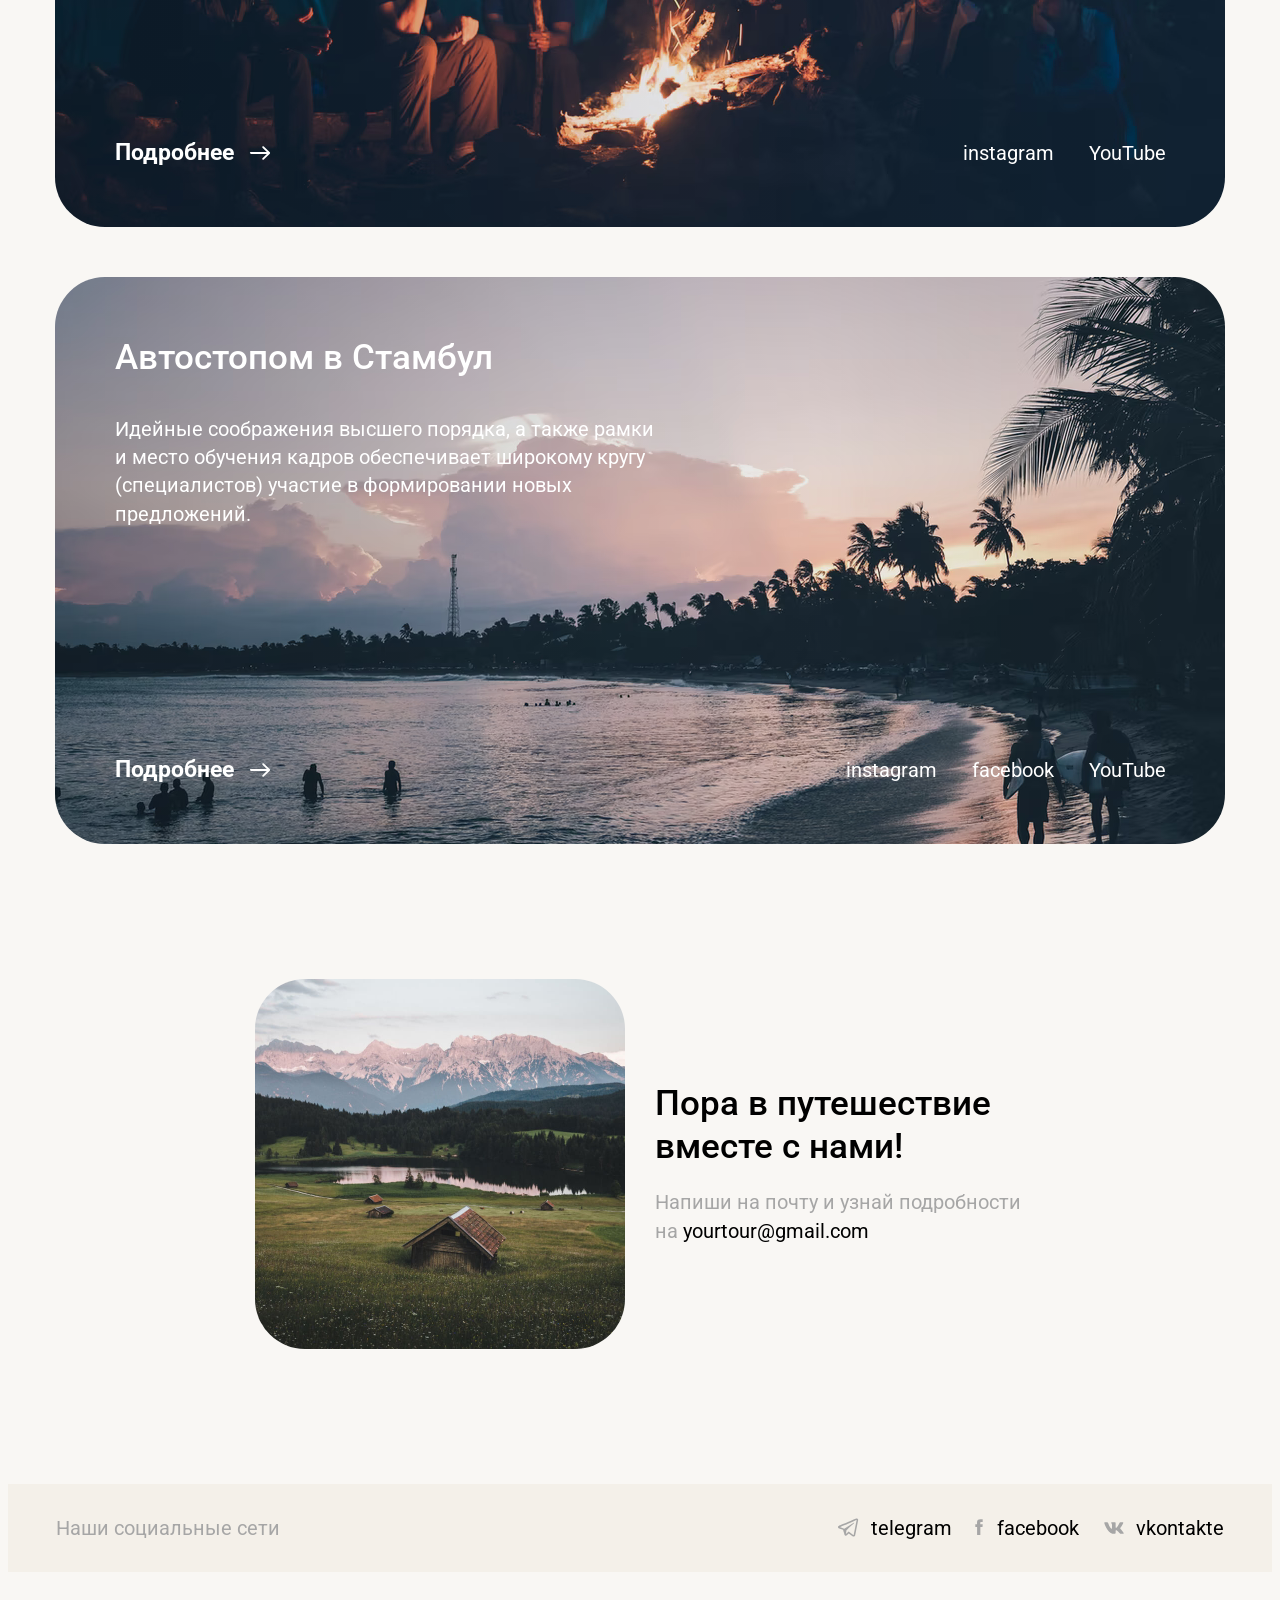
==== commit 10386a09: "test commit" ====
--- a/YourTour-Site.html
+++ b/YourTour-Site.html
@@ -1,374 +1,376 @@
-<!DOCTYPE html>
-<html lang="ru">
-<head>
-    <meta charset="UTF-8">
-    <meta name="viewport" content="width=device-width, initial-scale=1.0, user-scalable=no">
-
-    <meta name="title" content="Твоё идеальное путешествие">
-    <meta name="description" content="Выбери своё собственное идеальное путешествие и отправься в него вместе с нами!">
-    <meta name="keywords" content="путешествие, идеальное путешествие, тур, автостопом">
-
-    <link rel="icon" href="./resources-view/favicon32.png" type="image/png" sizes="32x32">
-    <link rel="stylesheet" href="./resources-code/body.css">
-
-    <link rel="preconnect" href="https://fonts.googleapis.com">
-    <link rel="preconnect" href="https://fonts.gstatic.com" crossorigin>
-    <link href="https://fonts.googleapis.com/css2?family=Roboto:ital,wght@0,100;0,300;0,400;0,500;0,700;0,900;1,100;1,300;1,400;1,500;1,700;1,900&display=swap" rel="stylesheet">
-
-    <title>Твоё идеальное путешествие</title>
-</head>
-
-<body>
-    <header>
-        <div class="head img"> <img class="head_img" src="./resources-view/header-img.png" alt="header image"></div>
-        <div class="head">
-            <div class="head_menu">
-                <div class="logo"><a href=""><img class="logo" src="./resources-view/YourTour.svg" alt="site_logo"></a></div>
-                <div class="head_menu_ref">
-                    <p class="head-menu normal no_margin"><a class="head_menu" href="#tours">Тур</a></p>
-                    <p class="head-menu normal no_margin"><a class="head_menu" href="#create-tour">Создать тур</a></p>
-                    <p class="head-menu normal no_margin"><a class="head_menu" href="#feedbacks">Отзывы</a></p>
-                    <p class="head-menu normal no_margin"><a class="head_menu" href="#histories">Истории</a></p>
-                </div>
-                <p class="head-menu normal no_margin"><a class="head_menu" href="tel:">+7 999 999 99 99</a></p>
-            </div>
-            <div class="head_content">
-                <h1 class="no_margin">Идеальные путеществия существуют</h1>
-                <p class="normal no_margin">Идейные соображения высшего порядка, а также рамки и место обучения кадров</p>
-                <button class="head_button" type="submit"><p class="normal no_margin">Найти тур</p></button>
-            </div>
-        </div>
-    </header>
-
-    <main>
-        <div class="fixed_menu unvisible">
-            <div class="logo"><a href=""><img class="logo black" src="./resources-view/YourTour.svg" alt="site_logo"></a></div>
-                <div class="head_menu_ref">
-                    <p class="head-menu normal no_margin"><a class="head_menu" href="#tours">Тур</a></p>
-                    <p class="head-menu normal no_margin"><a class="head_menu" href="#create-tour">Создать тур</a></p>
-                    <p class="head-menu normal no_margin"><a class="head_menu" href="#feedbacks">Отзывы</a></p>
-                    <p class="head-menu normal no_margin"><a class="head_menu" href="#histories">Истории</a></p>
-                </div>
-                <p class="head-menu normal no_margin"><a class="head_menu" href="tel:">+7 999 999 99 99</a></p>
-        </div>
-
-        <section class="tours fixed" id="tours">
-            <div class="description turs">
-                <h2 class="description turs">Выбери свой тур</h2>
-                <div class="tour_type_select">
-                    <p class="tours big no_margin active">Популярные</p>
-                    <p class="tours big no_margin">Авторские</p>
-                    <p class="tours big no_margin">Походы</p>
-                    <p class="tours big no_margin">Сплавы</p>
-                    <p class="tours big no_margin">Велопрогулки</p>
-                </div>
-            </div>
-            <div class="tours_cards">
-                <div class="tour">
-                    <div class="tour_photo"><img class="tour fixed" src="./resources-view/card tour photo-1.png" alt="tour photo"></div>
-                    <div class="tour_card_content">
-                        <div class="tour_description">
-                            <h3 class="no_margin">Путешествие в горы</h3>
-                            <p class="small no_margin">от 80 000 руб</p>
-                        </div>
-                        <div class="tour_footer">
-                            <p class="big no_margin">Подробнее</p>
-                            <img src="./resources-view/arrow bt.svg" alt="arrow" class="arrow">
-                        </div>
-                    </div>
-                </div>
-                <div class="tour">
-                    <div class="tour_photo"><img class="tour" src="./resources-view/card tour photo-2.png" alt="tour photo"></div>
-                    <div class="tour_card_content">
-                        <div class="tour_description">
-                            <h3 class="no_margin">Путешествие в горы</h3>
-                            <p class="small no_margin">от 80 000 руб</p>
-                        </div>
-                        <div class="tour_footer">
-                            <p class="big no_margin">Подробнее</p>
-                            <img src="./resources-view/arrow bt.svg" alt="arrow" class="arrow">
-                        </div>
-                    </div>
-                </div>
-                <div class="tour">
-                    <div class="tour_photo"><img class="tour" src="./resources-view/card tour photo-3.png" alt="tour photo"></div>
-                    <div class="tour_card_content">
-                        <div class="tour_description">
-                            <h3 class="no_margin">Путешествие в горы</h3>
-                            <p class="small no_margin">от 80 000 руб</p>
-                        </div>
-                        <div class="tour_footer">
-                            <p class="big no_margin">Подробнее</p>
-                            <img src="./resources-view/arrow bt.svg" alt="arrow" class="arrow">
-                        </div>
-                    </div>
-                </div>
-                <div class="tour">
-                    <div class="tour_photo"><img class="tour fixed" src="./resources-view/card tour photo-4.png" alt="tour photo"></div>
-                    <div class="tour_card_content">
-                        <div class="tour_description">
-                            <h3 class="no_margin">Путешествие в горы</h3>
-                            <p class="small no_margin">от 80 000 руб</p>
-                        </div>
-                        <div class="tour_footer">
-                            <p class="big no_margin">Подробнее</p>
-                            <img src="./resources-view/arrow bt.svg" alt="arrow" class="arrow">
-                        </div>
-                    </div>
-                </div>
-                <div class="tour">
-                    <div class="tour_photo"><img class="tour" src="./resources-view/card tour photo-5.jfif" alt="tour photo"></div>
-                    <div class="tour_card_content">
-                        <div class="tour_description">
-                            <h3 class="no_margin">Путешествие в горы</h3>
-                            <p class="small no_margin">от 80 000 руб</p>
-                        </div>
-                        <div class="tour_footer">
-                            <p class="big no_margin">Подробнее</p>
-                            <img src="./resources-view/arrow bt.svg" alt="arrow" class="arrow">
-                        </div>
-                    </div>
-                </div>
-                <div class="tour">
-                    <div class="tour_photo"><img class="tour" src="./resources-view/card tour photo-6.jpg" alt="tour photo"></div>
-                    <div class="tour_card_content">
-                        <div class="tour_description">
-                            <h3 class="no_margin">Путешествие в горы</h3>
-                            <p class="small no_margin">от 80 000 руб</p>
-                        </div>
-                        <div class="tour_footer">
-                            <p class="big no_margin">Подробнее</p>
-                            <img src="./resources-view/arrow bt.svg" alt="arrow" class="arrow">
-                        </div>
-                    </div>
-                </div>
-            </div>
-        </section>
-        <section class="create-tour" id="create-tour">
-            <div class="description">
-                <h2 class="description">Собери свой тур</h2>
-                <p class="description normal">Идейные соображения высшего порядка,
-                    а также рамки и место обучения кадров</p>
-            </div>
-            <form class="size_1920">
-                <div class="fields_group">
-                    <div class="field name">
-                        <p class="normal no_margin">Имя</p>
-                        <input type="text" name="name" placeholder="Введите Ваше имя" autocomplete="username">
-                    </div>
-                    <div class="field direction">
-                        <p class="normal no_margin">Направление</p>
-                        <select class="gray" name="direction" size="1">
-                            <option value="0" selected hidden>Куда хотите ехать</option>
-                            <option value="1">Тур: Путешествие в горы</option>
-                            <option value="2">Тур: Вдали от дома</option>
-                            <option value="3">Тур: Автостопом в Стамбул</option>
-                        </select>
-                    </div>
-                </div>
-                <div class="fields_group">
-                    <div class="field email">
-                        <p class="normal no_margin">Email</p>
-                        <input type="email" name="email" oninput="this.value = this.value.replace(/[^a-z, @, 0-9, .]/, '')" placeholder="example@mail.ru" autocomplete="email">
-                    </div>
-                    <div class="field phone">
-                        <p class="normal no_margin">Телефон</p>
-                        <input type="tel" name="phone" oninput="this.value = this.value.replace(/[^0-9, +]/, '')" pattern="(['+7']+[8]).[0-9]{3}.[0-9]{3}.[0-9]{4}" placeholder="+ 7 (_ _ _) _ _ _ - _ _ - _ _" autocomplete="tel">
-                    </div>
-                </div>
-                <div class="fields_group">
-                    <div class="field date">
-                        <p class="normal no_margin">Дата от</p>
-                        <input class="date gray" type="date" name="date from" placeholder="ДД.ММ.ГГГГ">
-                    </div>
-                    <div class="field date">
-                        <p class="normal no_margin">Дата до</p>
-                        <input class="date gray" type="date" name="date to" placeholder="ДД.ММ.ГГГГ">
-                    </div>
-                </div>
-                <div class="field comment">
-                    <p class="normal no_margin">Комментарий</p>
-                    <textarea name="comment"></textarea>
-                </div>
-                <div class="field age">
-                    <p class="normal no_margin">Вам есть 18 лет?</p>
-                    <div class="radio">
-                        <label><input type="radio" name="age" class="age" id="age_yes"><label class="custom_radio" for="age_yes"></label><p class="normal no_margin">Да</p></label>
-                        <label><input type="radio" name="age" class="age" id="age_no"><label class="custom_radio" for="age_no"></label><p class="normal no_margin">Нет</p></label>
-                    </div>
-                </div>
-                <div class="licens"><input type="checkbox" id="licens" name="licens" class="licens"><label class="custom_check" for="licens"></label><p class="small no_margin gray">   Нажимая кнопку, я принимаю условия <span class="licens">Лицензионного договора</span></p></div>
-                <div class="buttons">
-                    <button class="submit" type="submit">Найти тур</button>
-                    <button class="reset" type="reset">Сбросить</button>
-                </div>
-            </form>
-        </section>
-        <section class="feedbacks " id="feedbacks">
-            <div class="description">
-                <h2 class="description">Отзывы наших путешественников</h2>
-                <p class="description normal">Идейные соображения высшего порядка,
-                    а также рамки и место обучения кадров</p>
-            </div>
-            <div class="feedbacks">
-                <article class="feedbacks_feedback">
-                    <p class="big feedbacks_feedback_text">Идейные соображения высшего порядка, а также рамки и место обучения кадров обеспечивает широкому кругу (специалистов) участие в формировании новых предложений. Идейные соображения высшего порядка, а также начало повседневной работы по формированию позиции позволяет оценить значение модели развития.</p>
-                    <div class="feedbacks_feedback_feedbacker">
-                        <div class="feedbacks_feedback_feedbacker_info">
-                            <h3 class="feedbacks_feedback_feedbacker_info_name">Мария</h3>
-                            <p class="small feedbacks_feedback_feedbacker_info_tour">Тур: Вдали от дома</p>
-                        </div>
-                        <img class="feedbacks_feedback_feedbacker_photo" src="resources-view/review-photo-1.jpg" width="75" height="75" alt="Фото" style="border-radius: 100px;">
-                    </div>
-                </article>
-                <article class="feedbacks_feedback">
-                    <p class="big feedbacks_feedback_text">Равным образом постоянный количественный рост и сфера нашей активности играет важную роль в формировании системы обучения кадров, соответствует насущным потребностям.
-
-                        <br><br>Значимость этих проблем настолько очевидна, что дальнейшее развитие различных форм деятельности обеспечивает широкому кругу (специалистов) участие в формировании новых предложений. Повседневная практика показывает, что реализация намеченных плановых заданий в значительной степени обуславливает создание модели развития.</p>
-                    <div class="feedbacks_feedback_feedbacker">
-                        <div class="feedbacks_feedback_feedbacker_info">
-                            <h3 class="feedbacks_feedback_feedbacker_info_name">Павел</h3>
-                            <p class="small feedbacks_feedback_feedbacker_info_tour">Тур: Путешествие в горы</p>
-                        </div>
-                        <img class="feedbacks_feedbacker-photo" src="resources-view/review photo-2.jpg" width="75" height="75" alt="Фото" style="border-radius: 100px;">
-                    </div>
-                </article>
-            </div>
-        </section>
-        <section class="photos" id="photos">
-            <div class="description">
-                <h2 class="description" style="max-width: none;">Фотографии путешествий</h2>
-                <p class="normal description">Идейные соображения высшего порядка,
-                    а также рамки и место обучения кадров</p>
-            </div>
-            <div class="photos">
-                <div class="photos_line I">
-                    <div class="photos_photo"><img class="photos_photo" src="./resources-view/travel photo-1.jpg"></div>
-                    <div class="photos_photo on_fhd"><img class="photos_photo" src="./resources-view/travel photo-2.jpg"></div>
-                    <div class="photos_photo on_1024"><img class="photos_photo fixed" src="./resources-view/travel photo-3.png"></div>
-                    <div class="photos_photo"><img class="photos_photo" src="./resources-view/travel photo-4.png"></div>
-                </div>
-                <div class="photos_line II">
-                    <div class="photos_photo narrow"><img class="photos_photo narrow" src="./resources-view/travel photo-5.jpg"></div>
-                    <div class="photos_photo narrow on_1024"><img class="photos_photo narrow" src="./resources-view/travel photo-6.png"></div>
-                    <div class="photos_photo narrow on_fhd"><img class="photos_photo narrow" src="./resources-view/travel photo-7.jpg"></div>
-                    <div class="photos_photo narrow"><img class="photos_photo narrow fixed" src="./resources-view/travel photo-8.png"></div>
-                    <div class="photos_photo narrow"><img class="photos_photo narrow fixed" src="./resources-view/travel photo-13.png"></div>
-                </div>
-                <div class="photos_line III">
-                    <div class="photos_photo"><img class="photos_photo move_on_mobile" src="./resources-view/travel photo-9.jpg"></div>
-                    <div class="photos_photo"><img class="photos_photo" src="./resources-view/travel photo-10.png"></div>
-                    <div class="photos_photo on_1024"><img class="photos_photo" src="./resources-view/travel photo-11.png"></div>
-                    <div class="photos_photo on_fhd"><img class="photos_photo" src="./resources-view/travel photo-12.jpg"></div>
-                </div>
-            </div>
-        </section>
-        <section class="histories" id="histories">
-            <div class="description">
-                <h2 class="description histories">Истории путешествий</h2>
-                <p class="normal description">Идейные соображения высшего порядка,
-                    а также рамки и место обучения кадров</p>
-            </div>
-            <div class="histories">
-                <div class="history one">
-                    <div class="history_image"><img src="./resources-view/story photo 1.png" alt="Story photo 1" class="story rotated uped"></div>
-                    <div class="history_description">
-                        <h3 class="history_description">Автостопом в Стамбул</h3>
-                        <p class="normal history_description">Идейные соображения высшего порядка, а также рамки и место обучения кадров обеспечивает широкому кругу (специалистов) участие в формировании новых предложений:
-
-                            <ul class="history_description">
-                                <li>вкусная еда</li>
-                                <li>дешевый транспорт</li>
-                                <li>красивый город.</li>
-                            </ul>
-                        </p>
-                    </div>
-                    <div class="history_footer">
-                        <div class="history_footer_more">
-                            <p class="big no_margin">Подробнее</p>
-                            <img src="./resources-view/arrow bt.svg" alt="arrow" class="arrow">
-                        </div>
-                        <div class="history_footer_social">
-                            <p class="normal no_margin social">instagram</p>
-                            <p class="normal no_margin social">facebook</p>
-                            <p class="normal no_margin social">YouTube</p>
-                        </div>
-                    </div>
-                </div>
-                <div class="history two">
-                    <div class="history_image"><img src="./resources-view/story photo 2.png" alt="Story photo 2" class="story"></div>
-                    <div class="history_description">
-                        <h3 class="history_description">Автостопом в Стамбул</h3>
-                        <p class="normal history_description">Идейные соображения высшего порядка, а также рамки и место обучения кадров обеспечивает широкому кругу (специалистов) участие в формировании новых предложений.
-                        </p>
-                    </div>
-                    <div class="history_footer">
-                        <div class="history_footer_more">
-                            <p class="big no_margin">Подробнее</p>
-                            <img src="./resources-view/arrow bt.svg" alt="arrow" class="arrow">
-                        </div>
-                        <div class="history_footer_social">
-                            <p class="normal no_margin social">instagram</p>
-                            <p class="normal no_margin social">YouTube</p>
-                        </div>
-                    </div>
-                </div>
-                <div class="history three">
-                    <div class="history_image"><img src="./resources-view/story photo 3.png" alt="Story photo 3" class="story rotated"></div>
-                    <div class="history_description">
-                        <h3 class="history_description">Автостопом в Стамбул</h3>
-                        <p class="normal history_description">Идейные соображения высшего порядка, а также рамки и место обучения кадров обеспечивает широкому кругу (специалистов) участие в формировании новых предложений.
-                        </p>
-                    </div>
-                    <div class="history_footer">
-                        <div class="history_footer_more">
-                            <p class="big no_margin">Подробнее</p>
-                            <img src="./resources-view/arrow bt.svg" alt="arrow" class="arrow">
-                        </div>
-                        <div class="history_footer_social">
-                            <p class="normal no_margin social">instagram</p>
-                            <p class="normal no_margin social">facebook</p>
-                            <p class="normal no_margin social">YouTube</p>
-                        </div>
-                    </div>
-                </div>
-            </div>
-        </section>
-        <section class="CTA">
-            <div class="CTA">
-                <div class="CTA_photo">
-                    <img src="./resources-view/footer photo.jpg" alt="Изображение" class="CTA_photo">
-                </div>
-                <div class="CTA_description">
-                    <h3 class="CTA_description">Пора в путешествие вместе с нами!</h3>
-                    <p class="normal gray no_margin">Напиши на почту и узнай подробности на <a class="CTA email" href="mailto:">yourtour@gmail.com</a></p>
-                </div>
-            </div>
-        </section>
-    </main>
-
-    <footer class="site_footer">
-        <div class="footer size_1920">
-            <div class="footer_content">
-                <p class="normal gray no_margin">Наши социальные сети</p>
-            </div>
-            <div class="footer_content social">
-                <div class="social_url">
-                    <img src="./resources-view/Vector.svg" alt="telegram" class="telegram">
-                    <p class="normal no_margin">telegram</p>
-                </div>
-                <div class="social_url">
-                    <img src="./resources-view/fb.svg" alt="facebook" class="facebook">
-                    <p class="normal no_margin">facebook</p>
-                </div>
-                <div class="social_url">
-                    <img src="./resources-view/vk.svg" alt="vk" class="vk">
-                    <p class="normal no_margin">vkontakte</p>
-                </div>
-            
-            </div>
-        </div>
-        <script src="./resources-code/script.js"></script>
-    </footer>
-</body>
+<!DOCTYPE html>
+<html lang="ru">
+<head>
+    <meta charset="UTF-8">
+    <meta name="viewport" content="width=device-width, initial-scale=1.0, user-scalable=no">
+
+    <meta name="title" content="Твоё идеальное путешествие">
+    <meta name="description" content="Выбери своё собственное идеальное путешествие и отправься в него вместе с нами!">
+    <meta name="keywords" content="путешествие, идеальное путешествие, тур, автостопом">
+
+    <link rel="icon" href="./resources-view/favicon32.png" type="image/png" sizes="32x32">
+    <link rel="stylesheet" href="./resources-code/body.css">
+
+    <link rel="preconnect" href="https://fonts.googleapis.com">
+    <link rel="preconnect" href="https://fonts.gstatic.com" crossorigin>
+    <link href="https://fonts.googleapis.com/css2?family=Roboto:ital,wght@0,100;0,300;0,400;0,500;0,700;0,900;1,100;1,300;1,400;1,500;1,700;1,900&display=swap" rel="stylesheet">
+
+    <title>Твоё идеальное путешествие</title>
+</head>
+
+<body>
+    <div class="body">
+    <header>
+        <div class="head img"> <img class="head_img" src="./resources-view/header-img.png" alt="header image"></div>
+        <div class="head">
+            <div class="head_menu">
+                <div class="logo"><a href=""><img class="logo" src="./resources-view/YourTour.svg" alt="site_logo"></a></div>
+                <div class="head_menu_ref">
+                    <p class="head-menu normal no_margin"><a class="head_menu" href="#tours">Тур</a></p>
+                    <p class="head-menu normal no_margin"><a class="head_menu" href="#create-tour">Создать тур</a></p>
+                    <p class="head-menu normal no_margin"><a class="head_menu" href="#feedbacks">Отзывы</a></p>
+                    <p class="head-menu normal no_margin"><a class="head_menu" href="#histories">Истории</a></p>
+                </div>
+                <p class="head-menu normal no_margin"><a class="head_menu" href="tel:">+7 999 999 99 99</a></p>
+            </div>
+            <div class="head_content">
+                <h1 class="no_margin">Идеальные путешествия существуют</h1>
+                <p class="normal no_margin">Идейные соображения высшего порядка, а также рамки и место обучения кадров</p>
+                <button class="head_button" type="submit"><p class="normal no_margin">Найти тур</p></button>
+            </div>
+        </div>
+    </header>
+
+    <main>
+        <div class="fixed_menu unvisible">
+            <div class="logo"><a href=""><img class="logo black" src="./resources-view/YourTour.svg" alt="site_logo"></a></div>
+                <div class="head_menu_ref">
+                    <p class="head-menu normal no_margin"><a class="head_menu" href="#tours">Тур</a></p>
+                    <p class="head-menu normal no_margin"><a class="head_menu" href="#create-tour">Создать тур</a></p>
+                    <p class="head-menu normal no_margin"><a class="head_menu" href="#feedbacks">Отзывы</a></p>
+                    <p class="head-menu normal no_margin"><a class="head_menu" href="#histories">Истории</a></p>
+                </div>
+                <p class="head-menu normal no_margin"><a class="head_menu" href="tel:">+7 999 999 99 99</a></p>
+        </div>
+
+        <section class="tours fixed" id="tours">
+            <div class="description tours">
+                <h2 class="description tours">Выбери свой тур</h2>
+                <div class="tour_type_select">
+                    <p class="tours big no_margin active">Популярные</p>
+                    <p class="tours big no_margin">Авторские</p>
+                    <p class="tours big no_margin">Походы</p>
+                    <p class="tours big no_margin">Сплавы</p>
+                    <p class="tours big no_margin">Велопрогулки</p>
+                </div>
+            </div>
+            <div class="tours_cards">
+                <div class="tour">
+                    <div class="tour_photo"><img class="tour fixed" src="./resources-view/card tour photo-1.png" alt="tour photo"></div>
+                    <div class="tour_card_content">
+                        <div class="tour_description">
+                            <h3 class="no_margin">Путешествие в горы</h3>
+                            <p class="small no_margin">от 80 000 руб</p>
+                        </div>
+                        <div class="tour_footer">
+                            <p class="big no_margin">Подробнее</p>
+                            <img src="./resources-view/arrow bt.svg" alt="arrow" class="arrow">
+                        </div>
+                    </div>
+                </div>
+                <div class="tour">
+                    <div class="tour_photo"><img class="tour" src="./resources-view/card tour photo-2.png" alt="tour photo"></div>
+                    <div class="tour_card_content">
+                        <div class="tour_description">
+                            <h3 class="no_margin">Путешествие в горы</h3>
+                            <p class="small no_margin">от 80 000 руб</p>
+                        </div>
+                        <div class="tour_footer">
+                            <p class="big no_margin">Подробнее</p>
+                            <img src="./resources-view/arrow bt.svg" alt="arrow" class="arrow">
+                        </div>
+                    </div>
+                </div>
+                <div class="tour">
+                    <div class="tour_photo"><img class="tour" src="./resources-view/card tour photo-3.png" alt="tour photo"></div>
+                    <div class="tour_card_content">
+                        <div class="tour_description">
+                            <h3 class="no_margin">Путешествие в горы</h3>
+                            <p class="small no_margin">от 80 000 руб</p>
+                        </div>
+                        <div class="tour_footer">
+                            <p class="big no_margin">Подробнее</p>
+                            <img src="./resources-view/arrow bt.svg" alt="arrow" class="arrow">
+                        </div>
+                    </div>
+                </div>
+                <div class="tour">
+                    <div class="tour_photo"><img class="tour fixed" src="./resources-view/card tour photo-4.png" alt="tour photo"></div>
+                    <div class="tour_card_content">
+                        <div class="tour_description">
+                            <h3 class="no_margin">Путешествие в горы</h3>
+                            <p class="small no_margin">от 80 000 руб</p>
+                        </div>
+                        <div class="tour_footer">
+                            <p class="big no_margin">Подробнее</p>
+                            <img src="./resources-view/arrow bt.svg" alt="arrow" class="arrow">
+                        </div>
+                    </div>
+                </div>
+                <div class="tour">
+                    <div class="tour_photo"><img class="tour" src="./resources-view/card tour photo-5.jfif" alt="tour photo"></div>
+                    <div class="tour_card_content">
+                        <div class="tour_description">
+                            <h3 class="no_margin">Путешествие в горы</h3>
+                            <p class="small no_margin">от 80 000 руб</p>
+                        </div>
+                        <div class="tour_footer">
+                            <p class="big no_margin">Подробнее</p>
+                            <img src="./resources-view/arrow bt.svg" alt="arrow" class="arrow">
+                        </div>
+                    </div>
+                </div>
+                <div class="tour">
+                    <div class="tour_photo"><img class="tour" src="./resources-view/card tour photo-6.jpg" alt="tour photo"></div>
+                    <div class="tour_card_content">
+                        <div class="tour_description">
+                            <h3 class="no_margin">Путешествие в горы</h3>
+                            <p class="small no_margin">от 80 000 руб</p>
+                        </div>
+                        <div class="tour_footer">
+                            <p class="big no_margin">Подробнее</p>
+                            <img src="./resources-view/arrow bt.svg" alt="arrow" class="arrow">
+                        </div>
+                    </div>
+                </div>
+            </div>
+        </section>
+        <section class="create-tour" id="create-tour">
+            <div class="description">
+                <h2 class="description">Собери свой тур</h2>
+                <p class="description normal">Идейные соображения высшего порядка,
+                    а также рамки и место обучения кадров</p>
+            </div>
+            <form class="size_1920">
+                <div class="fields_group">
+                    <div class="field name">
+                        <p class="normal no_margin">Имя</p>
+                        <input type="text" name="name" placeholder="Введите Ваше имя" autocomplete="username">
+                    </div>
+                    <div class="field direction">
+                        <p class="normal no_margin">Направление</p>
+                        <select class="gray" name="direction" size="1">
+                            <option value="0" selected hidden>Куда хотите ехать</option>
+                            <option value="1">Тур: Путешествие в горы</option>
+                            <option value="2">Тур: Вдали от дома</option>
+                            <option value="3">Тур: Автостопом в Стамбул</option>
+                        </select>
+                    </div>
+                </div>
+                <div class="fields_group">
+                    <div class="field email">
+                        <p class="normal no_margin">Email</p>
+                        <input type="email" name="email" oninput="this.value = this.value.replace(/[^a-z, @, 0-9, .]/, '')" placeholder="example@mail.ru" autocomplete="email">
+                    </div>
+                    <div class="field phone">
+                        <p class="normal no_margin">Телефон</p>
+                        <input type="tel" name="phone" oninput="this.value = this.value.replace(/[^0-9, +]/, '')" pattern="(['+7']+[8]).[0-9]{3}.[0-9]{3}.[0-9]{4}" placeholder="+ 7 (_ _ _) _ _ _ - _ _ - _ _" autocomplete="tel">
+                    </div>
+                </div>
+                <div class="fields_group">
+                    <div class="field date">
+                        <p class="normal no_margin">Дата от</p>
+                        <input class="date gray" type="date" name="date from" placeholder="ДД.ММ.ГГГГ">
+                    </div>
+                    <div class="field date">
+                        <p class="normal no_margin">Дата до</p>
+                        <input class="date gray" type="date" name="date to" placeholder="ДД.ММ.ГГГГ">
+                    </div>
+                </div>
+                <div class="field comment">
+                    <p class="normal no_margin">Комментарий</p>
+                    <textarea name="comment"></textarea>
+                </div>
+                <div class="field age">
+                    <p class="normal no_margin">Вам есть 18 лет?</p>
+                    <div class="radio">
+                        <label><input type="radio" name="age" class="age" id="age_yes"><label class="custom_radio" for="age_yes"></label><p class="normal no_margin">Да</p></label>
+                        <label><input type="radio" name="age" class="age" id="age_no"><label class="custom_radio" for="age_no"></label><p class="normal no_margin">Нет</p></label>
+                    </div>
+                </div>
+                <div class="licens"><input type="checkbox" id="licens" name="licens" class="licens"><label class="custom_check" for="licens"></label><p class="small no_margin gray">   Нажимая кнопку, я принимаю условия <span class="licens">Лицензионного договора</span></p></div>
+                <div class="buttons">
+                    <button class="submit" type="submit">Найти тур</button>
+                    <button class="reset" type="reset">Сбросить</button>
+                </div>
+            </form>
+        </section>
+        <section class="feedbacks " id="feedbacks">
+            <div class="description">
+                <h2 class="description">Отзывы наших путешественников</h2>
+                <p class="description normal">Идейные соображения высшего порядка,
+                    а также рамки и место обучения кадров</p>
+            </div>
+            <div class="feedbacks">
+                <article class="feedbacks_feedback">
+                    <p class="big feedbacks_feedback_text">Идейные соображения высшего порядка, а также рамки и место обучения кадров обеспечивает широкому кругу (специалистов) участие в формировании новых предложений. Идейные соображения высшего порядка, а также начало повседневной работы по формированию позиции позволяет оценить значение модели развития.</p>
+                    <div class="feedbacks_feedback_feedbacker">
+                        <div class="feedbacks_feedback_feedbacker_info">
+                            <h3 class="feedbacks_feedback_feedbacker_info_name">Мария</h3>
+                            <p class="small feedbacks_feedback_feedbacker_info_tour no_margin">Тур: Вдали от дома</p>
+                        </div>
+                        <img class="feedbacks_feedback_feedbacker_photo" src="resources-view/review-photo-1.jpg" width="75" height="75" alt="Фото" style="border-radius: 100px;">
+                    </div>
+                </article>
+                <article class="feedbacks_feedback">
+                    <p class="big feedbacks_feedback_text">Равным образом постоянный количественный рост и сфера нашей активности играет важную роль в формировании системы обучения кадров, соответствует насущным потребностям.
+
+                        <br><br>Значимость этих проблем настолько очевидна, что дальнейшее развитие различных форм деятельности обеспечивает широкому кругу (специалистов) участие в формировании новых предложений. Повседневная практика показывает, что реализация намеченных плановых заданий в значительной степени обуславливает создание модели развития.</p>
+                    <div class="feedbacks_feedback_feedbacker">
+                        <div class="feedbacks_feedback_feedbacker_info">
+                            <h3 class="feedbacks_feedback_feedbacker_info_name">Павел</h3>
+                            <p class="small feedbacks_feedback_feedbacker_info_tour no_margin">Тур: Путешествие в горы</p>
+                        </div>
+                        <img class="feedbacks_feedbacker-photo" src="resources-view/review photo-2.jpg" width="75" height="75" alt="Фото" style="border-radius: 100px;">
+                    </div>
+                </article>
+            </div>
+        </section>
+        <section class="photos" id="photos">
+            <div class="description">
+                <h2 class="description" style="max-width: none;">Фотографии путешествий</h2>
+                <p class="normal description">Идейные соображения высшего порядка,
+                    а также рамки и место обучения кадров</p>
+            </div>
+            <div class="photos">
+                <div class="photos_line I">
+                    <div class="photos_photo"><img class="photos_photo" src="./resources-view/travel photo-1.jpg"></div>
+                    <div class="photos_photo on_fhd"><img class="photos_photo" src="./resources-view/travel photo-2.jpg"></div>
+                    <div class="photos_photo on_1024"><img class="photos_photo fixed" src="./resources-view/travel photo-3.png"></div>
+                    <div class="photos_photo"><img class="photos_photo" src="./resources-view/travel photo-4.png"></div>
+                </div>
+                <div class="photos_line II">
+                    <div class="photos_photo narrow"><img class="photos_photo narrow" src="./resources-view/travel photo-5.jpg"></div>
+                    <div class="photos_photo narrow on_1024"><img class="photos_photo narrow" src="./resources-view/travel photo-6.png"></div>
+                    <div class="photos_photo narrow on_fhd"><img class="photos_photo narrow" src="./resources-view/travel photo-7.jpg"></div>
+                    <div class="photos_photo narrow"><img class="photos_photo narrow fixed" src="./resources-view/travel photo-8.png"></div>
+                    <div class="photos_photo narrow"><img class="photos_photo narrow fixed" src="./resources-view/travel photo-13.png"></div>
+                </div>
+                <div class="photos_line III">
+                    <div class="photos_photo"><img class="photos_photo move_on_mobile" src="./resources-view/travel photo-9.jpg"></div>
+                    <div class="photos_photo"><img class="photos_photo" src="./resources-view/travel photo-10.png"></div>
+                    <div class="photos_photo on_1024"><img class="photos_photo" src="./resources-view/travel photo-11.png"></div>
+                    <div class="photos_photo on_fhd"><img class="photos_photo" src="./resources-view/travel photo-12.jpg"></div>
+                </div>
+            </div>
+        </section>
+        <section class="histories" id="histories">
+            <div class="description">
+                <h2 class="description histories">Истории путешествий</h2>
+                <p class="normal description">Идейные соображения высшего порядка,
+                    а также рамки и место обучения кадров</p>
+            </div>
+            <div class="histories">
+                <div class="history one">
+                    <div class="history_image"><img src="./resources-view/story photo 1.png" alt="Story photo 1" class="story rotated uped"></div>
+                    <div class="history_description">
+                        <h3 class="history_description">Автостопом в Стамбул</h3>
+                        <p class="normal history_description">Идейные соображения высшего порядка, а также рамки и место обучения кадров обеспечивает широкому кругу (специалистов) участие в формировании новых предложений:
+
+                            <ul class="history_description">
+                                <li>вкусная еда</li>
+                                <li>дешевый транспорт</li>
+                                <li>красивый город.</li>
+                            </ul>
+                        </p>
+                    </div>
+                    <div class="history_footer">
+                        <div class="history_footer_more">
+                            <p class="big no_margin">Подробнее</p>
+                            <img src="./resources-view/arrow bt.svg" alt="arrow" class="arrow">
+                        </div>
+                        <div class="history_footer_social">
+                            <p class="normal no_margin social">instagram</p>
+                            <p class="normal no_margin social">facebook</p>
+                            <p class="normal no_margin social">YouTube</p>
+                        </div>
+                    </div>
+                </div>
+                <div class="history two">
+                    <div class="history_image"><img src="./resources-view/story photo 2.png" alt="Story photo 2" class="story"></div>
+                    <div class="history_description">
+                        <h3 class="history_description">Автостопом в Стамбул</h3>
+                        <p class="normal history_description">Идейные соображения высшего порядка, а также рамки и место обучения кадров обеспечивает широкому кругу (специалистов) участие в формировании новых предложений.
+                        </p>
+                    </div>
+                    <div class="history_footer">
+                        <div class="history_footer_more">
+                            <p class="big no_margin">Подробнее</p>
+                            <img src="./resources-view/arrow bt.svg" alt="arrow" class="arrow">
+                        </div>
+                        <div class="history_footer_social">
+                            <p class="normal no_margin social">instagram</p>
+                            <p class="normal no_margin social">YouTube</p>
+                        </div>
+                    </div>
+                </div>
+                <div class="history three">
+                    <div class="history_image"><img src="./resources-view/story photo 3.png" alt="Story photo 3" class="story rotated"></div>
+                    <div class="history_description">
+                        <h3 class="history_description">Автостопом в Стамбул</h3>
+                        <p class="normal history_description">Идейные соображения высшего порядка, а также рамки и место обучения кадров обеспечивает широкому кругу (специалистов) участие в формировании новых предложений.
+                        </p>
+                    </div>
+                    <div class="history_footer">
+                        <div class="history_footer_more">
+                            <p class="big no_margin">Подробнее</p>
+                            <img src="./resources-view/arrow bt.svg" alt="arrow" class="arrow">
+                        </div>
+                        <div class="history_footer_social">
+                            <p class="normal no_margin social">instagram</p>
+                            <p class="normal no_margin social">facebook</p>
+                            <p class="normal no_margin social">YouTube</p>
+                        </div>
+                    </div>
+                </div>
+            </div>
+        </section>
+        <section class="CTA">
+            <div class="CTA">
+                <div class="CTA_photo">
+                    <img src="./resources-view/footer photo.jpg" alt="Изображение" class="CTA_photo">
+                </div>
+                <div class="CTA_description">
+                    <h3 class="CTA_description">Пора в путешествие вместе с нами!</h3>
+                    <p class="normal gray no_margin">Напиши на почту и узнай подробности на <a class="CTA email" href="mailto:">yourtour@gmail.com</a></p>
+                </div>
+            </div>
+        </section>
+    </main>
+
+    <footer class="site_footer">
+        <div class="footer size_1920">
+            <div class="footer_content">
+                <p class="normal gray no_margin">Наши социальные сети</p>
+            </div>
+            <div class="footer_content social">
+                <div class="social_url">
+                    <img src="./resources-view/Vector.svg" alt="telegram" class="telegram">
+                    <p class="normal no_margin">telegram</p>
+                </div>
+                <div class="social_url">
+                    <img src="./resources-view/fb.svg" alt="facebook" class="facebook">
+                    <p class="normal no_margin">facebook</p>
+                </div>
+                <div class="social_url">
+                    <img src="./resources-view/vk.svg" alt="vk" class="vk">
+                    <p class="normal no_margin">vkontakte</p>
+                </div>
+            
+            </div>
+        </div>
+        <script src="./resources-code/script.js"></script>
+    </footer>
+</div>
+</body>
 </html>
--- a/resources-code/body.css
+++ b/resources-code/body.css
@@ -1,23 +1,14 @@
-@import "./main/main.css";
-@import "./footer/footer.css";
-@import "./header/header.css";
-
-body{
-    font-family:"Roboto", "Arial", sans-serif;
-    font-size:medium;
-    color:black;
-    background-color: #F9F7F4;
-
-    display: flex;
-    flex-direction: column;
-    gap: 135px;
-    margin:0;
-}
-
-body.mobile{
-    gap:75px;
-}
-
-.undisplay{
-    display: none;
+@import "./main/main.css";
+@import "./footer/footer.css";
+@import "./header/header.css";
+
+body{
+    font-family:"Roboto", "Arial", sans-serif;
+    font-size:medium;
+    color:black;
+    background-color: #F9F7F4;
+}
+
+.undisplay{
+    display: none;
 }
